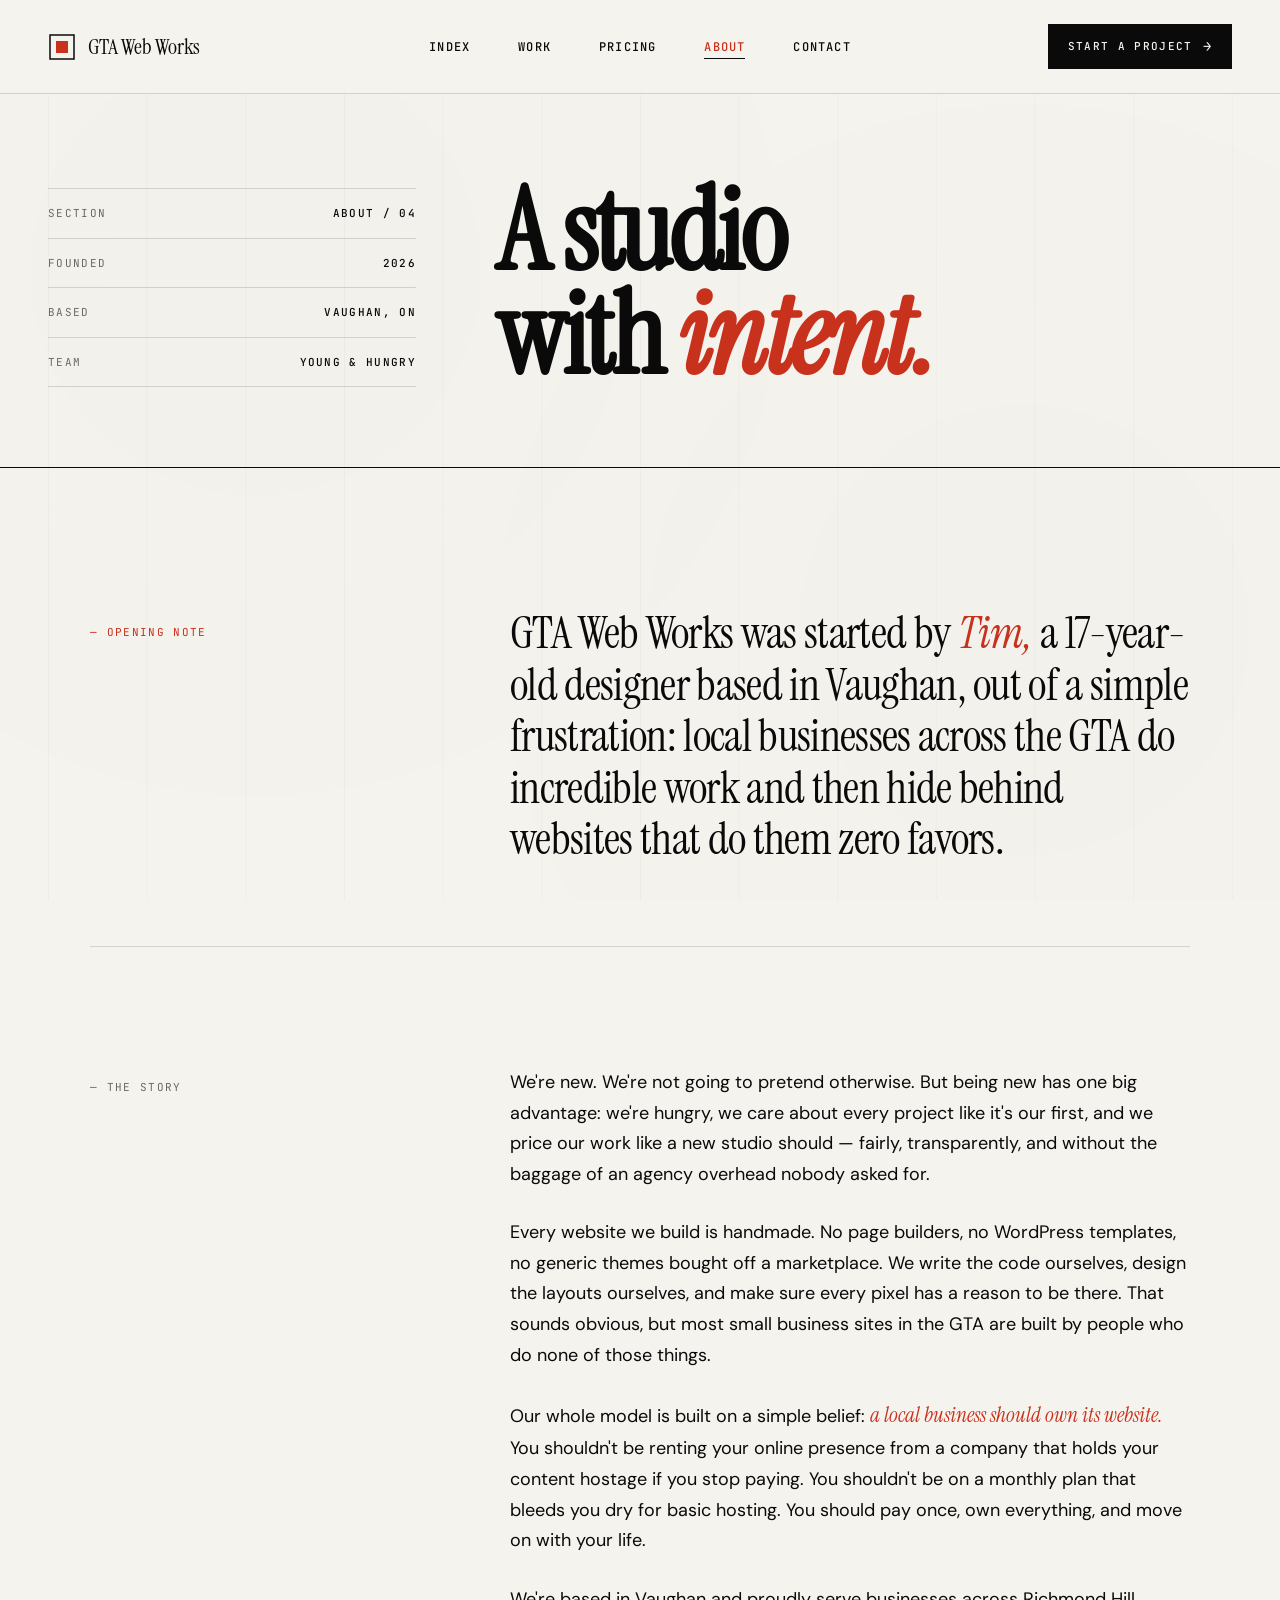
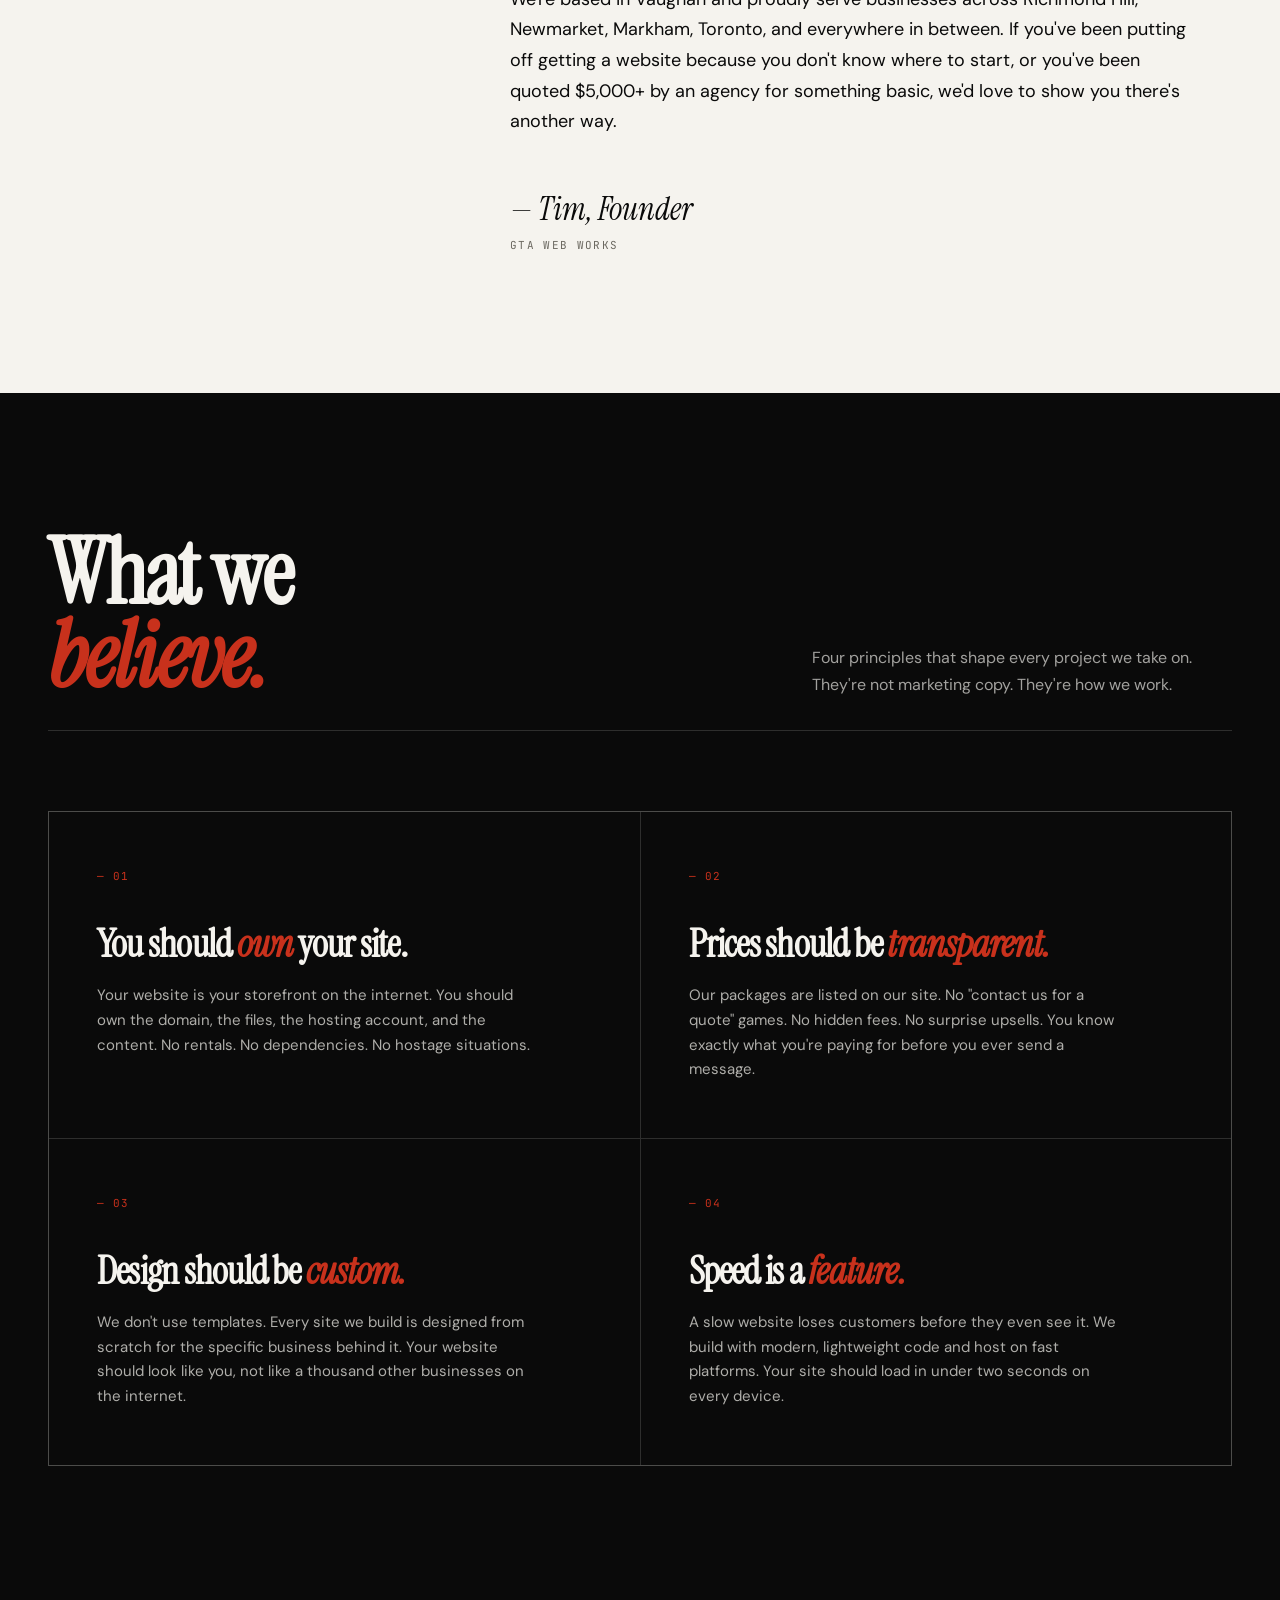
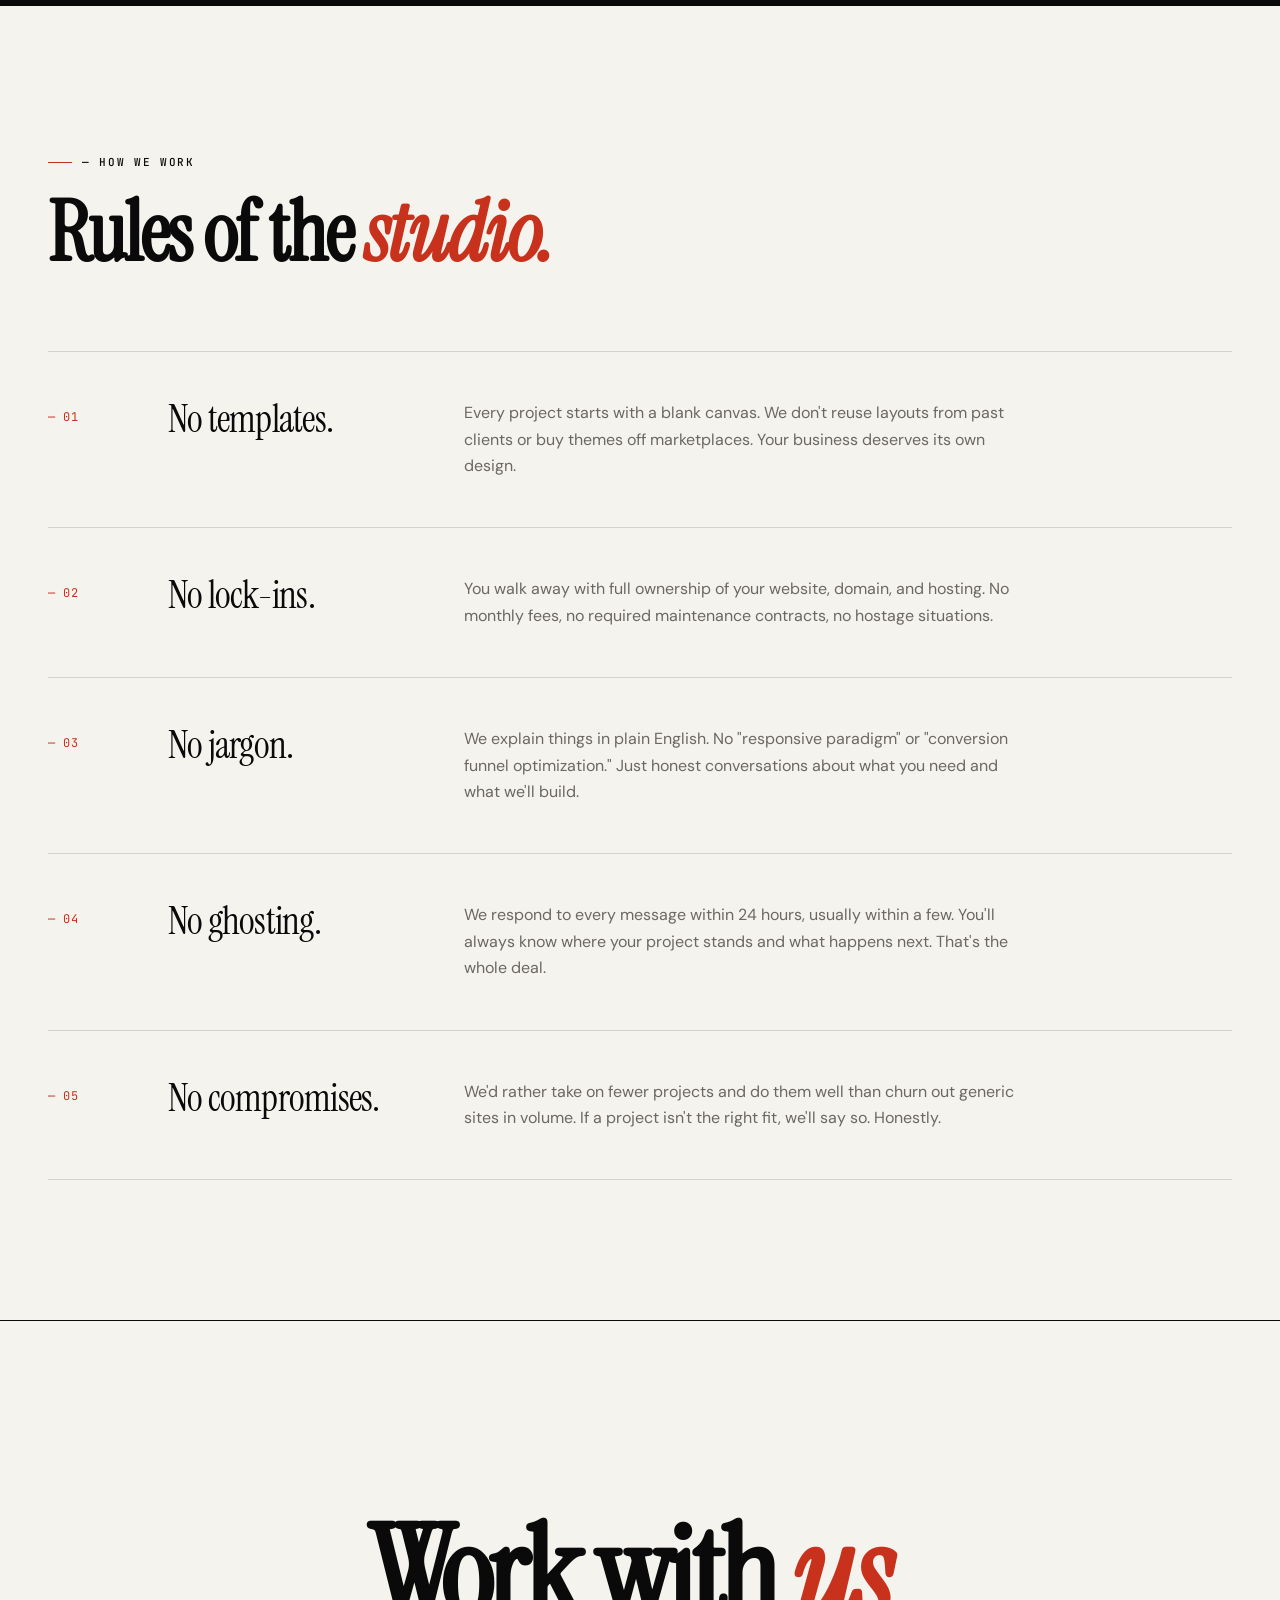
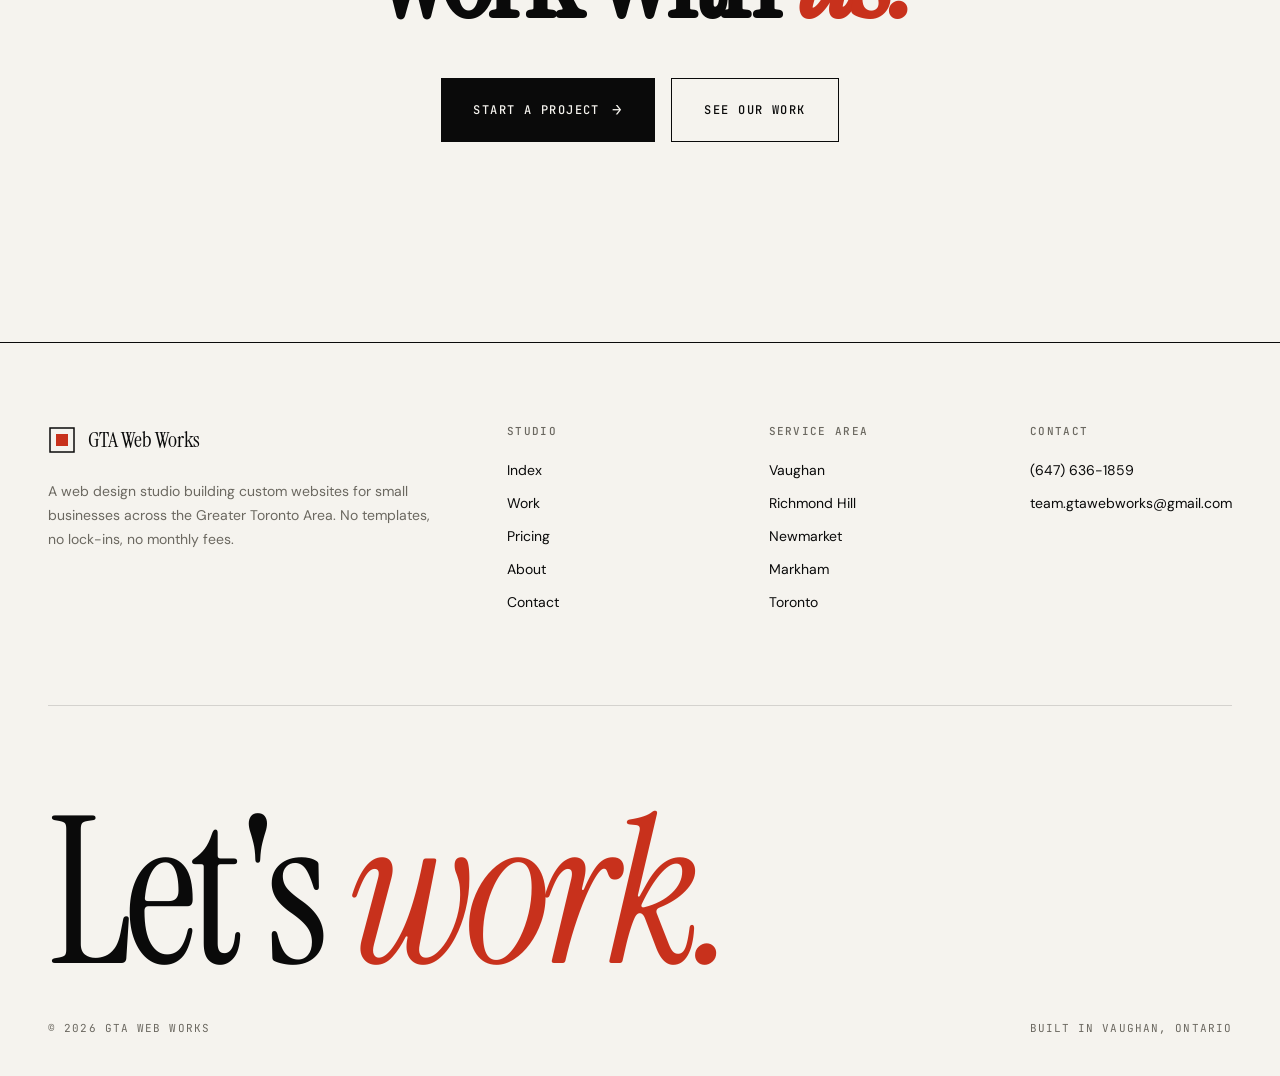
==== about.html @ cee2706c "Add files via upload" ====
<!DOCTYPE html>
<html lang="en">
<head>
<meta charset="UTF-8" />
<meta name="viewport" content="width=device-width, initial-scale=1.0" />
<title>About — GTA Web Works</title>
<meta name="description" content="A young web design studio based in Vaughan, Ontario. Building custom websites for local businesses across the Greater Toronto Area." />
<link rel="preconnect" href="https://fonts.googleapis.com">
<link rel="preconnect" href="https://fonts.gstatic.com" crossorigin>
<link href="https://fonts.googleapis.com/css2?family=Instrument+Serif:ital@0;1&family=DM+Sans:opsz,wght@9..40,300;9..40,400;9..40,500;9..40,600;9..40,700&family=JetBrains+Mono:wght@400;500&display=swap" rel="stylesheet">
<link rel="stylesheet" href="styles.css">
<style>

  .story-section {
    padding: 140px var(--gutter);
    position: relative;
  }

  .story-inner {
    max-width: 1100px;
    margin: 0 auto;
  }

  .story-intro {
    display: grid;
    grid-template-columns: 1fr 2fr;
    gap: 80px;
    margin-bottom: 120px;
    padding-bottom: 80px;
    border-bottom: 1px solid var(--rule);
  }

  .story-intro-label {
    font-family: var(--font-mono);
    font-size: 11px;
    text-transform: uppercase;
    letter-spacing: 0.12em;
    color: var(--accent);
    padding-top: 16px;
  }

  .story-intro-content {
    font-family: var(--font-display);
    font-size: clamp(28px, 3.5vw, 48px);
    line-height: 1.15;
    letter-spacing: -0.015em;
    color: var(--ink);
  }

  .story-intro-content em { color: var(--accent); }

  .story-body {
    display: grid;
    grid-template-columns: 1fr 2fr;
    gap: 80px;
  }

  .story-body-label {
    font-family: var(--font-mono);
    font-size: 11px;
    text-transform: uppercase;
    letter-spacing: 0.12em;
    color: var(--gray);
    padding-top: 12px;
    position: sticky;
    top: 140px;
    align-self: start;
  }

  .story-body-content p {
    font-size: 18px;
    line-height: 1.7;
    margin-bottom: 28px;
    color: var(--ink);
  }

  .story-body-content p em {
    font-family: var(--font-display);
    font-style: italic;
    color: var(--accent);
    font-size: 1.15em;
  }

  .story-body-content .signature {
    font-family: var(--font-display);
    font-style: italic;
    font-size: 32px;
    margin-top: 48px;
    color: var(--ink);
  }

  .story-body-content .signature-sub {
    font-family: var(--font-mono);
    font-size: 11px;
    text-transform: uppercase;
    letter-spacing: 0.12em;
    color: var(--gray);
    margin-top: 4px;
  }

  @media (max-width: 900px) {
    .story-section { padding: 80px var(--gutter-mobile); }
    .story-intro, .story-body { grid-template-columns: 1fr; gap: 32px; }
    .story-body-label { position: static; }
  }

  /* ========== VALUES ========== */
  .values {
    padding: 140px var(--gutter);
    background: var(--ink);
    color: var(--paper);
    position: relative;
    z-index: 2;
  }

  .values-inner {
    max-width: var(--container);
    margin: 0 auto;
  }

  .values-header {
    display: flex;
    justify-content: space-between;
    align-items: end;
    gap: 40px;
    flex-wrap: wrap;
    margin-bottom: 80px;
    padding-bottom: 32px;
    border-bottom: 1px solid rgba(245, 243, 238, 0.15);
  }

  .values-header h2 {
    font-family: var(--font-display);
    font-size: clamp(44px, 7vw, 104px);
    line-height: 0.92;
    letter-spacing: -0.025em;
    color: var(--paper);
  }

  .values-header h2 em { color: var(--accent); }

  .values-grid {
    display: grid;
    grid-template-columns: repeat(2, 1fr);
    gap: 1px;
    background: rgba(245, 243, 238, 0.15);
    border: 1px solid rgba(245, 243, 238, 0.15);
  }

  .value {
    background: var(--ink);
    padding: 56px 48px;
    transition: background 0.4s;
  }

  .value:hover {
    background: var(--ink-2);
  }

  .value-num {
    font-family: var(--font-mono);
    font-size: 11px;
    color: var(--accent);
    letter-spacing: 0.1em;
    margin-bottom: 40px;
    display: block;
  }

  .value h3 {
    font-family: var(--font-display);
    font-size: clamp(28px, 3vw, 44px);
    line-height: 1;
    letter-spacing: -0.02em;
    margin-bottom: 20px;
    color: var(--paper);
  }

  .value h3 em { color: var(--accent); font-style: italic; }

  .value p {
    font-size: 15px;
    line-height: 1.65;
    color: rgba(245, 243, 238, 0.7);
    max-width: 440px;
  }

  @media (max-width: 900px) {
    .values { padding: 80px var(--gutter-mobile); }
    .values-grid { grid-template-columns: 1fr; }
    .value { padding: 40px 32px; }
  }

  /* ========== PRINCIPLES STRIP ========== */
  .principles {
    padding: 140px var(--gutter);
    border-bottom: 1px solid var(--ink);
  }

  .principles-inner {
    max-width: var(--container);
    margin: 0 auto;
  }

  .principles-header {
    margin-bottom: 80px;
  }

  .principles-header h2 {
    font-family: var(--font-display);
    font-size: clamp(44px, 6.5vw, 96px);
    line-height: 0.92;
    letter-spacing: -0.025em;
    margin-top: 24px;
  }

  .principles-header h2 em { color: var(--accent); }

  .principle-row {
    display: grid;
    grid-template-columns: 80px 1fr 3fr;
    gap: 40px;
    padding: 48px 0;
    border-top: 1px solid var(--rule);
    align-items: start;
  }

  .principle-row:last-child {
    border-bottom: 1px solid var(--rule);
  }

  .principle-num {
    font-family: var(--font-mono);
    font-size: 12px;
    color: var(--accent);
    letter-spacing: 0.05em;
    padding-top: 8px;
  }

  .principle-title {
    font-family: var(--font-display);
    font-size: clamp(28px, 3vw, 44px);
    line-height: 1;
    letter-spacing: -0.02em;
  }

  .principle-title em { color: var(--accent); }

  .principle-desc {
    font-size: 16px;
    line-height: 1.65;
    color: var(--gray);
    max-width: 560px;
  }

  @media (max-width: 900px) {
    .principles { padding: 80px var(--gutter-mobile); }
    .principle-row { grid-template-columns: 1fr; gap: 16px; padding: 32px 0; }
  }

  /* ========== CTA ========== */
  .about-cta {
    padding: 200px var(--gutter);
    text-align: center;
    position: relative;
    overflow: hidden;
  }

  .about-cta h2 {
    font-family: var(--font-display);
    font-size: clamp(56px, 10vw, 180px);
    line-height: 0.85;
    letter-spacing: -0.035em;
    margin-bottom: 48px;
  }

  .about-cta h2 em { color: var(--accent); }

  @media (max-width: 768px) {
    .about-cta { padding: 100px var(--gutter-mobile); }
  }

</style>
</head>
<body>

<!-- NAV -->
<nav class="nav">
  <div class="nav-brand">
    <div class="nav-brand-mark">
      <svg viewBox="0 0 28 28" fill="none">
        <rect x="2" y="2" width="24" height="24" stroke="#0a0a0a" stroke-width="1.5"/>
        <rect x="8" y="8" width="12" height="12" fill="#c8311c"/>
      </svg>
    </div>
    <span>GTA Web Works</span>
  </div>
  <ul class="nav-links">
    <li><a href="index.html">Index</a></li>
    <li><a href="work.html">Work</a></li>
    <li><a href="pricing.html">Pricing</a></li>
    <li><a href="about.html" class="active">About</a></li>
    <li><a href="contact.html">Contact</a></li>
  </ul>
  <div class="nav-cta-wrap">
    <a href="contact.html" class="nav-cta">Start a Project</a>
  </div>
</nav>

<!-- PAGE HEADER -->
<header class="page-header">
  <div class="page-header-inner">
    <div class="page-header-meta reveal">
      <div><span>Section</span><strong>About / 04</strong></div>
      <div><span>Founded</span><strong>2026</strong></div>
      <div><span>Based</span><strong>Vaughan, ON</strong></div>
      <div><span>Team</span><strong>Young & Hungry</strong></div>
    </div>
    <h1 class="reveal reveal-delay-1">A studio<br>with <em>intent.</em></h1>
  </div>
</header>

<!-- STORY -->
<section class="story-section">
  <div class="story-inner">
    <div class="story-intro reveal">
      <div class="story-intro-label">— Opening Note</div>
      <div class="story-intro-content">
        GTA Web Works was started by <em>Tim,</em> a 17-year-old designer based in Vaughan, out of a simple frustration: local businesses across the GTA do incredible work and then hide behind websites that do them zero favors.
      </div>
    </div>

    <div class="story-body">
      <div class="story-body-label reveal">— The Story</div>
      <div class="story-body-content">
        <p class="reveal">We're new. We're not going to pretend otherwise. But being new has one big advantage: we're hungry, we care about every project like it's our first, and we price our work like a new studio should — fairly, transparently, and without the baggage of an agency overhead nobody asked for.</p>

        <p class="reveal reveal-delay-1">Every website we build is handmade. No page builders, no WordPress templates, no generic themes bought off a marketplace. We write the code ourselves, design the layouts ourselves, and make sure every pixel has a reason to be there. That sounds obvious, but most small business sites in the GTA are built by people who do none of those things.</p>

        <p class="reveal reveal-delay-2">Our whole model is built on a simple belief: <em>a local business should own its website.</em> You shouldn't be renting your online presence from a company that holds your content hostage if you stop paying. You shouldn't be on a monthly plan that bleeds you dry for basic hosting. You should pay once, own everything, and move on with your life.</p>

        <p class="reveal reveal-delay-3">We're based in Vaughan and proudly serve businesses across Richmond Hill, Newmarket, Markham, Toronto, and everywhere in between. If you've been putting off getting a website because you don't know where to start, or you've been quoted $5,000+ by an agency for something basic, we'd love to show you there's another way.</p>

        <div class="signature reveal reveal-delay-4">— Tim, Founder</div>
        <div class="signature-sub">GTA Web Works</div>
      </div>
    </div>
  </div>
</section>

<!-- VALUES -->
<section class="values">
  <div class="values-inner">
    <div class="values-header reveal">
      <h2>What we<br><em>believe.</em></h2>
      <p style="font-size: 16px; max-width: 420px; color: rgba(245, 243, 238, 0.65); line-height: 1.65;">Four principles that shape every project we take on. They're not marketing copy. They're how we work.</p>
    </div>

    <div class="values-grid">
      <div class="value reveal">
        <span class="value-num">— 01</span>
        <h3>You should <em>own</em> your site.</h3>
        <p>Your website is your storefront on the internet. You should own the domain, the files, the hosting account, and the content. No rentals. No dependencies. No hostage situations.</p>
      </div>

      <div class="value reveal reveal-delay-1">
        <span class="value-num">— 02</span>
        <h3>Prices should be <em>transparent.</em></h3>
        <p>Our packages are listed on our site. No "contact us for a quote" games. No hidden fees. No surprise upsells. You know exactly what you're paying for before you ever send a message.</p>
      </div>

      <div class="value reveal reveal-delay-2">
        <span class="value-num">— 03</span>
        <h3>Design should be <em>custom.</em></h3>
        <p>We don't use templates. Every site we build is designed from scratch for the specific business behind it. Your website should look like you, not like a thousand other businesses on the internet.</p>
      </div>

      <div class="value reveal reveal-delay-3">
        <span class="value-num">— 04</span>
        <h3>Speed is a <em>feature.</em></h3>
        <p>A slow website loses customers before they even see it. We build with modern, lightweight code and host on fast platforms. Your site should load in under two seconds on every device.</p>
      </div>
    </div>
  </div>
</section>

<!-- PRINCIPLES -->
<section class="principles">
  <div class="principles-inner">
    <div class="principles-header reveal">
      <span class="eyebrow">— How we work</span>
      <h2>Rules of the <em>studio.</em></h2>
    </div>

    <div class="principle-row reveal">
      <div class="principle-num">— 01</div>
      <div class="principle-title">No templates.</div>
      <div class="principle-desc">Every project starts with a blank canvas. We don't reuse layouts from past clients or buy themes off marketplaces. Your business deserves its own design.</div>
    </div>

    <div class="principle-row reveal">
      <div class="principle-num">— 02</div>
      <div class="principle-title">No lock-ins.</div>
      <div class="principle-desc">You walk away with full ownership of your website, domain, and hosting. No monthly fees, no required maintenance contracts, no hostage situations.</div>
    </div>

    <div class="principle-row reveal">
      <div class="principle-num">— 03</div>
      <div class="principle-title">No jargon.</div>
      <div class="principle-desc">We explain things in plain English. No "responsive paradigm" or "conversion funnel optimization." Just honest conversations about what you need and what we'll build.</div>
    </div>

    <div class="principle-row reveal">
      <div class="principle-num">— 04</div>
      <div class="principle-title">No ghosting.</div>
      <div class="principle-desc">We respond to every message within 24 hours, usually within a few. You'll always know where your project stands and what happens next. That's the whole deal.</div>
    </div>

    <div class="principle-row reveal">
      <div class="principle-num">— 05</div>
      <div class="principle-title">No compromises.</div>
      <div class="principle-desc">We'd rather take on fewer projects and do them well than churn out generic sites in volume. If a project isn't the right fit, we'll say so. Honestly.</div>
    </div>
  </div>
</section>

<!-- CTA -->
<section class="about-cta">
  <div style="max-width: var(--container); margin: 0 auto; position: relative;">
    <h2 class="reveal">Work with <em>us.</em></h2>
    <div style="display: inline-flex; gap: 16px; flex-wrap: wrap; justify-content: center;" class="reveal reveal-delay-1">
      <a href="contact.html" class="btn btn-primary">Start a Project</a>
      <a href="work.html" class="btn btn-outline">See Our Work</a>
    </div>
  </div>
</section>

<!-- FOOTER -->
<footer class="footer">
  <div class="footer-inner">
    <div class="footer-top">
      <div class="footer-brand">
        <div class="nav-brand">
          <div class="nav-brand-mark">
            <svg viewBox="0 0 28 28" fill="none">
              <rect x="2" y="2" width="24" height="24" stroke="#0a0a0a" stroke-width="1.5"/>
              <rect x="8" y="8" width="12" height="12" fill="#c8311c"/>
            </svg>
          </div>
          <span>GTA Web Works</span>
        </div>
        <p>A web design studio building custom websites for small businesses across the Greater Toronto Area. No templates, no lock-ins, no monthly fees.</p>
      </div>
      <div class="footer-col">
        <h4>Studio</h4>
        <ul>
          <li><a href="index.html">Index</a></li>
          <li><a href="work.html">Work</a></li>
          <li><a href="pricing.html">Pricing</a></li>
          <li><a href="about.html">About</a></li>
          <li><a href="contact.html">Contact</a></li>
        </ul>
      </div>
      <div class="footer-col">
        <h4>Service Area</h4>
        <ul>
          <li>Vaughan</li>
          <li>Richmond Hill</li>
          <li>Newmarket</li>
          <li>Markham</li>
          <li>Toronto</li>
        </ul>
      </div>
      <div class="footer-col">
        <h4>Contact</h4>
        <ul>
          <li><a href="tel:6476361859">(647) 636-1859</a></li>
          <li><a href="mailto:team.gtawebworks@gmail.com">team.gtawebworks@gmail.com</a></li>
        </ul>
      </div>
    </div>
    <div class="footer-big-type">Let's <span>work.</span></div>
    <div class="footer-bottom">
      <span>© 2026 GTA Web Works</span>
      <span>Built in Vaughan, Ontario</span>
    </div>
  </div>
</footer>

<script>
  const observer = new IntersectionObserver((entries) => {
    entries.forEach(entry => {
      if (entry.isIntersecting) entry.target.classList.add('visible');
    });
  }, { threshold: 0.1, rootMargin: '0px 0px -60px 0px' });
  document.querySelectorAll('.reveal').forEach(el => observer.observe(el));
</script>

</body>
</html>
---- styles.css ----
/* ================================================
   GTA WEB WORKS — SHARED STYLESHEET
   Swiss / editorial minimalism
   ================================================ */

:root {
  /* Color */
  --paper: #f5f3ee;
  --paper-2: #ebe7db;
  --paper-3: #ddd8c8;
  --ink: #0a0a0a;
  --ink-2: #1a1a1a;
  --gray: #6b6860;
  --gray-light: #a8a49a;
  --rule: rgba(10, 10, 10, 0.14);
  --rule-soft: rgba(10, 10, 10, 0.08);
  --accent: #c8311c;
  --accent-dark: #9e2414;

  /* Typography */
  --font-display: 'Instrument Serif', 'Times New Roman', serif;
  --font-body: 'DM Sans', -apple-system, sans-serif;
  --font-mono: 'JetBrains Mono', 'Courier New', monospace;

  /* Spacing */
  --container: 1440px;
  --gutter: 48px;
  --gutter-mobile: 24px;
}

* {
  margin: 0;
  padding: 0;
  box-sizing: border-box;
}

html {
  scroll-behavior: smooth;
  -webkit-font-smoothing: antialiased;
  -moz-osx-font-smoothing: grayscale;
}

body {
  font-family: var(--font-body);
  background: var(--paper);
  color: var(--ink);
  line-height: 1.5;
  font-weight: 400;
  font-size: 16px;
  overflow-x: hidden;
  position: relative;
}

/* Paper texture overlay */
body::before {
  content: '';
  position: fixed;
  inset: 0;
  pointer-events: none;
  z-index: 1;
  opacity: 0.4;
  mix-blend-mode: multiply;
  background-image:
    radial-gradient(circle at 20% 30%, rgba(10,10,10,0.015) 0%, transparent 50%),
    radial-gradient(circle at 80% 70%, rgba(10,10,10,0.015) 0%, transparent 50%);
}

/* Subtle grid overlay */
body::after {
  content: '';
  position: fixed;
  inset: 0;
  pointer-events: none;
  z-index: 1;
  background-image:
    linear-gradient(to right, var(--rule-soft) 1px, transparent 1px);
  background-size: calc((100vw - 96px) / 12) 100%;
  background-position: 48px 0;
  opacity: 0.3;
}

@media (max-width: 768px) {
  body::after { display: none; }
}

img {
  display: block;
  max-width: 100%;
  height: auto;
}

a { color: inherit; text-decoration: none; }
button { cursor: pointer; font-family: inherit; }

::selection { background: var(--accent); color: var(--paper); }

/* ============ TYPOGRAPHY ============ */

.serif { font-family: var(--font-display); }
.mono { font-family: var(--font-mono); }

.display-xxl {
  font-family: var(--font-display);
  font-size: clamp(64px, 11vw, 180px);
  line-height: 0.88;
  letter-spacing: -0.035em;
  font-weight: 400;
}

.display-xl {
  font-family: var(--font-display);
  font-size: clamp(52px, 8vw, 128px);
  line-height: 0.92;
  letter-spacing: -0.03em;
  font-weight: 400;
}

.display-lg {
  font-family: var(--font-display);
  font-size: clamp(44px, 6vw, 88px);
  line-height: 0.95;
  letter-spacing: -0.025em;
  font-weight: 400;
}

.display-md {
  font-family: var(--font-display);
  font-size: clamp(32px, 4.5vw, 64px);
  line-height: 1;
  letter-spacing: -0.02em;
  font-weight: 400;
}

.italic { font-style: italic; }

.eyebrow {
  font-family: var(--font-mono);
  font-size: 11px;
  font-weight: 500;
  text-transform: uppercase;
  letter-spacing: 0.15em;
  color: var(--ink);
  display: inline-flex;
  align-items: center;
  gap: 10px;
}

.eyebrow::before {
  content: '';
  width: 24px;
  height: 1px;
  background: var(--accent);
}

.lede {
  font-size: clamp(17px, 1.4vw, 20px);
  line-height: 1.55;
  color: var(--gray);
  font-weight: 400;
  max-width: 560px;
}

/* ============ NAV ============ */

.nav {
  position: fixed;
  top: 0;
  left: 0;
  right: 0;
  z-index: 100;
  padding: 24px var(--gutter);
  display: grid;
  grid-template-columns: 1fr auto 1fr;
  align-items: center;
  background: rgba(245, 243, 238, 0.82);
  backdrop-filter: blur(20px) saturate(1.2);
  -webkit-backdrop-filter: blur(20px) saturate(1.2);
  border-bottom: 1px solid var(--rule);
}

.nav-brand {
  display: flex;
  align-items: center;
  gap: 12px;
  font-family: var(--font-display);
  font-size: 22px;
  letter-spacing: -0.01em;
}

.nav-brand-mark {
  width: 28px;
  height: 28px;
  position: relative;
  flex-shrink: 0;
}

.nav-brand-mark svg {
  width: 100%;
  height: 100%;
}

.nav-links {
  display: flex;
  gap: 48px;
  list-style: none;
  font-family: var(--font-mono);
  font-size: 12px;
  text-transform: uppercase;
  letter-spacing: 0.1em;
  font-weight: 500;
}

.nav-links a {
  position: relative;
  padding: 8px 0;
  transition: color 0.3s;
}

.nav-links a::after {
  content: '';
  position: absolute;
  left: 0;
  right: 0;
  bottom: 4px;
  height: 1px;
  background: var(--ink);
  transform: scaleX(0);
  transform-origin: right;
  transition: transform 0.4s cubic-bezier(0.2, 0.8, 0.2, 1);
}

.nav-links a:hover::after,
.nav-links a.active::after {
  transform: scaleX(1);
  transform-origin: left;
}

.nav-links a.active {
  color: var(--accent);
}

.nav-cta-wrap {
  justify-self: end;
}

.nav-cta {
  display: inline-flex;
  align-items: center;
  gap: 10px;
  padding: 12px 20px;
  background: var(--ink);
  color: var(--paper);
  font-family: var(--font-mono);
  font-size: 11px;
  text-transform: uppercase;
  letter-spacing: 0.12em;
  font-weight: 500;
  transition: all 0.3s;
}

.nav-cta:hover {
  background: var(--accent);
}

.nav-cta::after {
  content: '→';
  font-size: 14px;
}

@media (max-width: 900px) {
  .nav { padding: 20px var(--gutter-mobile); grid-template-columns: 1fr auto; }
  .nav-links { display: none; }
}

/* ============ LAYOUT ============ */

.container {
  max-width: var(--container);
  margin: 0 auto;
  padding: 0 var(--gutter);
  position: relative;
  z-index: 2;
}

@media (max-width: 768px) {
  .container { padding: 0 var(--gutter-mobile); }
}

section {
  position: relative;
  z-index: 2;
}

.rule {
  height: 1px;
  background: var(--ink);
  width: 100%;
}

.rule-soft {
  height: 1px;
  background: var(--rule);
  width: 100%;
}

/* ============ BUTTONS ============ */

.btn {
  display: inline-flex;
  align-items: center;
  gap: 12px;
  padding: 20px 32px;
  font-family: var(--font-mono);
  font-size: 12px;
  text-transform: uppercase;
  letter-spacing: 0.12em;
  font-weight: 500;
  transition: all 0.35s cubic-bezier(0.2, 0.8, 0.2, 1);
  border: none;
  cursor: pointer;
}

.btn-primary {
  background: var(--ink);
  color: var(--paper);
}

.btn-primary:hover {
  background: var(--accent);
  transform: translateY(-2px);
}

.btn-primary::after {
  content: '→';
  font-size: 16px;
  transition: transform 0.3s;
}

.btn-primary:hover::after {
  transform: translateX(4px);
}

.btn-outline {
  background: transparent;
  color: var(--ink);
  border: 1px solid var(--ink);
}

.btn-outline:hover {
  background: var(--ink);
  color: var(--paper);
}

.btn-text {
  display: inline-flex;
  align-items: center;
  gap: 10px;
  font-family: var(--font-mono);
  font-size: 12px;
  text-transform: uppercase;
  letter-spacing: 0.12em;
  font-weight: 500;
  padding: 8px 0;
  border-bottom: 1px solid var(--ink);
  transition: all 0.3s;
}

.btn-text:hover {
  color: var(--accent);
  border-color: var(--accent);
}

.btn-text::after {
  content: '↗';
  font-size: 14px;
  transition: transform 0.3s;
}

.btn-text:hover::after {
  transform: translate(2px, -2px);
}

/* ============ MARQUEE ============ */

.marquee {
  overflow: hidden;
  border-top: 1px solid var(--ink);
  border-bottom: 1px solid var(--ink);
  padding: 32px 0;
  background: var(--paper);
  position: relative;
  z-index: 2;
}

.marquee-track {
  display: flex;
  gap: 64px;
  width: max-content;
  animation: scroll 50s linear infinite;
}

.marquee-item {
  font-family: var(--font-display);
  font-size: clamp(32px, 4vw, 56px);
  font-style: italic;
  white-space: nowrap;
  display: flex;
  align-items: center;
  gap: 64px;
  letter-spacing: -0.01em;
}

.marquee-item::after {
  content: '✦';
  color: var(--accent);
  font-style: normal;
  font-size: 0.6em;
}

@keyframes scroll {
  0% { transform: translateX(0); }
  100% { transform: translateX(-50%); }
}

/* ============ FOOTER ============ */

.footer {
  border-top: 1px solid var(--ink);
  padding: 80px var(--gutter) 40px;
  background: var(--paper);
  position: relative;
  z-index: 2;
}

.footer-inner {
  max-width: var(--container);
  margin: 0 auto;
}

.footer-top {
  display: grid;
  grid-template-columns: 2fr 1fr 1fr 1fr;
  gap: 64px;
  padding-bottom: 80px;
  border-bottom: 1px solid var(--rule);
  margin-bottom: 40px;
}

.footer-brand {
  max-width: 420px;
}

.footer-brand .nav-brand {
  margin-bottom: 24px;
}

.footer-brand p {
  font-size: 14px;
  color: var(--gray);
  line-height: 1.7;
}

.footer-col h4 {
  font-family: var(--font-mono);
  font-size: 11px;
  text-transform: uppercase;
  letter-spacing: 0.12em;
  margin-bottom: 20px;
  color: var(--gray);
  font-weight: 500;
}

.footer-col ul {
  list-style: none;
}

.footer-col li {
  margin-bottom: 12px;
  font-size: 14px;
}

.footer-col a {
  color: var(--ink);
  transition: color 0.3s;
  border-bottom: 1px solid transparent;
}

.footer-col a:hover {
  color: var(--accent);
  border-bottom-color: var(--accent);
}

.footer-bottom {
  display: flex;
  justify-content: space-between;
  align-items: center;
  font-family: var(--font-mono);
  font-size: 11px;
  color: var(--gray);
  text-transform: uppercase;
  letter-spacing: 0.1em;
}

.footer-big-type {
  padding: 60px 0 40px;
  font-family: var(--font-display);
  font-size: clamp(80px, 16vw, 240px);
  line-height: 0.85;
  letter-spacing: -0.04em;
  color: var(--ink);
  white-space: nowrap;
  overflow: hidden;
}

.footer-big-type span {
  font-style: italic;
  color: var(--accent);
}

@media (max-width: 900px) {
  .footer { padding: 60px var(--gutter-mobile) 32px; }
  .footer-top { grid-template-columns: 1fr 1fr; gap: 40px; }
  .footer-bottom { flex-direction: column; gap: 16px; text-align: center; }
}

/* ============ REVEAL ANIMATIONS ============ */

.reveal {
  opacity: 0;
  transform: translateY(24px);
  transition: opacity 1.1s cubic-bezier(0.2, 0.8, 0.2, 1), transform 1.1s cubic-bezier(0.2, 0.8, 0.2, 1);
}

.reveal.visible {
  opacity: 1;
  transform: translateY(0);
}

.reveal-delay-1 { transition-delay: 0.1s; }
.reveal-delay-2 { transition-delay: 0.2s; }
.reveal-delay-3 { transition-delay: 0.3s; }
.reveal-delay-4 { transition-delay: 0.4s; }

/* ============ PAGE HEADER ============ */

.page-header {
  padding: 180px var(--gutter) 80px;
  border-bottom: 1px solid var(--ink);
  position: relative;
  z-index: 2;
}

.page-header-inner {
  max-width: var(--container);
  margin: 0 auto;
  display: grid;
  grid-template-columns: 1fr 2fr;
  gap: 80px;
  align-items: end;
}

.page-header h1 {
  font-family: var(--font-display);
  font-size: clamp(56px, 9vw, 140px);
  line-height: 0.9;
  letter-spacing: -0.03em;
}

.page-header h1 em {
  color: var(--accent);
}

.page-header-meta {
  font-family: var(--font-mono);
  font-size: 11px;
  text-transform: uppercase;
  letter-spacing: 0.12em;
  color: var(--gray);
}

.page-header-meta > div {
  padding: 16px 0;
  border-top: 1px solid var(--rule);
  display: flex;
  justify-content: space-between;
  gap: 20px;
}

.page-header-meta > div:last-child {
  border-bottom: 1px solid var(--rule);
}

.page-header-meta strong {
  color: var(--ink);
  font-weight: 500;
}

@media (max-width: 900px) {
  .page-header { padding: 140px var(--gutter-mobile) 60px; }
  .page-header-inner { grid-template-columns: 1fr; gap: 48px; }
}
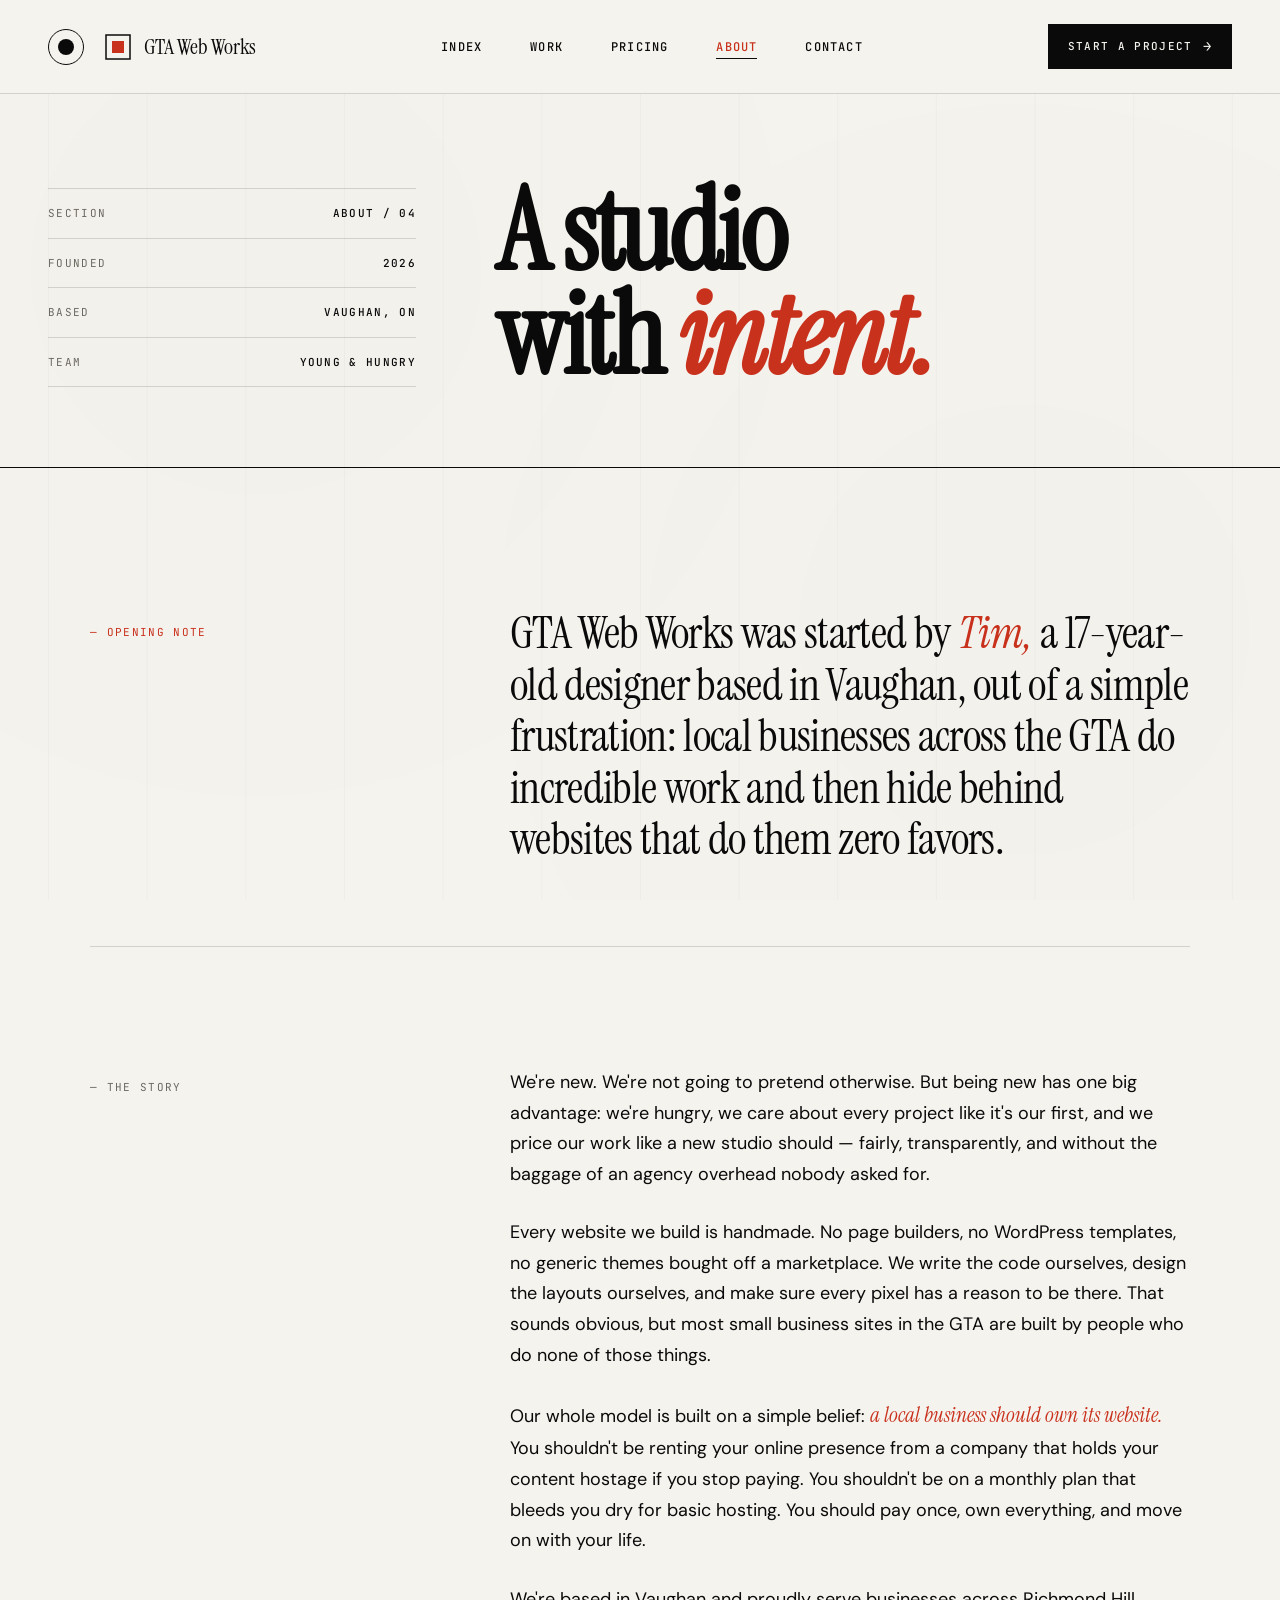
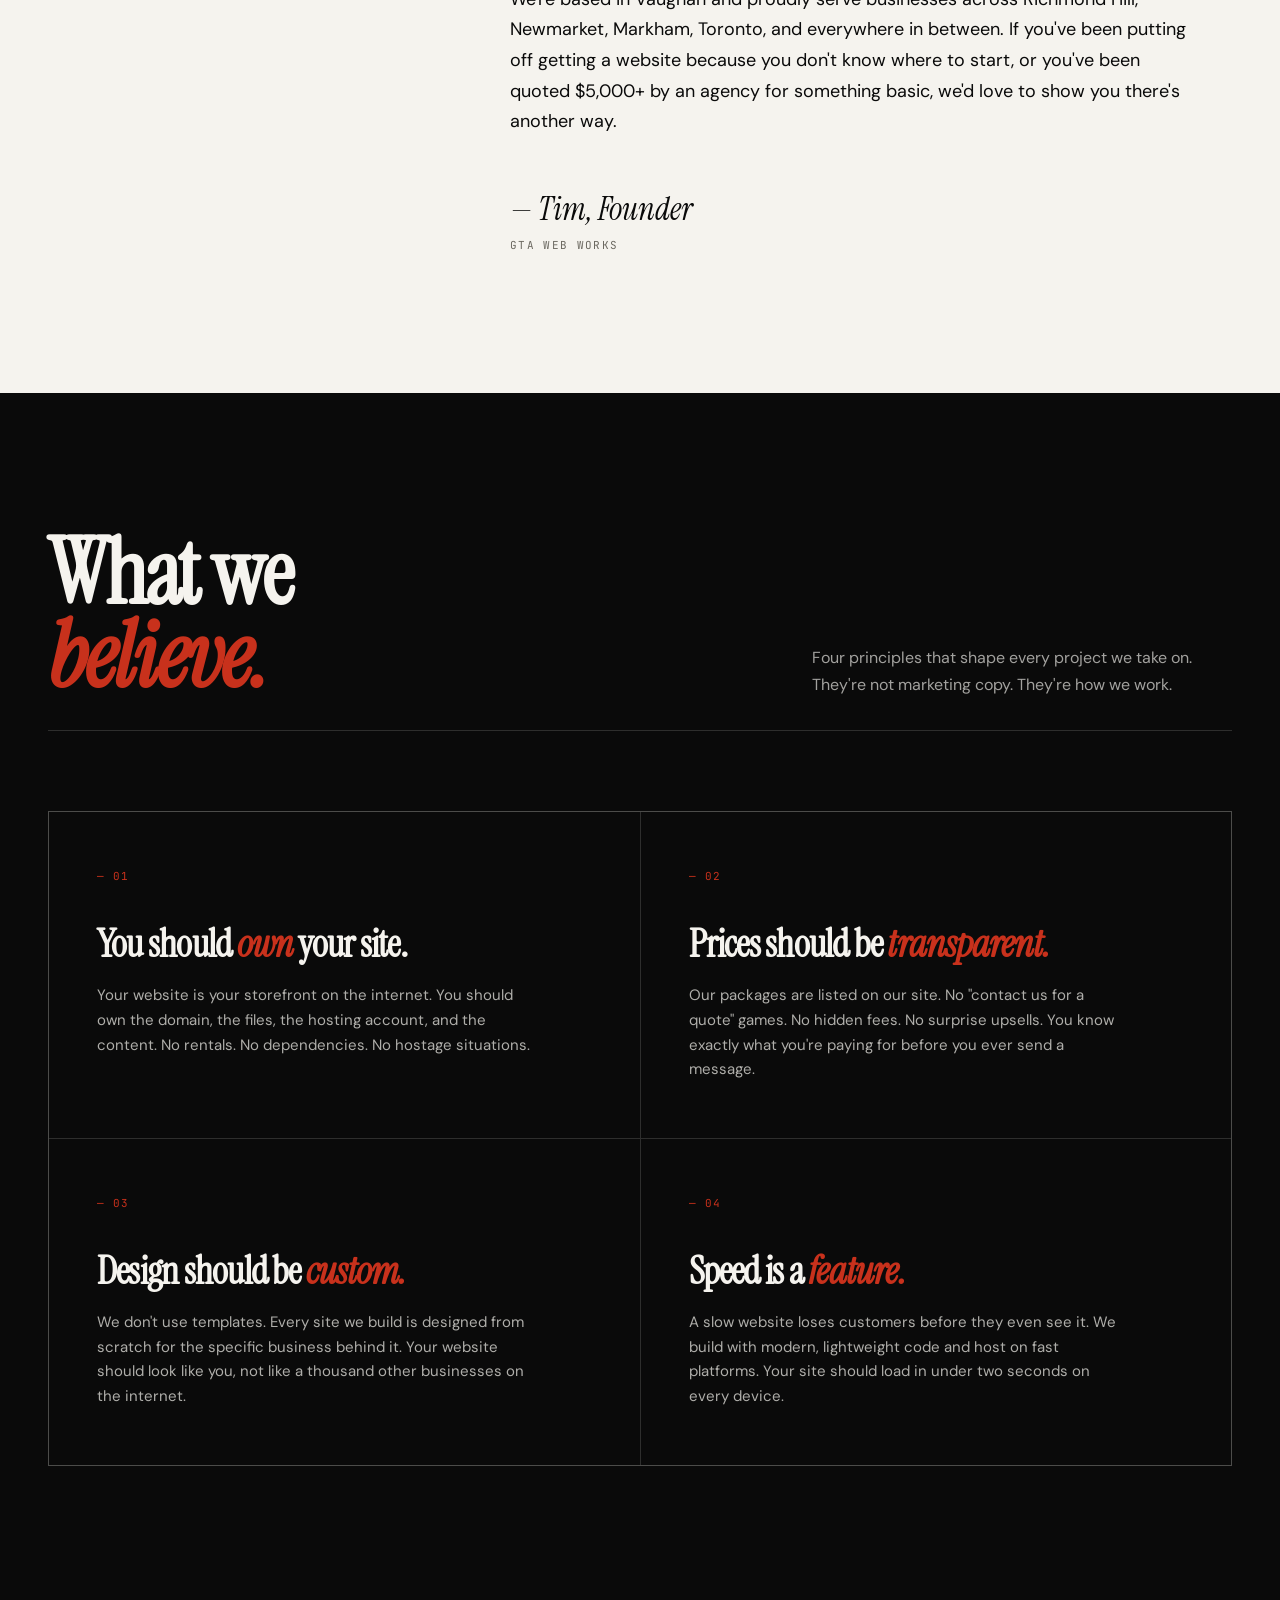
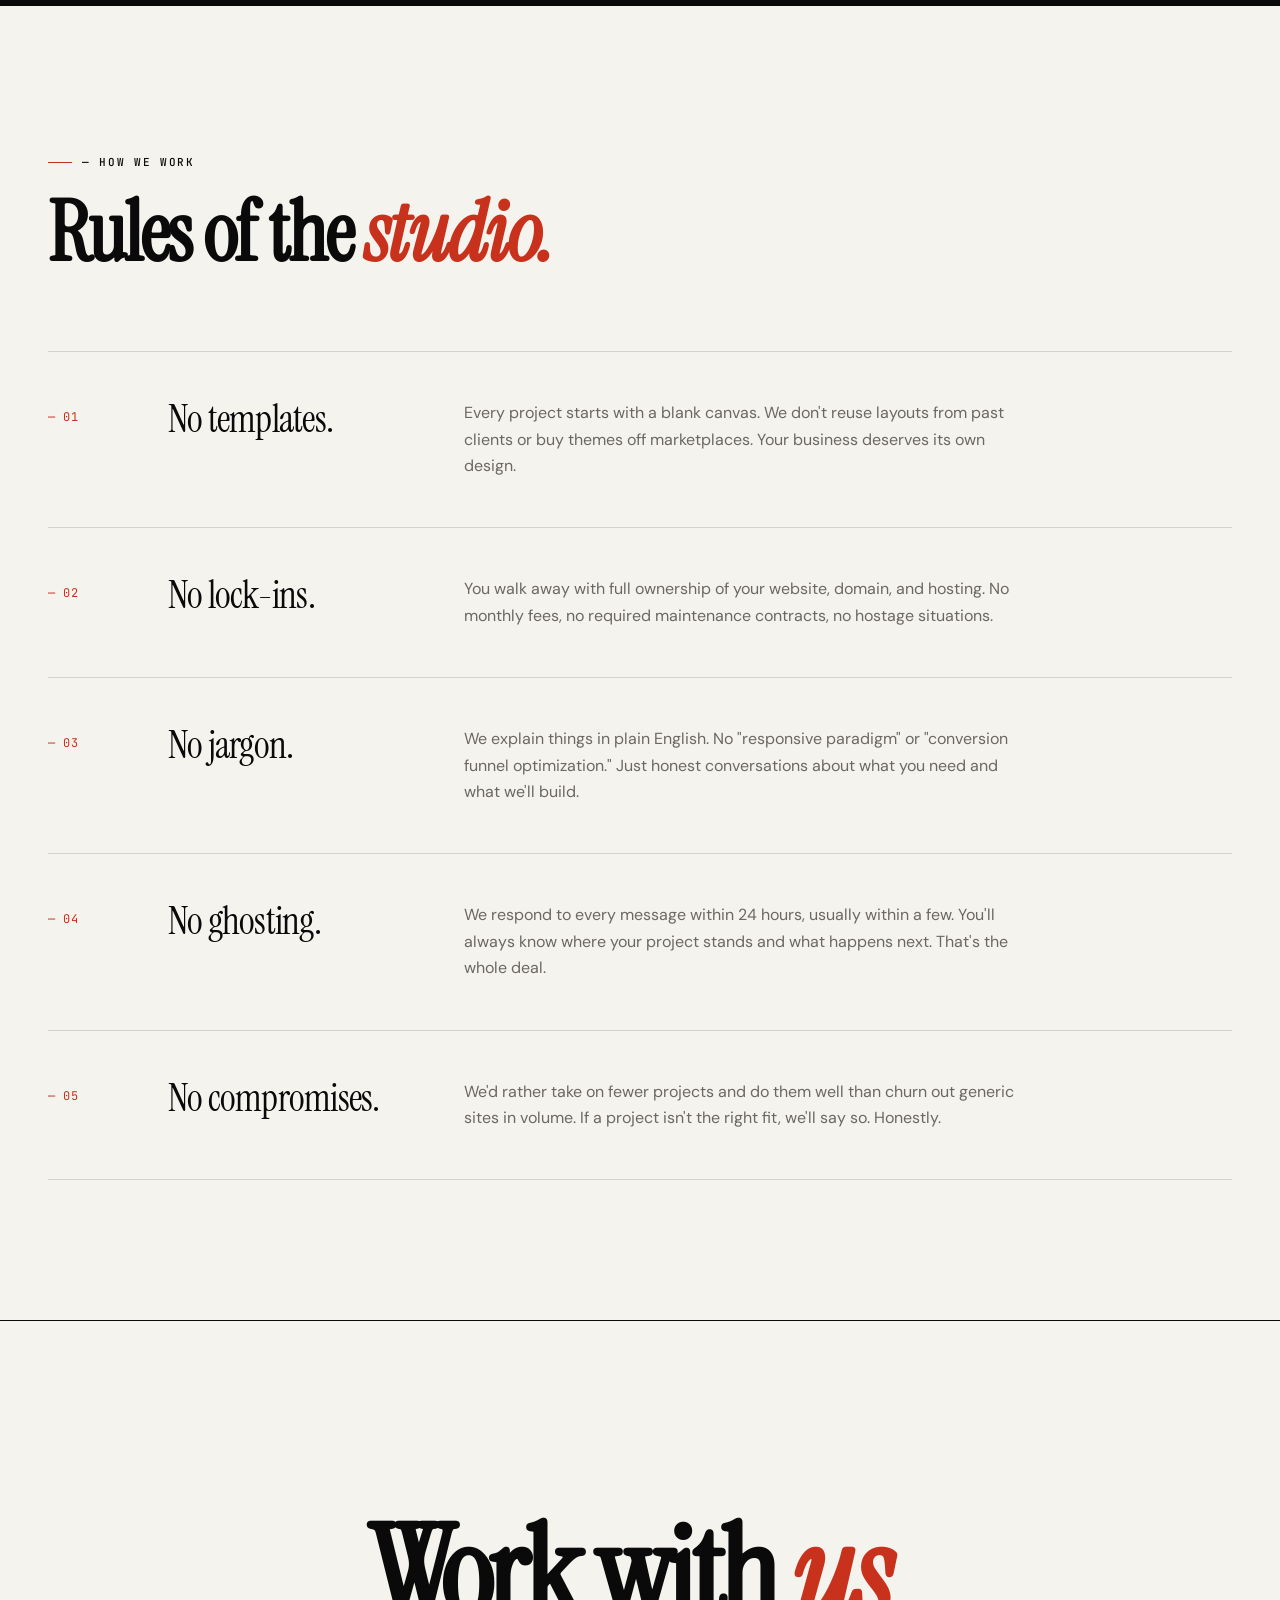
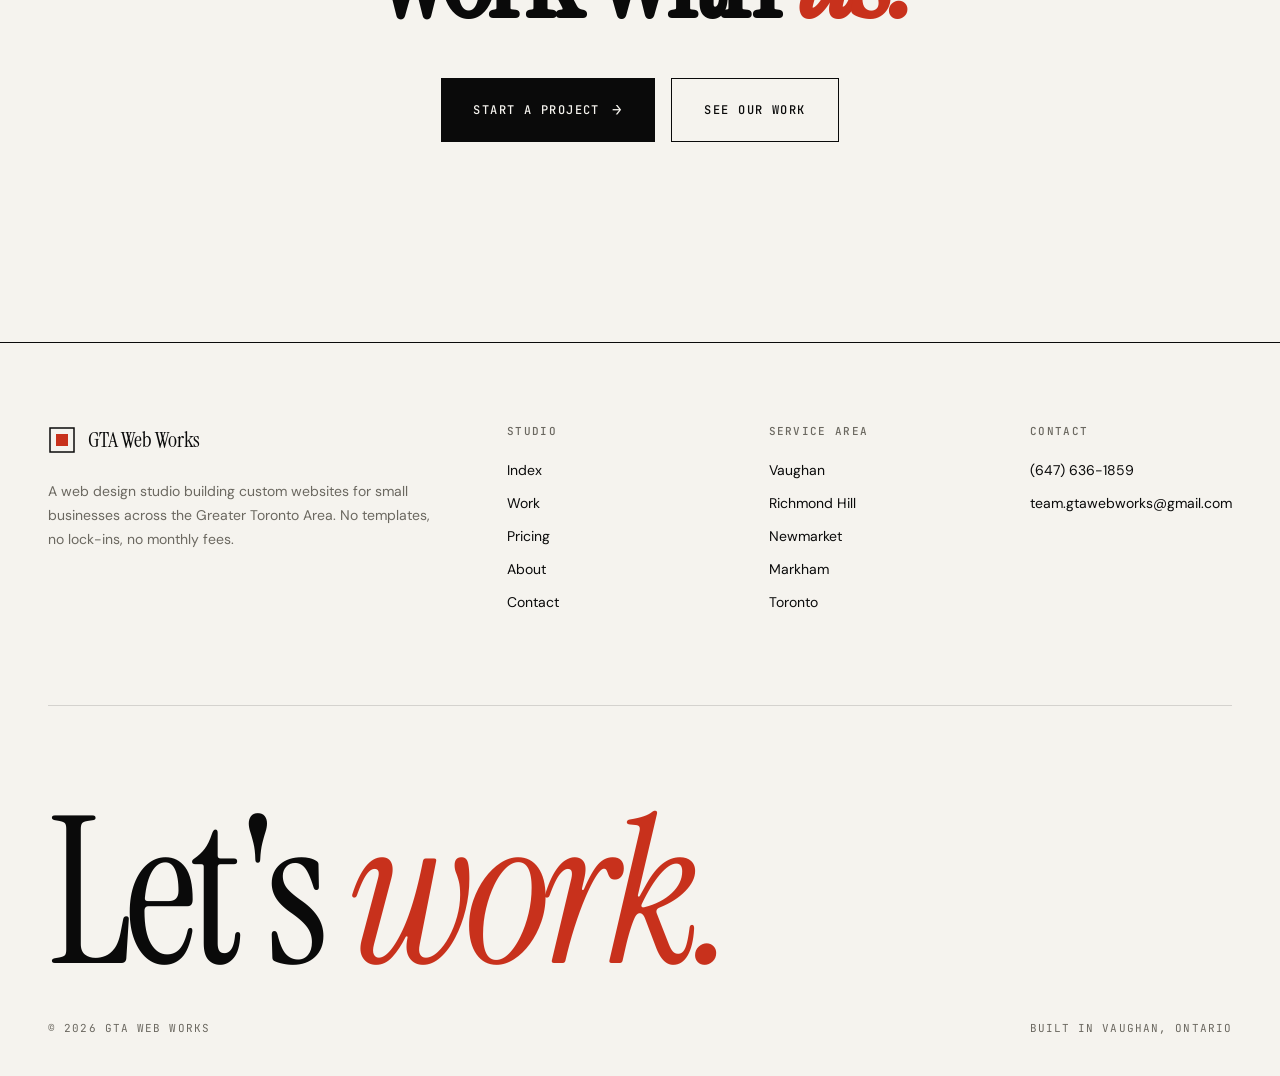
==== commit 7b1cf233: "Add files via upload" ====
--- a/about.html
+++ b/about.html
@@ -285,22 +285,29 @@
 
 <!-- NAV -->
 <nav class="nav">
-  <div class="nav-brand">
-    <div class="nav-brand-mark">
-      <svg viewBox="0 0 28 28" fill="none">
-        <rect x="2" y="2" width="24" height="24" stroke="#0a0a0a" stroke-width="1.5"/>
-        <rect x="8" y="8" width="12" height="12" fill="#c8311c"/>
-      </svg>
-    </div>
-    <span>GTA Web Works</span>
-  </div>
-  <ul class="nav-links">
+  <div class="nav-left">
+    <button class="theme-toggle" id="themeToggle" aria-label="Toggle dark mode">
+      <span class="theme-toggle-inner"></span>
+    </button>
+    <div class="nav-brand">
+      <div class="nav-brand-mark">
+        <svg viewBox="0 0 28 28" fill="none">
+          <rect x="2" y="2" width="24" height="24" stroke="currentColor" stroke-width="1.5"/>
+          <rect x="8" y="8" width="12" height="12" fill="#c8311c"/>
+        </svg>
+      </div>
+      <span>GTA Web Works</span>
+    </div>
+  </div>
+  <div class="nav-center">
+    <ul class="nav-links">
     <li><a href="index.html">Index</a></li>
     <li><a href="work.html">Work</a></li>
     <li><a href="pricing.html">Pricing</a></li>
     <li><a href="about.html" class="active">About</a></li>
     <li><a href="contact.html">Contact</a></li>
   </ul>
+  </div>
   <div class="nav-cta-wrap">
     <a href="contact.html" class="nav-cta">Start a Project</a>
   </div>
@@ -442,7 +449,7 @@
         <div class="nav-brand">
           <div class="nav-brand-mark">
             <svg viewBox="0 0 28 28" fill="none">
-              <rect x="2" y="2" width="24" height="24" stroke="#0a0a0a" stroke-width="1.5"/>
+              <rect x="2" y="2" width="24" height="24" stroke="currentColor" stroke-width="1.5"/>
               <rect x="8" y="8" width="12" height="12" fill="#c8311c"/>
             </svg>
           </div>
--- a/styles.css
+++ b/styles.css
@@ -4,7 +4,7 @@
    ================================================ */
 
 :root {
-  /* Color */
+  /* Color — LIGHT MODE (default) */
   --paper: #f5f3ee;
   --paper-2: #ebe7db;
   --paper-3: #ddd8c8;
@@ -16,6 +16,7 @@
   --rule-soft: rgba(10, 10, 10, 0.08);
   --accent: #c8311c;
   --accent-dark: #9e2414;
+  --nav-bg: rgba(245, 243, 238, 0.82);
 
   /* Typography */
   --font-display: 'Instrument Serif', 'Times New Roman', serif;
@@ -26,6 +27,42 @@
   --container: 1440px;
   --gutter: 48px;
   --gutter-mobile: 24px;
+}
+
+/* DARK MODE — applied when html[data-theme="dark"] */
+html[data-theme="dark"] {
+  --paper: #0e0d0b;
+  --paper-2: #181714;
+  --paper-3: #22201b;
+  --ink: #f5f3ee;
+  --ink-2: #ebe7db;
+  --gray: #8a867c;
+  --gray-light: #55524a;
+  --rule: rgba(245, 243, 238, 0.14);
+  --rule-soft: rgba(245, 243, 238, 0.08);
+  --accent: #e8573e;
+  --accent-dark: #c8311c;
+  --nav-bg: rgba(14, 13, 11, 0.82);
+}
+
+/* Smooth theme transitions */
+html {
+  transition: background-color 0.4s ease;
+}
+
+body,
+.nav,
+.footer,
+.services,
+.testimonials,
+.comparison,
+.big-price-card,
+.price-card,
+.work-card-visual,
+.service-row,
+.contact-form-wrap,
+.page-header {
+  transition: background-color 0.4s ease, color 0.4s ease, border-color 0.4s ease;
 }
 
 * {
@@ -170,12 +207,77 @@
   z-index: 100;
   padding: 24px var(--gutter);
   display: grid;
-  grid-template-columns: 1fr auto 1fr;
-  align-items: center;
-  background: rgba(245, 243, 238, 0.82);
+  grid-template-columns: auto 1fr auto;
+  gap: 20px;
+  align-items: center;
+  background: var(--nav-bg);
   backdrop-filter: blur(20px) saturate(1.2);
   -webkit-backdrop-filter: blur(20px) saturate(1.2);
   border-bottom: 1px solid var(--rule);
+}
+
+.nav-left {
+  display: flex;
+  align-items: center;
+  gap: 20px;
+}
+
+.nav-center {
+  display: flex;
+  justify-content: center;
+}
+
+/* Theme toggle button */
+.theme-toggle {
+  width: 36px;
+  height: 36px;
+  border-radius: 50%;
+  border: 1px solid var(--ink);
+  background: transparent;
+  cursor: pointer;
+  position: relative;
+  padding: 0;
+  display: flex;
+  align-items: center;
+  justify-content: center;
+  transition: all 0.4s cubic-bezier(0.2, 0.8, 0.2, 1);
+  flex-shrink: 0;
+}
+
+.theme-toggle:hover {
+  border-color: var(--accent);
+  transform: scale(1.08);
+}
+
+.theme-toggle-inner {
+  width: 16px;
+  height: 16px;
+  border-radius: 50%;
+  background: var(--ink);
+  position: relative;
+  overflow: hidden;
+  transition: all 0.5s cubic-bezier(0.2, 0.8, 0.2, 1);
+}
+
+/* Dark mode: inner circle has a cutout to look like a moon */
+html[data-theme="dark"] .theme-toggle-inner::before {
+  content: '';
+  position: absolute;
+  top: -2px;
+  right: -2px;
+  width: 12px;
+  height: 12px;
+  border-radius: 50%;
+  background: var(--paper);
+  transition: all 0.5s cubic-bezier(0.2, 0.8, 0.2, 1);
+}
+
+.theme-toggle:hover .theme-toggle-inner {
+  background: var(--accent);
+}
+
+html[data-theme="dark"] .theme-toggle:hover .theme-toggle-inner::before {
+  background: var(--paper-2);
 }
 
 .nav-brand {
@@ -268,8 +370,9 @@
 }
 
 @media (max-width: 900px) {
-  .nav { padding: 20px var(--gutter-mobile); grid-template-columns: 1fr auto; }
+  .nav { padding: 20px var(--gutter-mobile); grid-template-columns: auto 1fr auto; }
   .nav-links { display: none; }
+  .nav-center { display: none; }
 }
 
 /* ============ LAYOUT ============ */
@@ -599,3 +702,113 @@
   .page-header { padding: 140px var(--gutter-mobile) 60px; }
   .page-header-inner { grid-template-columns: 1fr; gap: 48px; }
 }
+
+/* ============ DARK MODE OVERRIDES ============ */
+/* Sections that were "dark contrast" in light mode should stay visually
+   dark in dark mode too — but using an elevated dark tone, not paper. */
+
+html[data-theme="dark"] .process,
+html[data-theme="dark"] .values,
+html[data-theme="dark"] .expect,
+html[data-theme="dark"] .testimonials {
+  background: #1a1814;
+  color: #f5f3ee;
+}
+
+html[data-theme="dark"] .process-step,
+html[data-theme="dark"] .value,
+html[data-theme="dark"] .expect-step {
+  background: #1a1814;
+}
+
+html[data-theme="dark"] .process-step:hover,
+html[data-theme="dark"] .value:hover,
+html[data-theme="dark"] .expect-step:hover {
+  background: #222019;
+}
+
+html[data-theme="dark"] .process-title,
+html[data-theme="dark"] .values-header h2,
+html[data-theme="dark"] .expect-header h2,
+html[data-theme="dark"] .testimonials h2,
+html[data-theme="dark"] .process-step h3,
+html[data-theme="dark"] .value h3,
+html[data-theme="dark"] .expect-step h3 {
+  color: #f5f3ee;
+}
+
+/* Featured pricing card — keep it as the dark standout */
+html[data-theme="dark"] .big-price-card.featured,
+html[data-theme="dark"] .price-card.featured {
+  background: #1a1814;
+  color: #f5f3ee;
+  border-color: #2a2620;
+}
+
+html[data-theme="dark"] .big-price-card.featured:hover,
+html[data-theme="dark"] .price-card.featured:hover {
+  background: #222019;
+}
+
+html[data-theme="dark"] .big-price-card.featured .big-price-name,
+html[data-theme="dark"] .price-card.featured .big-price-name {
+  color: #f5f3ee;
+}
+
+/* Buttons — primary button stays dark */
+html[data-theme="dark"] .btn-primary {
+  background: #f5f3ee;
+  color: #0a0a0a;
+}
+
+html[data-theme="dark"] .btn-primary:hover {
+  background: var(--accent);
+  color: #f5f3ee;
+}
+
+html[data-theme="dark"] .nav-cta {
+  background: #f5f3ee;
+  color: #0a0a0a;
+}
+
+html[data-theme="dark"] .nav-cta:hover {
+  background: var(--accent);
+  color: #f5f3ee;
+}
+
+html[data-theme="dark"] .form-submit {
+  background: #f5f3ee;
+  color: #0a0a0a;
+}
+
+html[data-theme="dark"] .form-submit:hover {
+  background: var(--accent);
+  color: #f5f3ee;
+}
+
+/* Good Guys showcase — always dark, stays dark */
+html[data-theme="dark"] .case-showcase-dark {
+  background: #0a0908;
+  border-color: #2a2620;
+}
+
+/* Work card type (Good Guys preview on homepage) */
+html[data-theme="dark"] .work-card-type {
+  background: #0a0908;
+  border-color: #2a2620;
+}
+
+/* Big type in footer */
+html[data-theme="dark"] .footer-big-type {
+  color: var(--ink);
+}
+
+/* Paper texture overlay — soften it in dark mode */
+html[data-theme="dark"] body::before {
+  opacity: 0.15;
+}
+
+/* Grid overlay — barely visible in dark */
+html[data-theme="dark"] body::after {
+  opacity: 0.1;
+}
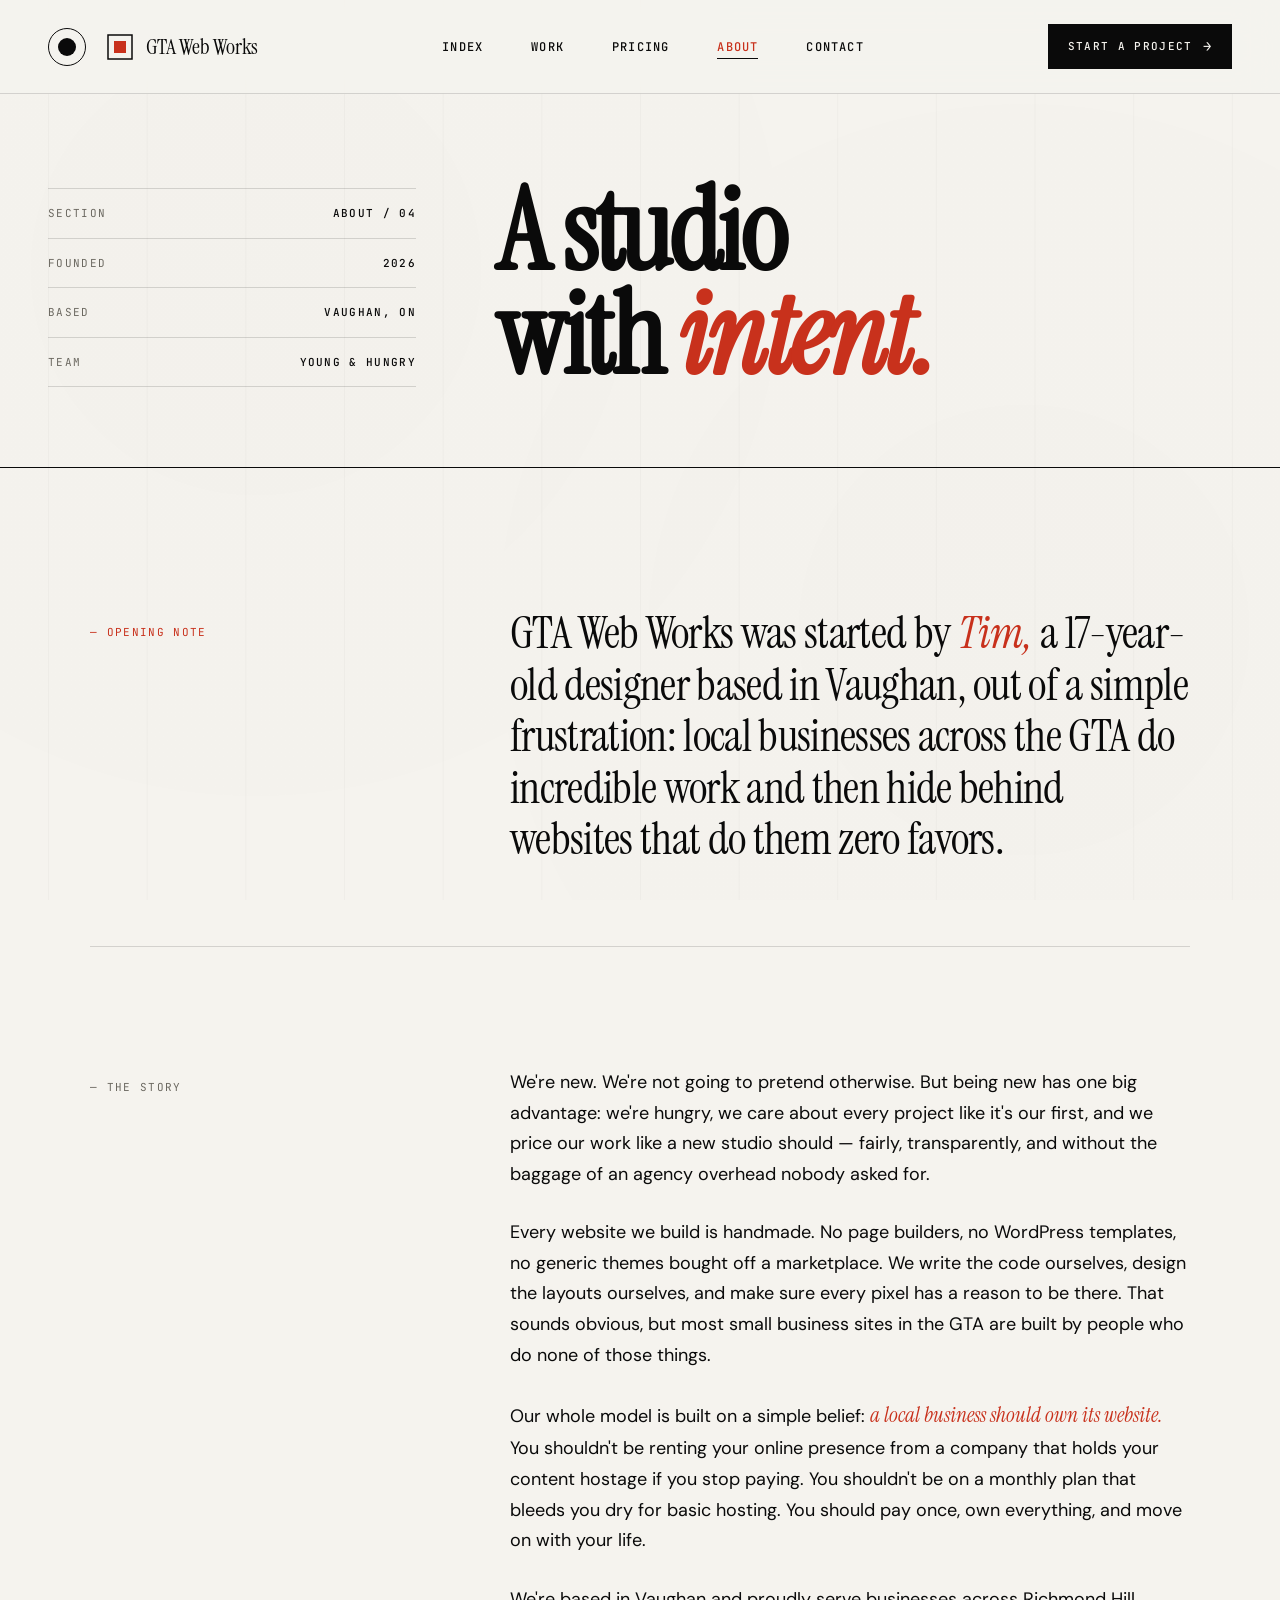
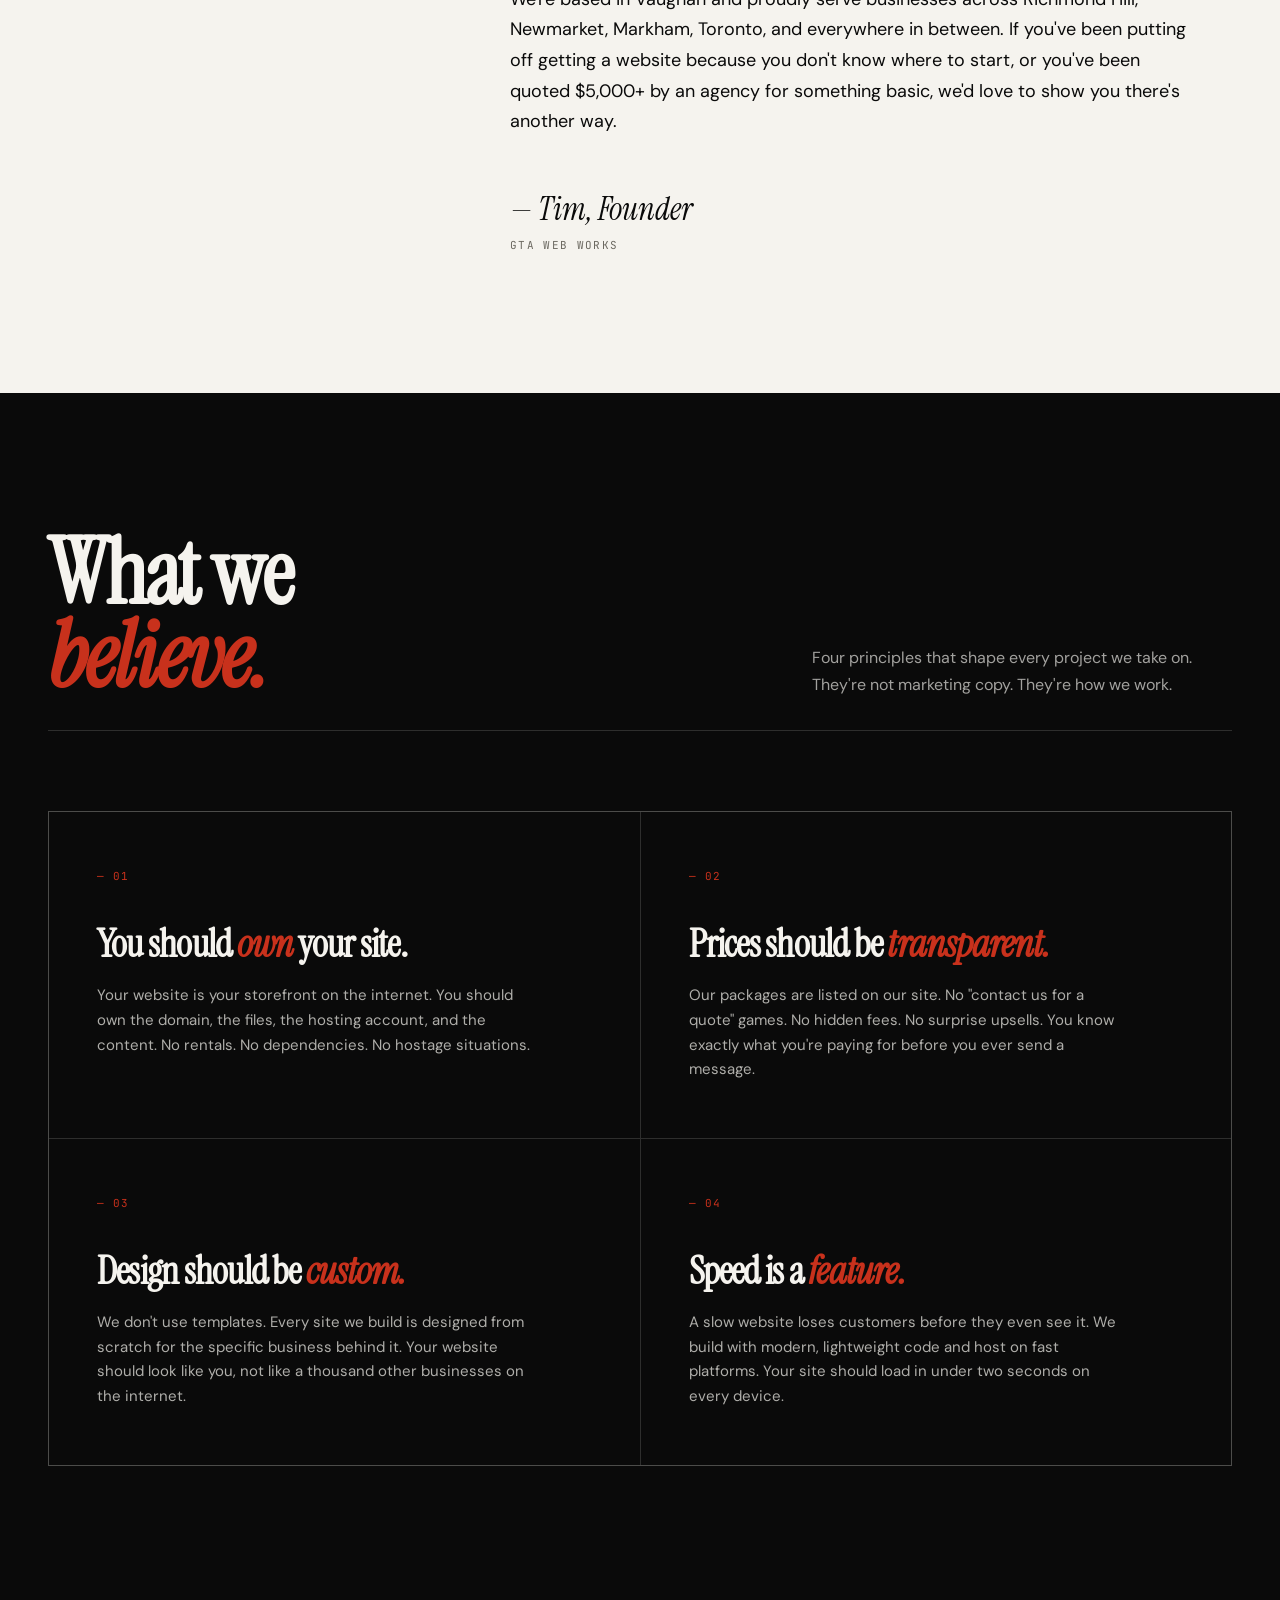
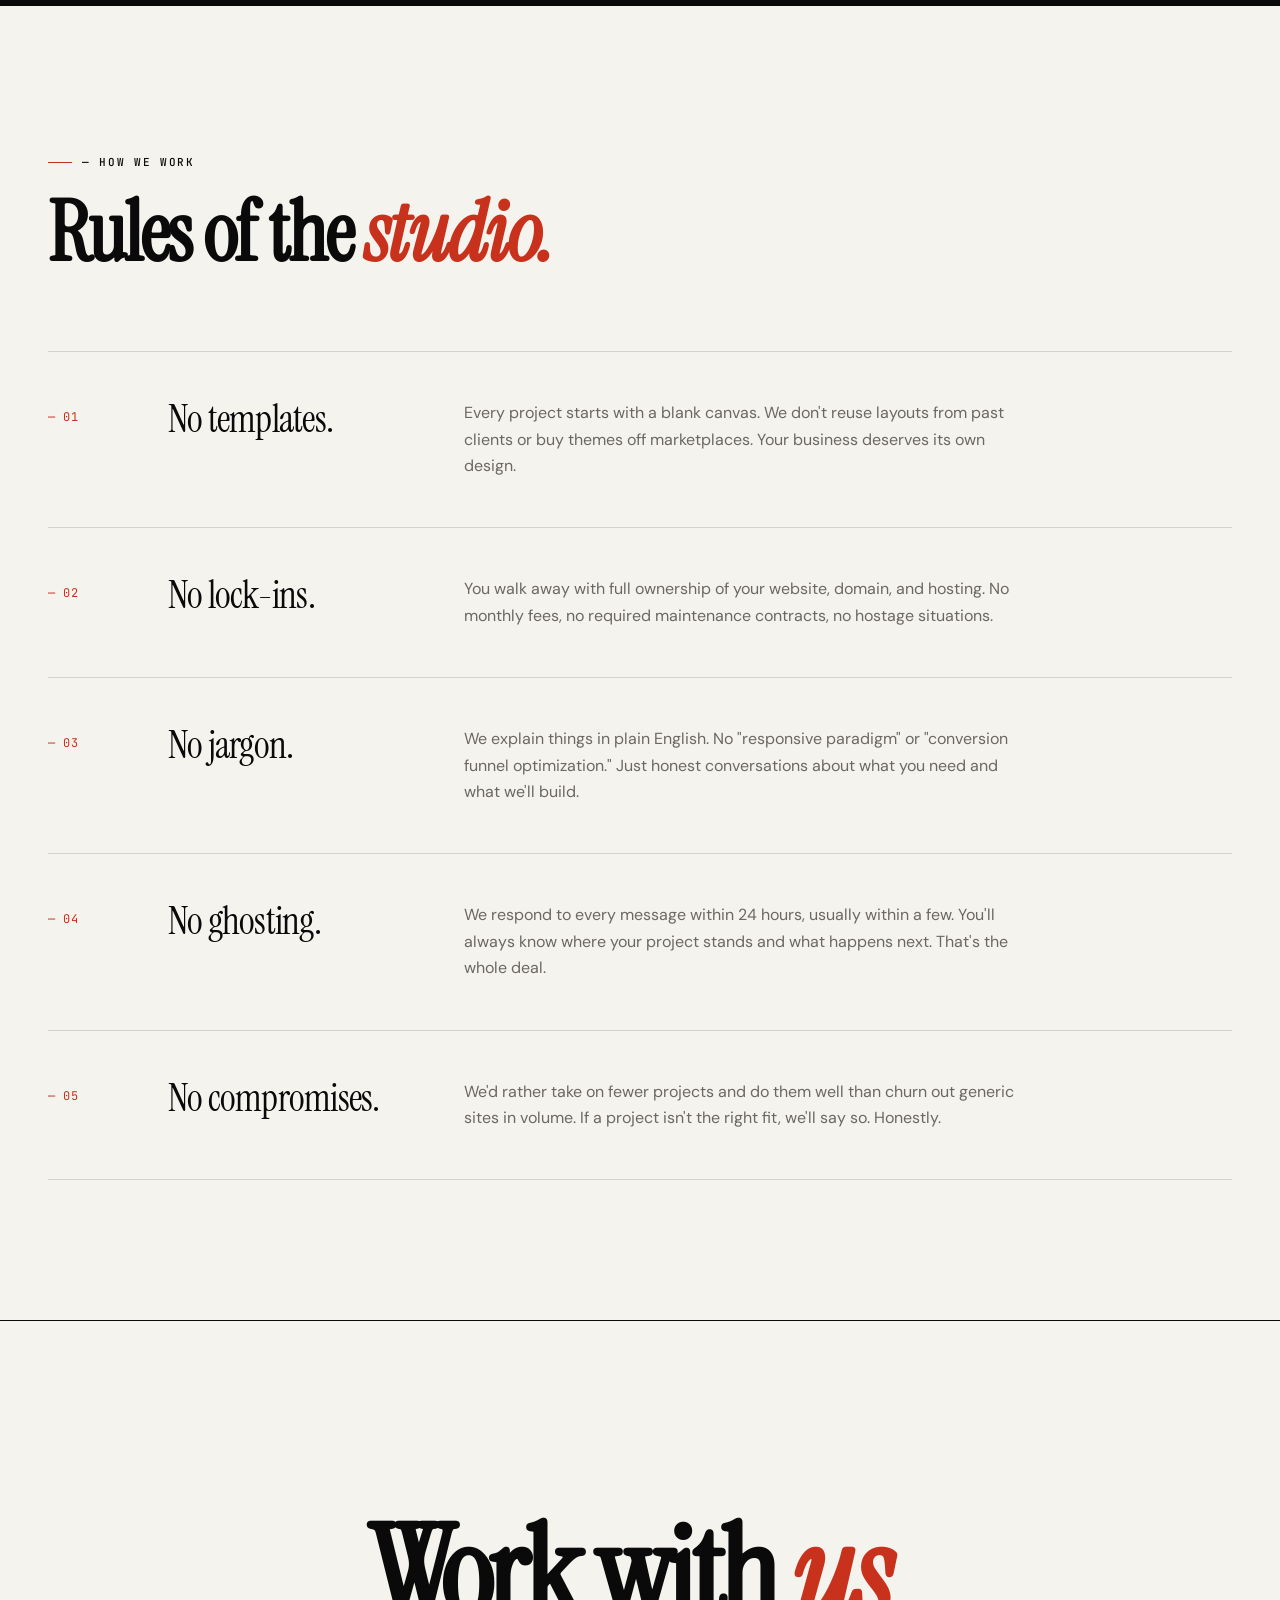
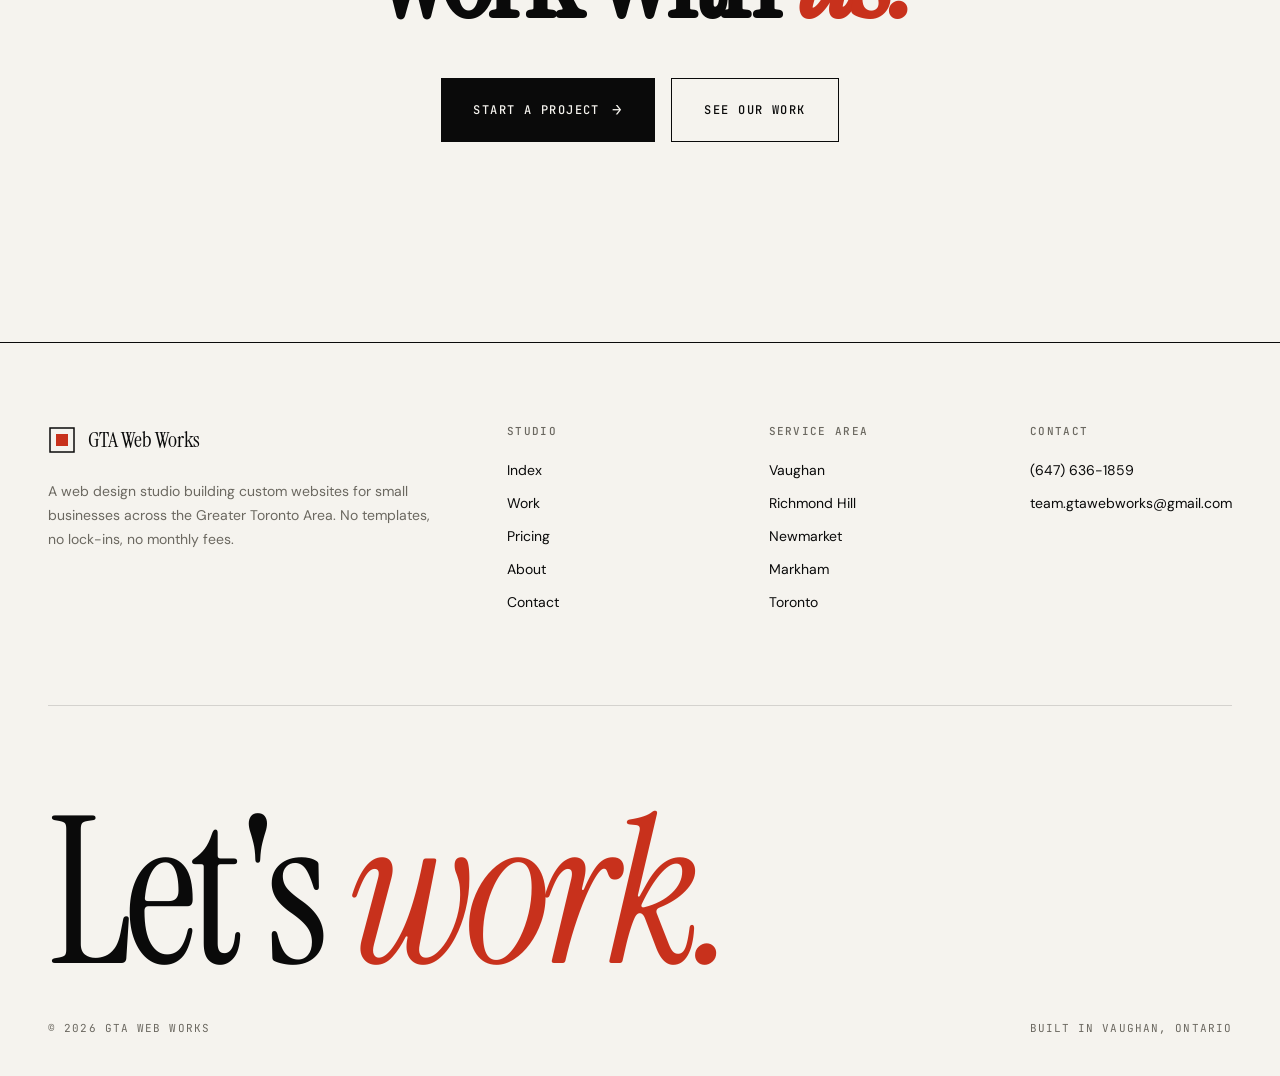
==== commit 9201e421: "Add files via upload" ====
--- a/about.html
+++ b/about.html
@@ -494,6 +494,26 @@
 </footer>
 
 <script>
+  // Theme toggle
+  (function() {
+    const root = document.documentElement;
+    const saved = localStorage.getItem('theme');
+    if (saved === 'dark') root.setAttribute('data-theme', 'dark');
+    const toggle = document.getElementById('themeToggle');
+    if (toggle) {
+      toggle.addEventListener('click', () => {
+        const isDark = root.getAttribute('data-theme') === 'dark';
+        if (isDark) {
+          root.removeAttribute('data-theme');
+          localStorage.setItem('theme', 'light');
+        } else {
+          root.setAttribute('data-theme', 'dark');
+          localStorage.setItem('theme', 'dark');
+        }
+      });
+    }
+  })();
+
   const observer = new IntersectionObserver((entries) => {
     entries.forEach(entry => {
       if (entry.isIntersecting) entry.target.classList.add('visible');
--- a/styles.css
+++ b/styles.css
@@ -229,8 +229,8 @@
 
 /* Theme toggle button */
 .theme-toggle {
-  width: 36px;
-  height: 36px;
+  width: 38px;
+  height: 38px;
   border-radius: 50%;
   border: 1px solid var(--ink);
   background: transparent;
@@ -242,6 +242,7 @@
   justify-content: center;
   transition: all 0.4s cubic-bezier(0.2, 0.8, 0.2, 1);
   flex-shrink: 0;
+  overflow: hidden;
 }
 
 .theme-toggle:hover {
@@ -249,35 +250,38 @@
   transform: scale(1.08);
 }
 
+/* The moon: a circle with another circle offset to create crescent shadow */
 .theme-toggle-inner {
-  width: 16px;
-  height: 16px;
+  width: 18px;
+  height: 18px;
   border-radius: 50%;
   background: var(--ink);
   position: relative;
-  overflow: hidden;
-  transition: all 0.5s cubic-bezier(0.2, 0.8, 0.2, 1);
-}
-
-/* Dark mode: inner circle has a cutout to look like a moon */
-html[data-theme="dark"] .theme-toggle-inner::before {
+  transition: background 0.5s cubic-bezier(0.2, 0.8, 0.2, 1);
+}
+
+/* Shadow circle that creates the crescent effect */
+.theme-toggle-inner::before {
   content: '';
   position: absolute;
-  top: -2px;
-  right: -2px;
-  width: 12px;
-  height: 12px;
+  top: 0;
+  left: 0;
+  width: 18px;
+  height: 18px;
   border-radius: 50%;
   background: var(--paper);
-  transition: all 0.5s cubic-bezier(0.2, 0.8, 0.2, 1);
+  transform: translate(-100%, 0) scale(0);
+  transition: transform 0.6s cubic-bezier(0.4, 0.0, 0.2, 1);
+}
+
+/* DARK MODE: slide the shadow circle over to carve out a crescent */
+html[data-theme="dark"] .theme-toggle-inner::before {
+  transform: translate(-35%, -20%) scale(1);
+  background: var(--paper);
 }
 
 .theme-toggle:hover .theme-toggle-inner {
   background: var(--accent);
-}
-
-html[data-theme="dark"] .theme-toggle:hover .theme-toggle-inner::before {
-  background: var(--paper-2);
 }
 
 .nav-brand {
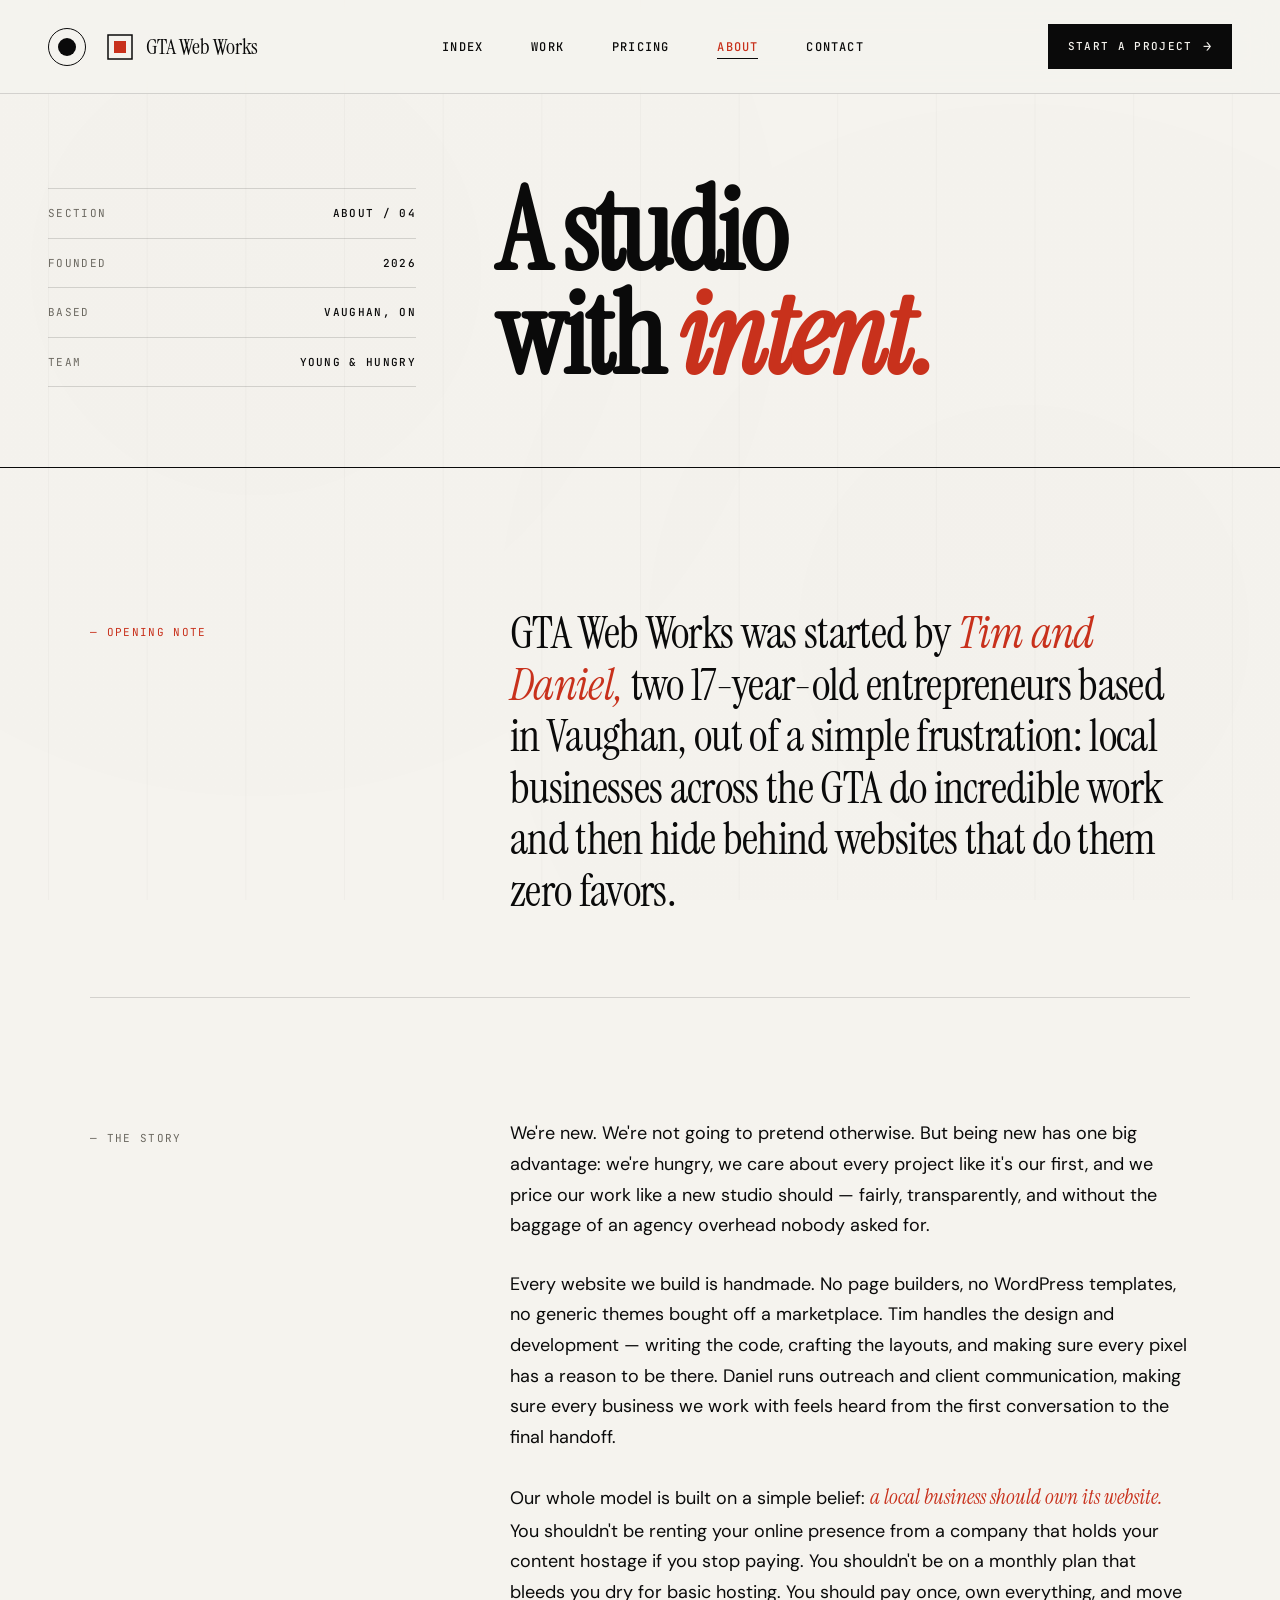
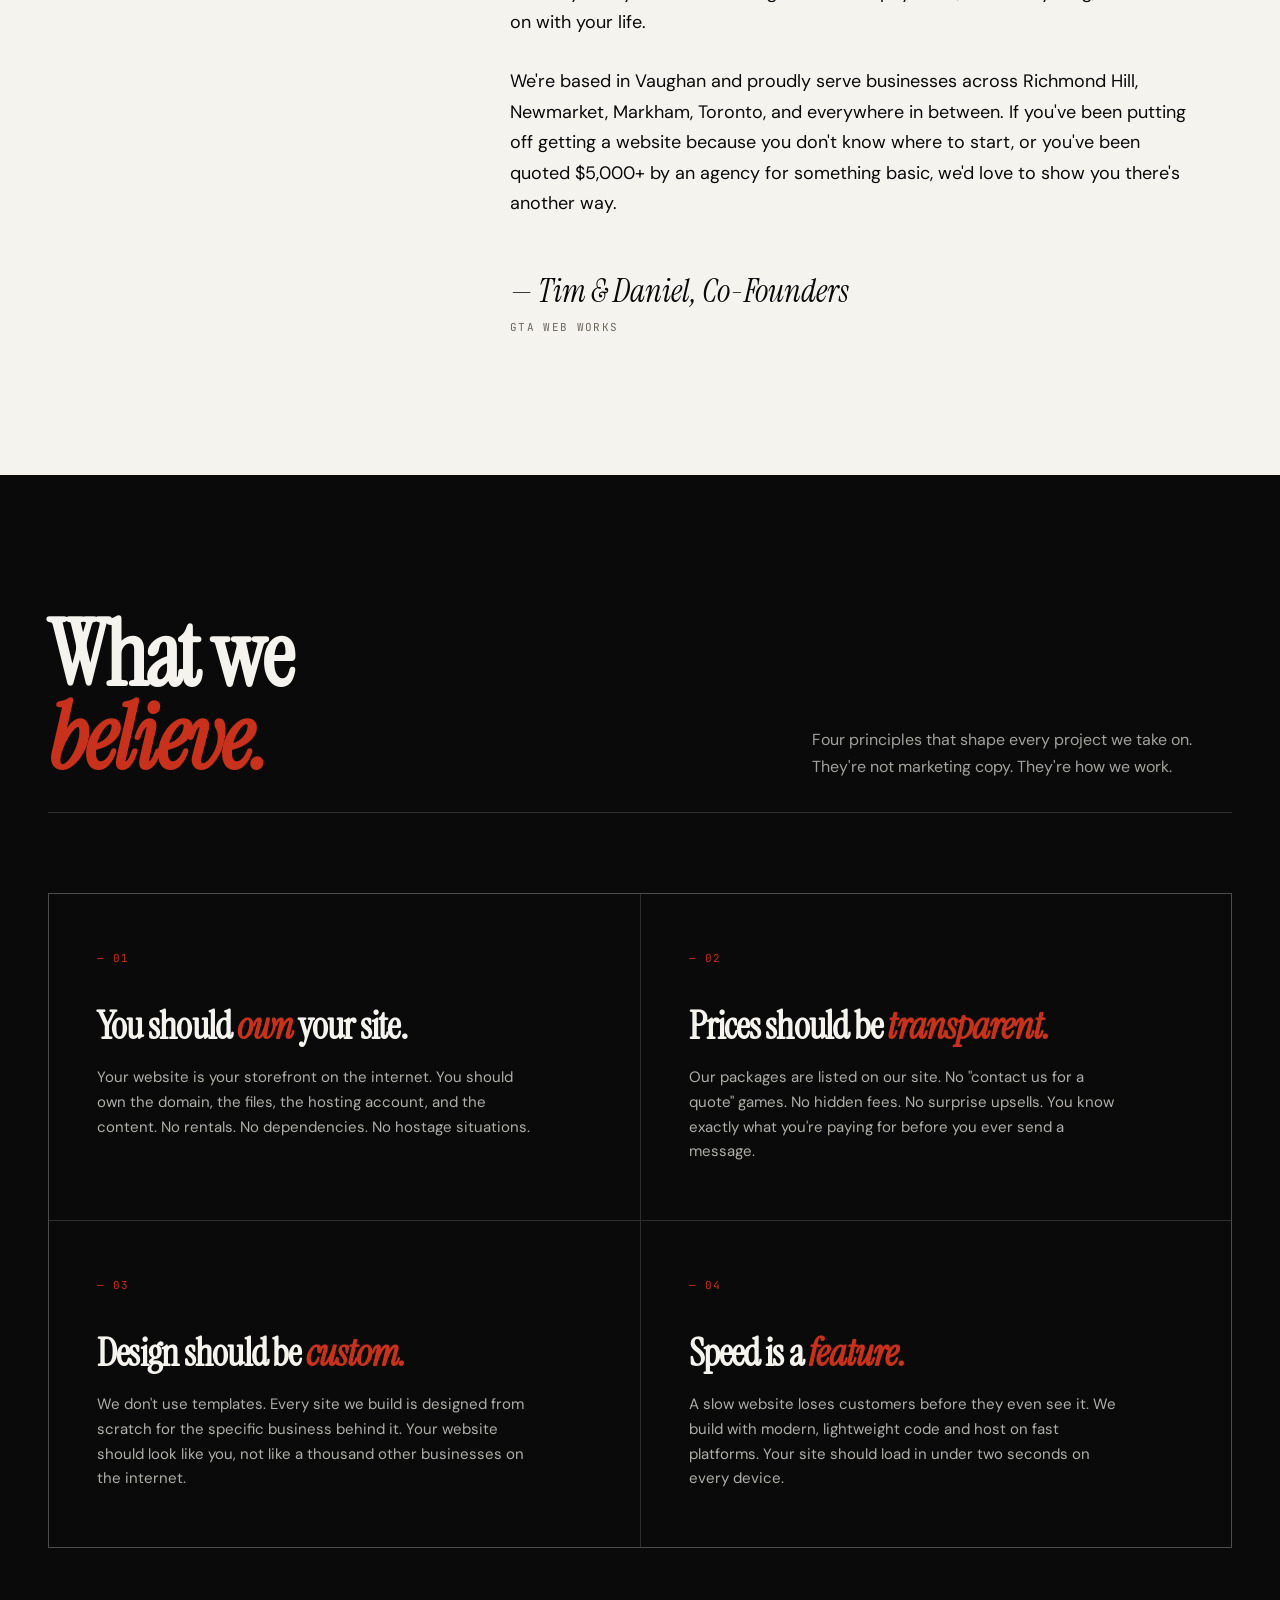
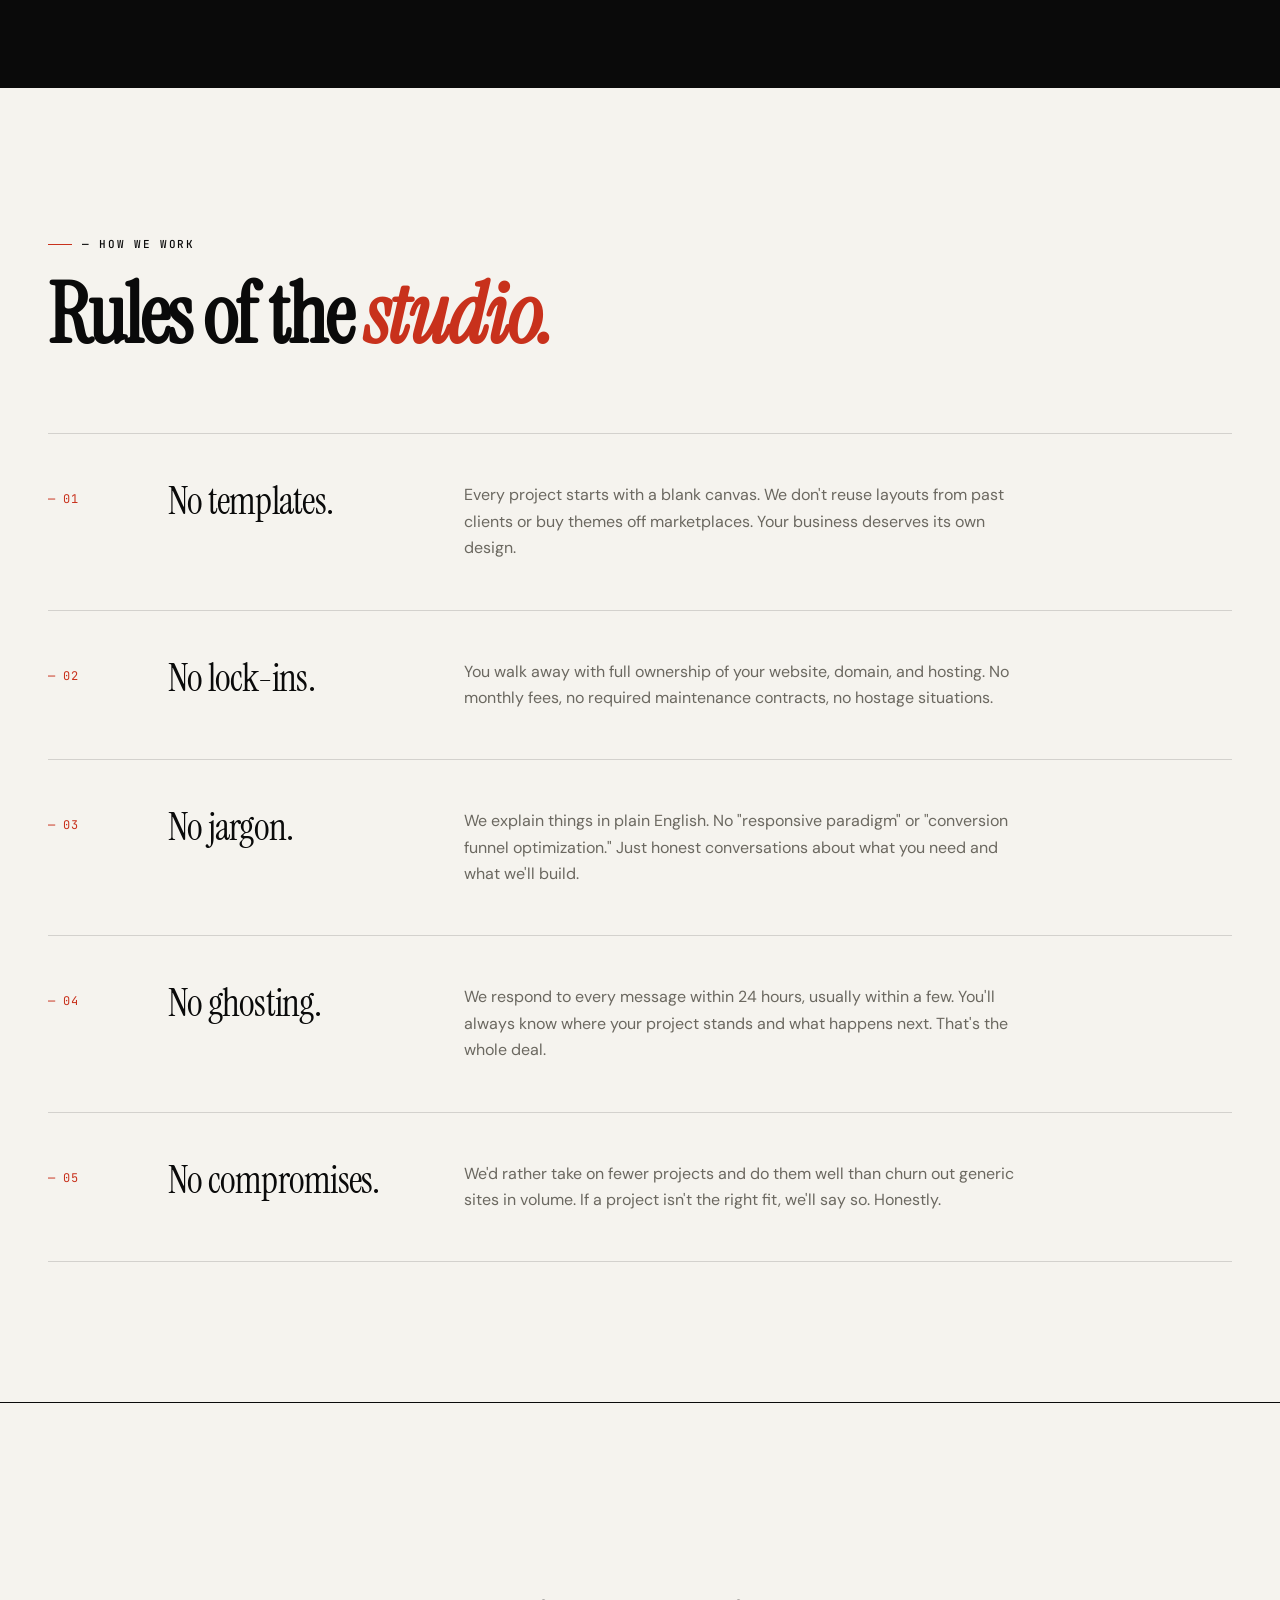
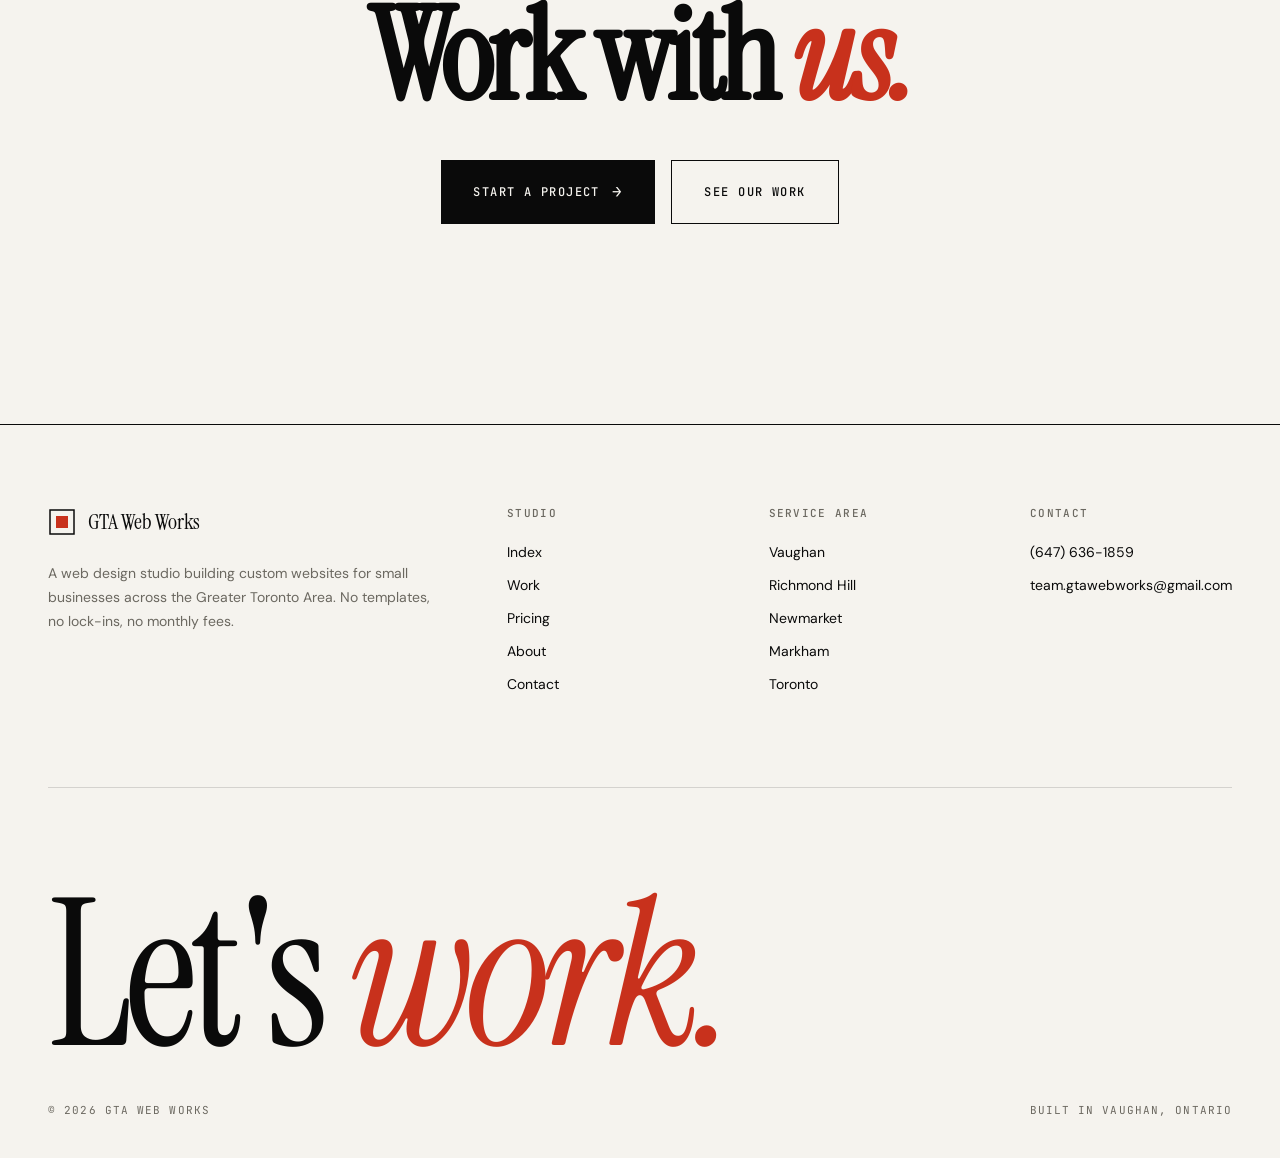
==== commit 6b0d93a8: "Add files via upload" ====
--- a/about.html
+++ b/about.html
@@ -332,7 +332,7 @@
     <div class="story-intro reveal">
       <div class="story-intro-label">— Opening Note</div>
       <div class="story-intro-content">
-        GTA Web Works was started by <em>Tim,</em> a 17-year-old designer based in Vaughan, out of a simple frustration: local businesses across the GTA do incredible work and then hide behind websites that do them zero favors.
+        GTA Web Works was started by <em>Tim and Daniel,</em> two 17-year-old entrepreneurs based in Vaughan, out of a simple frustration: local businesses across the GTA do incredible work and then hide behind websites that do them zero favors.
       </div>
     </div>
 
@@ -341,13 +341,13 @@
       <div class="story-body-content">
         <p class="reveal">We're new. We're not going to pretend otherwise. But being new has one big advantage: we're hungry, we care about every project like it's our first, and we price our work like a new studio should — fairly, transparently, and without the baggage of an agency overhead nobody asked for.</p>
 
-        <p class="reveal reveal-delay-1">Every website we build is handmade. No page builders, no WordPress templates, no generic themes bought off a marketplace. We write the code ourselves, design the layouts ourselves, and make sure every pixel has a reason to be there. That sounds obvious, but most small business sites in the GTA are built by people who do none of those things.</p>
+        <p class="reveal reveal-delay-1">Every website we build is handmade. No page builders, no WordPress templates, no generic themes bought off a marketplace. Tim handles the design and development — writing the code, crafting the layouts, and making sure every pixel has a reason to be there. Daniel runs outreach and client communication, making sure every business we work with feels heard from the first conversation to the final handoff.</p>
 
         <p class="reveal reveal-delay-2">Our whole model is built on a simple belief: <em>a local business should own its website.</em> You shouldn't be renting your online presence from a company that holds your content hostage if you stop paying. You shouldn't be on a monthly plan that bleeds you dry for basic hosting. You should pay once, own everything, and move on with your life.</p>
 
         <p class="reveal reveal-delay-3">We're based in Vaughan and proudly serve businesses across Richmond Hill, Newmarket, Markham, Toronto, and everywhere in between. If you've been putting off getting a website because you don't know where to start, or you've been quoted $5,000+ by an agency for something basic, we'd love to show you there's another way.</p>
 
-        <div class="signature reveal reveal-delay-4">— Tim, Founder</div>
+        <div class="signature reveal reveal-delay-4">— Tim & Daniel, Co-Founders</div>
         <div class="signature-sub">GTA Web Works</div>
       </div>
     </div>
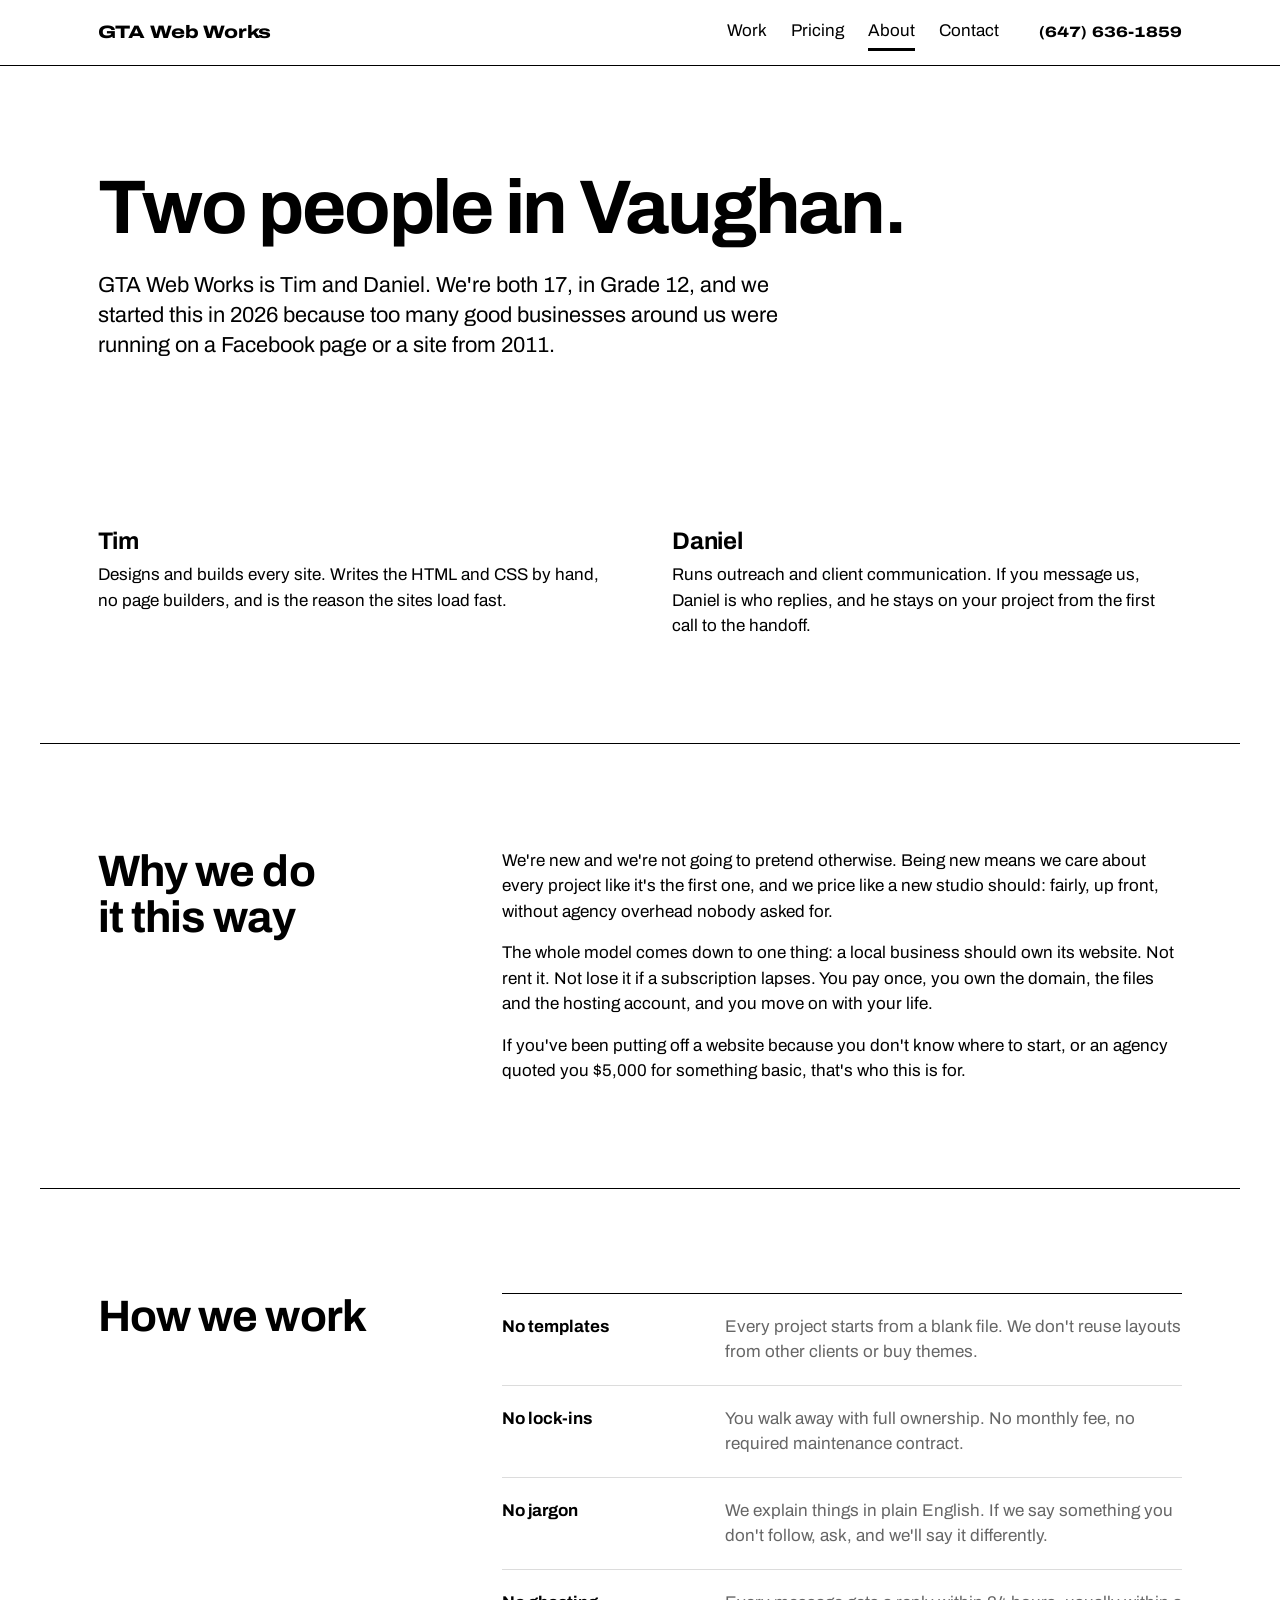
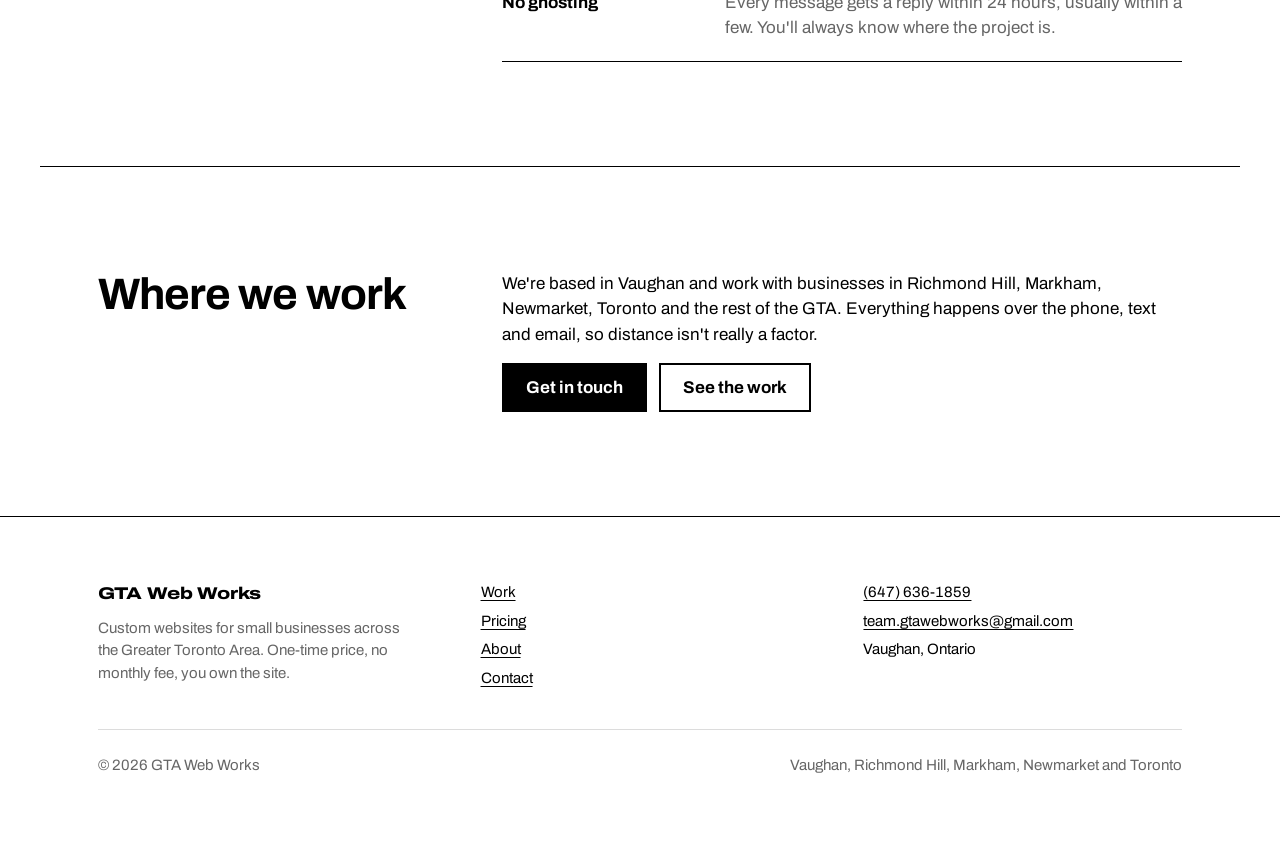
==== commit 1ace6f39: "Add files via upload" ====
--- a/about.html
+++ b/about.html
@@ -1,526 +1,112 @@
 <!DOCTYPE html>
-<html lang="en">
+<html lang="en-CA">
 <head>
-<meta charset="UTF-8" />
-<meta name="viewport" content="width=device-width, initial-scale=1.0" />
-<title>About — GTA Web Works</title>
-<meta name="description" content="A young web design studio based in Vaughan, Ontario. Building custom websites for local businesses across the Greater Toronto Area." />
-<link rel="preconnect" href="https://fonts.googleapis.com">
-<link rel="preconnect" href="https://fonts.gstatic.com" crossorigin>
-<link href="https://fonts.googleapis.com/css2?family=Instrument+Serif:ital@0;1&family=DM+Sans:opsz,wght@9..40,300;9..40,400;9..40,500;9..40,600;9..40,700&family=JetBrains+Mono:wght@400;500&display=swap" rel="stylesheet">
-<link rel="stylesheet" href="styles.css">
-<style>
-
-  .story-section {
-    padding: 140px var(--gutter);
-    position: relative;
-  }
-
-  .story-inner {
-    max-width: 1100px;
-    margin: 0 auto;
-  }
-
-  .story-intro {
-    display: grid;
-    grid-template-columns: 1fr 2fr;
-    gap: 80px;
-    margin-bottom: 120px;
-    padding-bottom: 80px;
-    border-bottom: 1px solid var(--rule);
-  }
-
-  .story-intro-label {
-    font-family: var(--font-mono);
-    font-size: 11px;
-    text-transform: uppercase;
-    letter-spacing: 0.12em;
-    color: var(--accent);
-    padding-top: 16px;
-  }
-
-  .story-intro-content {
-    font-family: var(--font-display);
-    font-size: clamp(28px, 3.5vw, 48px);
-    line-height: 1.15;
-    letter-spacing: -0.015em;
-    color: var(--ink);
-  }
-
-  .story-intro-content em { color: var(--accent); }
-
-  .story-body {
-    display: grid;
-    grid-template-columns: 1fr 2fr;
-    gap: 80px;
-  }
-
-  .story-body-label {
-    font-family: var(--font-mono);
-    font-size: 11px;
-    text-transform: uppercase;
-    letter-spacing: 0.12em;
-    color: var(--gray);
-    padding-top: 12px;
-    position: sticky;
-    top: 140px;
-    align-self: start;
-  }
-
-  .story-body-content p {
-    font-size: 18px;
-    line-height: 1.7;
-    margin-bottom: 28px;
-    color: var(--ink);
-  }
-
-  .story-body-content p em {
-    font-family: var(--font-display);
-    font-style: italic;
-    color: var(--accent);
-    font-size: 1.15em;
-  }
-
-  .story-body-content .signature {
-    font-family: var(--font-display);
-    font-style: italic;
-    font-size: 32px;
-    margin-top: 48px;
-    color: var(--ink);
-  }
-
-  .story-body-content .signature-sub {
-    font-family: var(--font-mono);
-    font-size: 11px;
-    text-transform: uppercase;
-    letter-spacing: 0.12em;
-    color: var(--gray);
-    margin-top: 4px;
-  }
-
-  @media (max-width: 900px) {
-    .story-section { padding: 80px var(--gutter-mobile); }
-    .story-intro, .story-body { grid-template-columns: 1fr; gap: 32px; }
-    .story-body-label { position: static; }
-  }
-
-  /* ========== VALUES ========== */
-  .values {
-    padding: 140px var(--gutter);
-    background: var(--ink);
-    color: var(--paper);
-    position: relative;
-    z-index: 2;
-  }
-
-  .values-inner {
-    max-width: var(--container);
-    margin: 0 auto;
-  }
-
-  .values-header {
-    display: flex;
-    justify-content: space-between;
-    align-items: end;
-    gap: 40px;
-    flex-wrap: wrap;
-    margin-bottom: 80px;
-    padding-bottom: 32px;
-    border-bottom: 1px solid rgba(245, 243, 238, 0.15);
-  }
-
-  .values-header h2 {
-    font-family: var(--font-display);
-    font-size: clamp(44px, 7vw, 104px);
-    line-height: 0.92;
-    letter-spacing: -0.025em;
-    color: var(--paper);
-  }
-
-  .values-header h2 em { color: var(--accent); }
-
-  .values-grid {
-    display: grid;
-    grid-template-columns: repeat(2, 1fr);
-    gap: 1px;
-    background: rgba(245, 243, 238, 0.15);
-    border: 1px solid rgba(245, 243, 238, 0.15);
-  }
-
-  .value {
-    background: var(--ink);
-    padding: 56px 48px;
-    transition: background 0.4s;
-  }
-
-  .value:hover {
-    background: var(--ink-2);
-  }
-
-  .value-num {
-    font-family: var(--font-mono);
-    font-size: 11px;
-    color: var(--accent);
-    letter-spacing: 0.1em;
-    margin-bottom: 40px;
-    display: block;
-  }
-
-  .value h3 {
-    font-family: var(--font-display);
-    font-size: clamp(28px, 3vw, 44px);
-    line-height: 1;
-    letter-spacing: -0.02em;
-    margin-bottom: 20px;
-    color: var(--paper);
-  }
-
-  .value h3 em { color: var(--accent); font-style: italic; }
-
-  .value p {
-    font-size: 15px;
-    line-height: 1.65;
-    color: rgba(245, 243, 238, 0.7);
-    max-width: 440px;
-  }
-
-  @media (max-width: 900px) {
-    .values { padding: 80px var(--gutter-mobile); }
-    .values-grid { grid-template-columns: 1fr; }
-    .value { padding: 40px 32px; }
-  }
-
-  /* ========== PRINCIPLES STRIP ========== */
-  .principles {
-    padding: 140px var(--gutter);
-    border-bottom: 1px solid var(--ink);
-  }
-
-  .principles-inner {
-    max-width: var(--container);
-    margin: 0 auto;
-  }
-
-  .principles-header {
-    margin-bottom: 80px;
-  }
-
-  .principles-header h2 {
-    font-family: var(--font-display);
-    font-size: clamp(44px, 6.5vw, 96px);
-    line-height: 0.92;
-    letter-spacing: -0.025em;
-    margin-top: 24px;
-  }
-
-  .principles-header h2 em { color: var(--accent); }
-
-  .principle-row {
-    display: grid;
-    grid-template-columns: 80px 1fr 3fr;
-    gap: 40px;
-    padding: 48px 0;
-    border-top: 1px solid var(--rule);
-    align-items: start;
-  }
-
-  .principle-row:last-child {
-    border-bottom: 1px solid var(--rule);
-  }
-
-  .principle-num {
-    font-family: var(--font-mono);
-    font-size: 12px;
-    color: var(--accent);
-    letter-spacing: 0.05em;
-    padding-top: 8px;
-  }
-
-  .principle-title {
-    font-family: var(--font-display);
-    font-size: clamp(28px, 3vw, 44px);
-    line-height: 1;
-    letter-spacing: -0.02em;
-  }
-
-  .principle-title em { color: var(--accent); }
-
-  .principle-desc {
-    font-size: 16px;
-    line-height: 1.65;
-    color: var(--gray);
-    max-width: 560px;
-  }
-
-  @media (max-width: 900px) {
-    .principles { padding: 80px var(--gutter-mobile); }
-    .principle-row { grid-template-columns: 1fr; gap: 16px; padding: 32px 0; }
-  }
-
-  /* ========== CTA ========== */
-  .about-cta {
-    padding: 200px var(--gutter);
-    text-align: center;
-    position: relative;
-    overflow: hidden;
-  }
-
-  .about-cta h2 {
-    font-family: var(--font-display);
-    font-size: clamp(56px, 10vw, 180px);
-    line-height: 0.85;
-    letter-spacing: -0.035em;
-    margin-bottom: 48px;
-  }
-
-  .about-cta h2 em { color: var(--accent); }
-
-  @media (max-width: 768px) {
-    .about-cta { padding: 100px var(--gutter-mobile); }
-  }
-
-</style>
+  <meta charset="UTF-8">
+  <meta name="viewport" content="width=device-width, initial-scale=1.0">
+  <title>About | GTA Web Works</title>
+  <meta name="description" content="GTA Web Works is Tim and Daniel, a two-person web design studio in Vaughan, Ontario.">
+  <link rel="icon" href="favicon.svg" type="image/svg+xml">
+  <link rel="preconnect" href="https://fonts.googleapis.com">
+  <link rel="preconnect" href="https://fonts.gstatic.com" crossorigin>
+  <link href="https://fonts.googleapis.com/css2?family=Archivo:wdth,wght@62..125,100..900&display=swap" rel="stylesheet">
+  <link rel="stylesheet" href="styles.css">
 </head>
 <body>
 
-<!-- NAV -->
-<nav class="nav">
-  <div class="nav-left">
-    <button class="theme-toggle" id="themeToggle" aria-label="Toggle dark mode">
-      <span class="theme-toggle-inner"></span>
-    </button>
-    <div class="nav-brand">
-      <div class="nav-brand-mark">
-        <svg viewBox="0 0 28 28" fill="none">
-          <rect x="2" y="2" width="24" height="24" stroke="currentColor" stroke-width="1.5"/>
-          <rect x="8" y="8" width="12" height="12" fill="#c8311c"/>
-        </svg>
-      </div>
-      <span>GTA Web Works</span>
-    </div>
-  </div>
-  <div class="nav-center">
-    <ul class="nav-links">
-    <li><a href="index.html">Index</a></li>
-    <li><a href="work.html">Work</a></li>
-    <li><a href="pricing.html">Pricing</a></li>
-    <li><a href="about.html" class="active">About</a></li>
-    <li><a href="contact.html">Contact</a></li>
-  </ul>
-  </div>
-  <div class="nav-cta-wrap">
-    <a href="contact.html" class="nav-cta">Start a Project</a>
-  </div>
-</nav>
-
-<!-- PAGE HEADER -->
-<header class="page-header">
-  <div class="page-header-inner">
-    <div class="page-header-meta reveal">
-      <div><span>Section</span><strong>About / 04</strong></div>
-      <div><span>Founded</span><strong>2026</strong></div>
-      <div><span>Based</span><strong>Vaughan, ON</strong></div>
-      <div><span>Team</span><strong>Young & Hungry</strong></div>
-    </div>
-    <h1 class="reveal reveal-delay-1">A studio<br>with <em>intent.</em></h1>
+<header class="site-header">
+  <div class="wrap">
+    <a class="wordmark" href="index.html">GTA Web Works</a>
+    <nav class="site-nav" aria-label="Main">
+      <a href="work.html">Work</a>
+      <a href="pricing.html">Pricing</a>
+      <a href="about.html" aria-current="page">About</a>
+      <a href="contact.html">Contact</a>
+    </nav>
+    <a class="header-phone" href="tel:+16476361859">(647) 636-1859</a>
   </div>
 </header>
 
-<!-- STORY -->
-<section class="story-section">
-  <div class="story-inner">
-    <div class="story-intro reveal">
-      <div class="story-intro-label">— Opening Note</div>
-      <div class="story-intro-content">
-        GTA Web Works was started by <em>Tim and Daniel,</em> two 17-year-old entrepreneurs based in Vaughan, out of a simple frustration: local businesses across the GTA do incredible work and then hide behind websites that do them zero favors.
+<main>
+
+  <section class="page-intro wrap">
+    <h1>Two people in Vaughan.</h1>
+    <p class="lead">GTA Web Works is Tim and Daniel. We're both 17, in Grade 12, and we started this in 2026 because too many good businesses around us were running on a Facebook page or a site from 2011.</p>
+  </section>
+
+  <section class="section wrap">
+    <div class="people">
+      <div>
+        <h3>Tim</h3>
+        <p>Designs and builds every site. Writes the HTML and CSS by hand, no page builders, and is the reason the sites load fast.</p>
+      </div>
+      <div>
+        <h3>Daniel</h3>
+        <p>Runs outreach and client communication. If you message us, Daniel is who replies, and he stays on your project from the first call to the handoff.</p>
       </div>
     </div>
+  </section>
 
-    <div class="story-body">
-      <div class="story-body-label reveal">— The Story</div>
-      <div class="story-body-content">
-        <p class="reveal">We're new. We're not going to pretend otherwise. But being new has one big advantage: we're hungry, we care about every project like it's our first, and we price our work like a new studio should — fairly, transparently, and without the baggage of an agency overhead nobody asked for.</p>
-
-        <p class="reveal reveal-delay-1">Every website we build is handmade. No page builders, no WordPress templates, no generic themes bought off a marketplace. Tim handles the design and development — writing the code, crafting the layouts, and making sure every pixel has a reason to be there. Daniel runs outreach and client communication, making sure every business we work with feels heard from the first conversation to the final handoff.</p>
-
-        <p class="reveal reveal-delay-2">Our whole model is built on a simple belief: <em>a local business should own its website.</em> You shouldn't be renting your online presence from a company that holds your content hostage if you stop paying. You shouldn't be on a monthly plan that bleeds you dry for basic hosting. You should pay once, own everything, and move on with your life.</p>
-
-        <p class="reveal reveal-delay-3">We're based in Vaughan and proudly serve businesses across Richmond Hill, Newmarket, Markham, Toronto, and everywhere in between. If you've been putting off getting a website because you don't know where to start, or you've been quoted $5,000+ by an agency for something basic, we'd love to show you there's another way.</p>
-
-        <div class="signature reveal reveal-delay-4">— Tim & Daniel, Co-Founders</div>
-        <div class="signature-sub">GTA Web Works</div>
+  <section class="section wrap">
+    <div class="sheet">
+      <h2>Why we do it this way</h2>
+      <div class="text">
+        <p>We're new and we're not going to pretend otherwise. Being new means we care about every project like it's the first one, and we price like a new studio should: fairly, up front, without agency overhead nobody asked for.</p>
+        <p>The whole model comes down to one thing: a local business should own its website. Not rent it. Not lose it if a subscription lapses. You pay once, you own the domain, the files and the hosting account, and you move on with your life.</p>
+        <p>If you've been putting off a website because you don't know where to start, or an agency quoted you $5,000 for something basic, that's who this is for.</p>
       </div>
     </div>
-  </div>
-</section>
+  </section>
 
-<!-- VALUES -->
-<section class="values">
-  <div class="values-inner">
-    <div class="values-header reveal">
-      <h2>What we<br><em>believe.</em></h2>
-      <p style="font-size: 16px; max-width: 420px; color: rgba(245, 243, 238, 0.65); line-height: 1.65;">Four principles that shape every project we take on. They're not marketing copy. They're how we work.</p>
+  <section class="section wrap">
+    <div class="sheet">
+      <h2>How we work</h2>
+      <ul class="rows">
+        <li><strong>No templates</strong><span>Every project starts from a blank file. We don't reuse layouts from other clients or buy themes.</span></li>
+        <li><strong>No lock-ins</strong><span>You walk away with full ownership. No monthly fee, no required maintenance contract.</span></li>
+        <li><strong>No jargon</strong><span>We explain things in plain English. If we say something you don't follow, ask, and we'll say it differently.</span></li>
+        <li><strong>No ghosting</strong><span>Every message gets a reply within 24 hours, usually within a few. You'll always know where the project is.</span></li>
+      </ul>
     </div>
+  </section>
 
-    <div class="values-grid">
-      <div class="value reveal">
-        <span class="value-num">— 01</span>
-        <h3>You should <em>own</em> your site.</h3>
-        <p>Your website is your storefront on the internet. You should own the domain, the files, the hosting account, and the content. No rentals. No dependencies. No hostage situations.</p>
-      </div>
-
-      <div class="value reveal reveal-delay-1">
-        <span class="value-num">— 02</span>
-        <h3>Prices should be <em>transparent.</em></h3>
-        <p>Our packages are listed on our site. No "contact us for a quote" games. No hidden fees. No surprise upsells. You know exactly what you're paying for before you ever send a message.</p>
-      </div>
-
-      <div class="value reveal reveal-delay-2">
-        <span class="value-num">— 03</span>
-        <h3>Design should be <em>custom.</em></h3>
-        <p>We don't use templates. Every site we build is designed from scratch for the specific business behind it. Your website should look like you, not like a thousand other businesses on the internet.</p>
-      </div>
-
-      <div class="value reveal reveal-delay-3">
-        <span class="value-num">— 04</span>
-        <h3>Speed is a <em>feature.</em></h3>
-        <p>A slow website loses customers before they even see it. We build with modern, lightweight code and host on fast platforms. Your site should load in under two seconds on every device.</p>
+  <section class="section wrap">
+    <div class="sheet">
+      <h2>Where we work</h2>
+      <div class="text">
+        <p>We're based in Vaughan and work with businesses in Richmond Hill, Markham, Newmarket, Toronto and the rest of the GTA. Everything happens over the phone, text and email, so distance isn't really a factor.</p>
+        <div class="actions">
+          <a class="btn" href="contact.html">Get in touch</a>
+          <a class="btn secondary" href="work.html">See the work</a>
+        </div>
       </div>
     </div>
-  </div>
-</section>
+  </section>
 
-<!-- PRINCIPLES -->
-<section class="principles">
-  <div class="principles-inner">
-    <div class="principles-header reveal">
-      <span class="eyebrow">— How we work</span>
-      <h2>Rules of the <em>studio.</em></h2>
+</main>
+
+<footer class="site-footer">
+  <div class="wrap">
+    <div>
+      <a class="wordmark" href="index.html">GTA Web Works</a>
+      <p>Custom websites for small businesses across the Greater Toronto Area. One-time price, no monthly fee, you own the site.</p>
     </div>
-
-    <div class="principle-row reveal">
-      <div class="principle-num">— 01</div>
-      <div class="principle-title">No templates.</div>
-      <div class="principle-desc">Every project starts with a blank canvas. We don't reuse layouts from past clients or buy themes off marketplaces. Your business deserves its own design.</div>
-    </div>
-
-    <div class="principle-row reveal">
-      <div class="principle-num">— 02</div>
-      <div class="principle-title">No lock-ins.</div>
-      <div class="principle-desc">You walk away with full ownership of your website, domain, and hosting. No monthly fees, no required maintenance contracts, no hostage situations.</div>
-    </div>
-
-    <div class="principle-row reveal">
-      <div class="principle-num">— 03</div>
-      <div class="principle-title">No jargon.</div>
-      <div class="principle-desc">We explain things in plain English. No "responsive paradigm" or "conversion funnel optimization." Just honest conversations about what you need and what we'll build.</div>
-    </div>
-
-    <div class="principle-row reveal">
-      <div class="principle-num">— 04</div>
-      <div class="principle-title">No ghosting.</div>
-      <div class="principle-desc">We respond to every message within 24 hours, usually within a few. You'll always know where your project stands and what happens next. That's the whole deal.</div>
-    </div>
-
-    <div class="principle-row reveal">
-      <div class="principle-num">— 05</div>
-      <div class="principle-title">No compromises.</div>
-      <div class="principle-desc">We'd rather take on fewer projects and do them well than churn out generic sites in volume. If a project isn't the right fit, we'll say so. Honestly.</div>
-    </div>
-  </div>
-</section>
-
-<!-- CTA -->
-<section class="about-cta">
-  <div style="max-width: var(--container); margin: 0 auto; position: relative;">
-    <h2 class="reveal">Work with <em>us.</em></h2>
-    <div style="display: inline-flex; gap: 16px; flex-wrap: wrap; justify-content: center;" class="reveal reveal-delay-1">
-      <a href="contact.html" class="btn btn-primary">Start a Project</a>
-      <a href="work.html" class="btn btn-outline">See Our Work</a>
-    </div>
-  </div>
-</section>
-
-<!-- FOOTER -->
-<footer class="footer">
-  <div class="footer-inner">
-    <div class="footer-top">
-      <div class="footer-brand">
-        <div class="nav-brand">
-          <div class="nav-brand-mark">
-            <svg viewBox="0 0 28 28" fill="none">
-              <rect x="2" y="2" width="24" height="24" stroke="currentColor" stroke-width="1.5"/>
-              <rect x="8" y="8" width="12" height="12" fill="#c8311c"/>
-            </svg>
-          </div>
-          <span>GTA Web Works</span>
-        </div>
-        <p>A web design studio building custom websites for small businesses across the Greater Toronto Area. No templates, no lock-ins, no monthly fees.</p>
-      </div>
-      <div class="footer-col">
-        <h4>Studio</h4>
-        <ul>
-          <li><a href="index.html">Index</a></li>
-          <li><a href="work.html">Work</a></li>
-          <li><a href="pricing.html">Pricing</a></li>
-          <li><a href="about.html">About</a></li>
-          <li><a href="contact.html">Contact</a></li>
-        </ul>
-      </div>
-      <div class="footer-col">
-        <h4>Service Area</h4>
-        <ul>
-          <li>Vaughan</li>
-          <li>Richmond Hill</li>
-          <li>Newmarket</li>
-          <li>Markham</li>
-          <li>Toronto</li>
-        </ul>
-      </div>
-      <div class="footer-col">
-        <h4>Contact</h4>
-        <ul>
-          <li><a href="tel:6476361859">(647) 636-1859</a></li>
-          <li><a href="mailto:team.gtawebworks@gmail.com">team.gtawebworks@gmail.com</a></li>
-        </ul>
-      </div>
-    </div>
-    <div class="footer-big-type">Let's <span>work.</span></div>
-    <div class="footer-bottom">
-      <span>© 2026 GTA Web Works</span>
-      <span>Built in Vaughan, Ontario</span>
+    <ul>
+      <li><a href="work.html">Work</a></li>
+      <li><a href="pricing.html">Pricing</a></li>
+      <li><a href="about.html">About</a></li>
+      <li><a href="contact.html">Contact</a></li>
+    </ul>
+    <ul>
+      <li><a href="tel:+16476361859">(647) 636-1859</a></li>
+      <li><a href="mailto:team.gtawebworks@gmail.com">team.gtawebworks@gmail.com</a></li>
+      <li>Vaughan, Ontario</li>
+    </ul>
+    <div class="bottom">
+      <span>&copy; 2026 GTA Web Works</span>
+      <span>Vaughan, Richmond Hill, Markham, Newmarket and Toronto</span>
     </div>
   </div>
 </footer>
 
-<script>
-  // Theme toggle
-  (function() {
-    const root = document.documentElement;
-    const saved = localStorage.getItem('theme');
-    if (saved === 'dark') root.setAttribute('data-theme', 'dark');
-    const toggle = document.getElementById('themeToggle');
-    if (toggle) {
-      toggle.addEventListener('click', () => {
-        const isDark = root.getAttribute('data-theme') === 'dark';
-        if (isDark) {
-          root.removeAttribute('data-theme');
-          localStorage.setItem('theme', 'light');
-        } else {
-          root.setAttribute('data-theme', 'dark');
-          localStorage.setItem('theme', 'dark');
-        }
-      });
-    }
-  })();
-
-  const observer = new IntersectionObserver((entries) => {
-    entries.forEach(entry => {
-      if (entry.isIntersecting) entry.target.classList.add('visible');
-    });
-  }, { threshold: 0.1, rootMargin: '0px 0px -60px 0px' });
-  document.querySelectorAll('.reveal').forEach(el => observer.observe(el));
-</script>
-
 </body>
 </html>
--- a/styles.css
+++ b/styles.css
@@ -1,818 +1,590 @@
-/* ================================================
-   GTA WEB WORKS — SHARED STYLESHEET
-   Swiss / editorial minimalism
-   ================================================ */
+/* GTA Web Works
+   One family (Archivo, variable width + weight), black on white,
+   one yellow. Rows and rules, not cards. */
 
 :root {
-  /* Color — LIGHT MODE (default) */
-  --paper: #f5f3ee;
-  --paper-2: #ebe7db;
-  --paper-3: #ddd8c8;
-  --ink: #0a0a0a;
-  --ink-2: #1a1a1a;
-  --gray: #6b6860;
-  --gray-light: #a8a49a;
-  --rule: rgba(10, 10, 10, 0.14);
-  --rule-soft: rgba(10, 10, 10, 0.08);
-  --accent: #c8311c;
-  --accent-dark: #9e2414;
-  --nav-bg: rgba(245, 243, 238, 0.82);
-
-  /* Typography */
-  --font-display: 'Instrument Serif', 'Times New Roman', serif;
-  --font-body: 'DM Sans', -apple-system, sans-serif;
-  --font-mono: 'JetBrains Mono', 'Courier New', monospace;
-
-  /* Spacing */
-  --container: 1440px;
-  --gutter: 48px;
-  --gutter-mobile: 24px;
-}
-
-/* DARK MODE — applied when html[data-theme="dark"] */
-html[data-theme="dark"] {
-  --paper: #0e0d0b;
-  --paper-2: #181714;
-  --paper-3: #22201b;
-  --ink: #f5f3ee;
-  --ink-2: #ebe7db;
-  --gray: #8a867c;
-  --gray-light: #55524a;
-  --rule: rgba(245, 243, 238, 0.14);
-  --rule-soft: rgba(245, 243, 238, 0.08);
-  --accent: #e8573e;
-  --accent-dark: #c8311c;
-  --nav-bg: rgba(14, 13, 11, 0.82);
-}
-
-/* Smooth theme transitions */
+  --white: #fff;
+  --black: #000;
+  --gray: #666;
+  --gray-2: #a3a3a3;
+  --rule: #dcdcdc;
+  --rule-soft: #ececec;
+  --yellow: #ffe600;
+
+  --font: 'Archivo', Arial, Helvetica, sans-serif;
+
+  --max: 1200px;
+  --pad: clamp(20px, 4.5vw, 64px);
+
+  --s-1: 8px;
+  --s-2: 16px;
+  --s-3: 24px;
+  --s-4: 40px;
+  --s-5: 64px;
+  --s-6: 104px;
+  --s-7: 152px;
+}
+
+* { box-sizing: border-box; margin: 0; padding: 0; }
+
 html {
-  transition: background-color 0.4s ease;
-}
-
-body,
-.nav,
-.footer,
-.services,
-.testimonials,
-.comparison,
-.big-price-card,
-.price-card,
-.work-card-visual,
-.service-row,
-.contact-form-wrap,
-.page-header {
-  transition: background-color 0.4s ease, color 0.4s ease, border-color 0.4s ease;
-}
-
-* {
-  margin: 0;
-  padding: 0;
-  box-sizing: border-box;
-}
-
-html {
-  scroll-behavior: smooth;
+  -webkit-text-size-adjust: 100%;
   -webkit-font-smoothing: antialiased;
-  -moz-osx-font-smoothing: grayscale;
+  scroll-padding-top: 88px;
 }
 
 body {
-  font-family: var(--font-body);
-  background: var(--paper);
-  color: var(--ink);
+  font-family: var(--font);
+  font-size: 17px;
   line-height: 1.5;
-  font-weight: 400;
-  font-size: 16px;
-  overflow-x: hidden;
-  position: relative;
-}
-
-/* Paper texture overlay */
-body::before {
-  content: '';
-  position: fixed;
-  inset: 0;
-  pointer-events: none;
-  z-index: 1;
-  opacity: 0.4;
-  mix-blend-mode: multiply;
-  background-image:
-    radial-gradient(circle at 20% 30%, rgba(10,10,10,0.015) 0%, transparent 50%),
-    radial-gradient(circle at 80% 70%, rgba(10,10,10,0.015) 0%, transparent 50%);
-}
-
-/* Subtle grid overlay */
-body::after {
-  content: '';
-  position: fixed;
-  inset: 0;
-  pointer-events: none;
-  z-index: 1;
-  background-image:
-    linear-gradient(to right, var(--rule-soft) 1px, transparent 1px);
-  background-size: calc((100vw - 96px) / 12) 100%;
-  background-position: 48px 0;
-  opacity: 0.3;
-}
-
-@media (max-width: 768px) {
-  body::after { display: none; }
-}
-
-img {
-  display: block;
-  max-width: 100%;
-  height: auto;
-}
+  color: var(--black);
+  background: var(--white);
+  font-variant-numeric: tabular-nums;
+}
+
+img { display: block; max-width: 100%; height: auto; }
 
 a { color: inherit; text-decoration: none; }
-button { cursor: pointer; font-family: inherit; }
-
-::selection { background: var(--accent); color: var(--paper); }
-
-/* ============ TYPOGRAPHY ============ */
-
-.serif { font-family: var(--font-display); }
-.mono { font-family: var(--font-mono); }
-
-.display-xxl {
-  font-family: var(--font-display);
-  font-size: clamp(64px, 11vw, 180px);
-  line-height: 0.88;
-  letter-spacing: -0.035em;
-  font-weight: 400;
-}
-
-.display-xl {
-  font-family: var(--font-display);
-  font-size: clamp(52px, 8vw, 128px);
-  line-height: 0.92;
-  letter-spacing: -0.03em;
-  font-weight: 400;
-}
-
-.display-lg {
-  font-family: var(--font-display);
-  font-size: clamp(44px, 6vw, 88px);
-  line-height: 0.95;
-  letter-spacing: -0.025em;
-  font-weight: 400;
-}
-
-.display-md {
-  font-family: var(--font-display);
-  font-size: clamp(32px, 4.5vw, 64px);
-  line-height: 1;
+p a, li a, dd a, td a, .text a {
+  text-decoration: underline;
+  text-decoration-thickness: 1px;
+  text-underline-offset: 3px;
+}
+p a:hover, li a:hover, dd a:hover, td a:hover, .text a:hover {
+  text-decoration-color: var(--yellow);
+  text-decoration-thickness: 3px;
+}
+
+:focus-visible {
+  outline: 3px solid var(--yellow);
+  outline-offset: 3px;
+}
+
+::selection { background: var(--yellow); color: var(--black); }
+
+.wrap {
+  max-width: var(--max);
+  margin: 0 auto;
+  padding-left: var(--pad);
+  padding-right: var(--pad);
+}
+
+/* Type scale: 14 / 17 / 21 / 28 / 40 / 56+ */
+
+h1, h2, h3 {
+  font-weight: 700;
   letter-spacing: -0.02em;
-  font-weight: 400;
-}
-
-.italic { font-style: italic; }
-
-.eyebrow {
-  font-family: var(--font-mono);
-  font-size: 11px;
-  font-weight: 500;
-  text-transform: uppercase;
-  letter-spacing: 0.15em;
-  color: var(--ink);
-  display: inline-flex;
-  align-items: center;
-  gap: 10px;
-}
-
-.eyebrow::before {
-  content: '';
-  width: 24px;
-  height: 1px;
-  background: var(--accent);
-}
-
-.lede {
-  font-size: clamp(17px, 1.4vw, 20px);
-  line-height: 1.55;
-  color: var(--gray);
-  font-weight: 400;
-  max-width: 560px;
-}
-
-/* ============ NAV ============ */
-
-.nav {
-  position: fixed;
+  line-height: 1.05;
+  text-wrap: balance;
+}
+
+h1 { font-size: clamp(38px, 6.2vw, 76px); letter-spacing: -0.03em; line-height: 1; }
+h2 { font-size: clamp(28px, 3.6vw, 44px); }
+h3 { font-size: clamp(20px, 2vw, 24px); letter-spacing: -0.01em; }
+
+.lead {
+  font-size: clamp(19px, 1.7vw, 22px);
+  line-height: 1.4;
+  max-width: 34em;
+}
+
+.small { font-size: 14px; }
+.muted { color: var(--gray); }
+
+.condensed {
+  font-stretch: 78%;
+  font-weight: 600;
+  letter-spacing: 0.005em;
+}
+
+.wide {
+  font-stretch: 125%;
+  font-weight: 800;
+  letter-spacing: -0.01em;
+}
+
+/* Header */
+
+.site-header {
+  position: sticky;
   top: 0;
-  left: 0;
-  right: 0;
-  z-index: 100;
-  padding: 24px var(--gutter);
-  display: grid;
-  grid-template-columns: auto 1fr auto;
-  gap: 20px;
-  align-items: center;
-  background: var(--nav-bg);
-  backdrop-filter: blur(20px) saturate(1.2);
-  -webkit-backdrop-filter: blur(20px) saturate(1.2);
-  border-bottom: 1px solid var(--rule);
-}
-
-.nav-left {
+  z-index: 10;
+  background: var(--white);
+  border-bottom: 1px solid var(--black);
+}
+
+.site-header .wrap {
   display: flex;
   align-items: center;
-  gap: 20px;
-}
-
-.nav-center {
+  gap: var(--s-3) var(--s-4);
+  flex-wrap: wrap;
+  min-height: 64px;
+  padding-top: 14px;
+  padding-bottom: 14px;
+}
+
+.wordmark {
+  font-stretch: 125%;
+  font-weight: 800;
+  font-size: 18px;
+  letter-spacing: -0.01em;
+  white-space: nowrap;
+}
+
+.site-nav {
   display: flex;
-  justify-content: center;
-}
-
-/* Theme toggle button */
-.theme-toggle {
-  width: 38px;
-  height: 38px;
-  border-radius: 50%;
-  border: 1px solid var(--ink);
-  background: transparent;
+  gap: var(--s-3);
+  margin-left: auto;
+}
+
+.site-nav a {
+  padding: 4px 0;
+  border-bottom: 3px solid transparent;
+}
+
+.site-nav a:hover { border-bottom-color: var(--yellow); }
+.site-nav a[aria-current="page"] { border-bottom-color: var(--black); }
+
+.header-phone {
+  font-stretch: 125%;
+  font-weight: 800;
+  font-size: 15px;
+  white-space: nowrap;
+}
+
+@media (max-width: 720px) {
+  .hero, .page-intro { padding-top: var(--s-5); }
+  .site-header .wrap { row-gap: 10px; }
+  .site-nav { margin-left: 0; width: 100%; gap: 20px; order: 3; font-size: 16px; }
+  .header-phone { margin-left: auto; }
+}
+
+/* Sections */
+
+.section {
+  padding-top: var(--s-6);
+  padding-bottom: var(--s-6);
+}
+
+.section.tight {
+  padding-top: var(--s-5);
+  padding-bottom: var(--s-5);
+}
+
+.section + .section { border-top: 1px solid var(--black); }
+
+/* Two-column sheet: heading left, content right */
+
+.sheet {
+  display: grid;
+  grid-template-columns: minmax(0, 4fr) minmax(0, 8fr);
+  gap: var(--s-4) var(--s-5);
+  align-items: start;
+}
+
+.sheet > h2 { position: sticky; top: 96px; }
+
+@media (max-width: 880px) {
+  .sheet { grid-template-columns: 1fr; gap: var(--s-3); }
+  .sheet > h2 { position: static; }
+}
+
+/* Rows with rules (spec sheet / price list) */
+
+.rows { list-style: none; border-top: 1px solid var(--black); }
+
+.rows > li {
+  display: grid;
+  grid-template-columns: minmax(0, 2fr) minmax(0, 5fr);
+  gap: var(--s-2) var(--s-4);
+  padding: 20px 0;
+  border-bottom: 1px solid var(--rule);
+}
+
+.rows > li:last-child { border-bottom: 1px solid var(--black); }
+.rows > li > strong { font-weight: 700; }
+.rows > li > span { color: var(--gray); }
+
+@media (max-width: 600px) {
+  .rows > li { grid-template-columns: 1fr; gap: 4px; }
+}
+
+/* Buttons */
+
+.btn {
+  display: inline-block;
+  padding: 14px 22px;
+  background: var(--black);
+  color: var(--white);
+  font-weight: 700;
+  line-height: 1;
+  border: 2px solid var(--black);
   cursor: pointer;
+  font-family: inherit;
+  font-size: 17px;
+}
+
+.btn:hover { background: var(--yellow); color: var(--black); border-color: var(--black); }
+
+.text a.btn, .text a.btn:hover, a.btn { text-decoration: none; }
+.btn.secondary { background: transparent; color: var(--black); }
+.btn.secondary:hover { background: var(--yellow); }
+
+.actions {
+  display: flex;
+  flex-wrap: wrap;
+  gap: 12px;
+  align-items: center;
+}
+
+/* Hero */
+
+.hero { padding-top: var(--s-6); padding-bottom: var(--s-5); }
+
+.hero h1 { max-width: 14em; }
+
+.hero .price-line {
+  margin-top: var(--s-3);
+  text-wrap: pretty;
+  font-size: clamp(22px, 2.6vw, 32px);
+  font-weight: 500;
+  letter-spacing: -0.02em;
+  line-height: 1.2;
+}
+
+.hero .price-line b {
+  font-stretch: 125%;
+  font-weight: 800;
+}
+
+.hero .actions { margin-top: var(--s-4); }
+
+.hero + .section { padding-top: var(--s-4); }
+
+.hero .fine {
+  margin-top: var(--s-3);
+  color: var(--gray);
+  max-width: 40em;
+}
+
+/* Screenshots */
+
+.shot {
+  display: block;
   position: relative;
-  padding: 0;
-  display: flex;
-  align-items: center;
-  justify-content: center;
-  transition: all 0.4s cubic-bezier(0.2, 0.8, 0.2, 1);
-  flex-shrink: 0;
+  border: 1px solid var(--black);
+  border-radius: 6px;
   overflow: hidden;
-}
-
-.theme-toggle:hover {
-  border-color: var(--accent);
-  transform: scale(1.08);
-}
-
-/* The moon: a circle with another circle offset to create crescent shadow */
-.theme-toggle-inner {
-  width: 18px;
-  height: 18px;
-  border-radius: 50%;
-  background: var(--ink);
-  position: relative;
-  transition: background 0.5s cubic-bezier(0.2, 0.8, 0.2, 1);
-}
-
-/* Shadow circle that creates the crescent effect */
-.theme-toggle-inner::before {
-  content: '';
+  background: var(--rule-soft);
+  aspect-ratio: 14 / 9;
+}
+
+.shot.tall { aspect-ratio: 4 / 5; }
+.shot.square { aspect-ratio: 1 / 1; }
+
+/* If both the local screenshot and the fallback fail, show the name instead of a broken icon */
+.shot.empty::after {
+  content: attr(data-name);
   position: absolute;
-  top: 0;
-  left: 0;
-  width: 18px;
-  height: 18px;
-  border-radius: 50%;
-  background: var(--paper);
-  transform: translate(-100%, 0) scale(0);
-  transition: transform 0.6s cubic-bezier(0.4, 0.0, 0.2, 1);
-}
-
-/* DARK MODE: slide the shadow circle over to carve out a crescent */
-html[data-theme="dark"] .theme-toggle-inner::before {
-  transform: translate(-35%, -20%) scale(1);
-  background: var(--paper);
-}
-
-.theme-toggle:hover .theme-toggle-inner {
-  background: var(--accent);
-}
-
-.nav-brand {
-  display: flex;
-  align-items: center;
-  gap: 12px;
-  font-family: var(--font-display);
-  font-size: 22px;
-  letter-spacing: -0.01em;
-}
-
-.nav-brand-mark {
-  width: 28px;
-  height: 28px;
-  position: relative;
-  flex-shrink: 0;
-}
-
-.nav-brand-mark svg {
+  inset: 0;
+  display: grid;
+  place-items: center;
+  padding: var(--s-3);
+  text-align: center;
+  color: var(--gray);
+  font-weight: 600;
+}
+
+.shot img {
   width: 100%;
   height: 100%;
-}
-
-.nav-links {
-  display: flex;
-  gap: 48px;
-  list-style: none;
-  font-family: var(--font-mono);
-  font-size: 12px;
-  text-transform: uppercase;
-  letter-spacing: 0.1em;
-  font-weight: 500;
-}
-
-.nav-links a {
-  position: relative;
-  padding: 8px 0;
-  transition: color 0.3s;
-}
-
-.nav-links a::after {
-  content: '';
-  position: absolute;
-  left: 0;
-  right: 0;
-  bottom: 4px;
-  height: 1px;
-  background: var(--ink);
-  transform: scaleX(0);
-  transform-origin: right;
-  transition: transform 0.4s cubic-bezier(0.2, 0.8, 0.2, 1);
-}
-
-.nav-links a:hover::after,
-.nav-links a.active::after {
-  transform: scaleX(1);
-  transform-origin: left;
-}
-
-.nav-links a.active {
-  color: var(--accent);
-}
-
-.nav-cta-wrap {
-  justify-self: end;
-}
-
-.nav-cta {
-  display: inline-flex;
-  align-items: center;
-  gap: 10px;
-  padding: 12px 20px;
-  background: var(--ink);
-  color: var(--paper);
-  font-family: var(--font-mono);
-  font-size: 11px;
-  text-transform: uppercase;
-  letter-spacing: 0.12em;
-  font-weight: 500;
-  transition: all 0.3s;
-}
-
-.nav-cta:hover {
-  background: var(--accent);
-}
-
-.nav-cta::after {
-  content: '→';
-  font-size: 14px;
-}
-
-@media (max-width: 900px) {
-  .nav { padding: 20px var(--gutter-mobile); grid-template-columns: auto 1fr auto; }
-  .nav-links { display: none; }
-  .nav-center { display: none; }
-}
-
-/* ============ LAYOUT ============ */
-
-.container {
-  max-width: var(--container);
-  margin: 0 auto;
-  padding: 0 var(--gutter);
-  position: relative;
-  z-index: 2;
-}
-
-@media (max-width: 768px) {
-  .container { padding: 0 var(--gutter-mobile); }
-}
-
-section {
-  position: relative;
-  z-index: 2;
-}
-
-.rule {
-  height: 1px;
-  background: var(--ink);
-  width: 100%;
-}
-
-.rule-soft {
-  height: 1px;
-  background: var(--rule);
-  width: 100%;
-}
-
-/* ============ BUTTONS ============ */
-
-.btn {
-  display: inline-flex;
-  align-items: center;
-  gap: 12px;
-  padding: 20px 32px;
-  font-family: var(--font-mono);
-  font-size: 12px;
-  text-transform: uppercase;
-  letter-spacing: 0.12em;
-  font-weight: 500;
-  transition: all 0.35s cubic-bezier(0.2, 0.8, 0.2, 1);
-  border: none;
-  cursor: pointer;
-}
-
-.btn-primary {
-  background: var(--ink);
-  color: var(--paper);
-}
-
-.btn-primary:hover {
-  background: var(--accent);
-  transform: translateY(-2px);
-}
-
-.btn-primary::after {
-  content: '→';
-  font-size: 16px;
-  transition: transform 0.3s;
-}
-
-.btn-primary:hover::after {
-  transform: translateX(4px);
-}
-
-.btn-outline {
-  background: transparent;
-  color: var(--ink);
-  border: 1px solid var(--ink);
-}
-
-.btn-outline:hover {
-  background: var(--ink);
-  color: var(--paper);
-}
-
-.btn-text {
-  display: inline-flex;
-  align-items: center;
-  gap: 10px;
-  font-family: var(--font-mono);
-  font-size: 12px;
-  text-transform: uppercase;
-  letter-spacing: 0.12em;
-  font-weight: 500;
-  padding: 8px 0;
-  border-bottom: 1px solid var(--ink);
-  transition: all 0.3s;
-}
-
-.btn-text:hover {
-  color: var(--accent);
-  border-color: var(--accent);
-}
-
-.btn-text::after {
-  content: '↗';
-  font-size: 14px;
-  transition: transform 0.3s;
-}
-
-.btn-text:hover::after {
-  transform: translate(2px, -2px);
-}
-
-/* ============ MARQUEE ============ */
-
-.marquee {
-  overflow: hidden;
-  border-top: 1px solid var(--ink);
-  border-bottom: 1px solid var(--ink);
-  padding: 32px 0;
-  background: var(--paper);
-  position: relative;
-  z-index: 2;
-}
-
-.marquee-track {
-  display: flex;
-  gap: 64px;
-  width: max-content;
-  animation: scroll 50s linear infinite;
-}
-
-.marquee-item {
-  font-family: var(--font-display);
-  font-size: clamp(32px, 4vw, 56px);
-  font-style: italic;
-  white-space: nowrap;
-  display: flex;
-  align-items: center;
-  gap: 64px;
-  letter-spacing: -0.01em;
-}
-
-.marquee-item::after {
-  content: '✦';
-  color: var(--accent);
-  font-style: normal;
-  font-size: 0.6em;
-}
-
-@keyframes scroll {
-  0% { transform: translateX(0); }
-  100% { transform: translateX(-50%); }
-}
-
-/* ============ FOOTER ============ */
-
-.footer {
-  border-top: 1px solid var(--ink);
-  padding: 80px var(--gutter) 40px;
-  background: var(--paper);
-  position: relative;
-  z-index: 2;
-}
-
-.footer-inner {
-  max-width: var(--container);
-  margin: 0 auto;
-}
-
-.footer-top {
-  display: grid;
-  grid-template-columns: 2fr 1fr 1fr 1fr;
-  gap: 64px;
-  padding-bottom: 80px;
-  border-bottom: 1px solid var(--rule);
-  margin-bottom: 40px;
-}
-
-.footer-brand {
-  max-width: 420px;
-}
-
-.footer-brand .nav-brand {
-  margin-bottom: 24px;
-}
-
-.footer-brand p {
-  font-size: 14px;
-  color: var(--gray);
-  line-height: 1.7;
-}
-
-.footer-col h4 {
-  font-family: var(--font-mono);
-  font-size: 11px;
-  text-transform: uppercase;
-  letter-spacing: 0.12em;
-  margin-bottom: 20px;
-  color: var(--gray);
-  font-weight: 500;
-}
-
-.footer-col ul {
-  list-style: none;
-}
-
-.footer-col li {
-  margin-bottom: 12px;
-  font-size: 14px;
-}
-
-.footer-col a {
-  color: var(--ink);
-  transition: color 0.3s;
-  border-bottom: 1px solid transparent;
-}
-
-.footer-col a:hover {
-  color: var(--accent);
-  border-bottom-color: var(--accent);
-}
-
-.footer-bottom {
+  object-fit: cover;
+  object-position: top;
+}
+
+.caption {
   display: flex;
   justify-content: space-between;
-  align-items: center;
-  font-family: var(--font-mono);
-  font-size: 11px;
-  color: var(--gray);
-  text-transform: uppercase;
-  letter-spacing: 0.1em;
-}
-
-.footer-big-type {
-  padding: 60px 0 40px;
-  font-family: var(--font-display);
-  font-size: clamp(80px, 16vw, 240px);
-  line-height: 0.85;
-  letter-spacing: -0.04em;
-  color: var(--ink);
+  gap: var(--s-2);
+  flex-wrap: wrap;
+  margin-top: 12px;
+  font-size: 15px;
+}
+
+.caption span { color: var(--gray); }
+
+/* Work list on the home page */
+
+.work-item {
+  display: grid;
+  grid-template-columns: minmax(0, 8fr) minmax(0, 4fr);
+  gap: var(--s-3) var(--s-5);
+  align-items: end;
+}
+
+.work-item + .work-item { margin-top: var(--s-5); }
+.work-item .text p { max-width: 30em; }
+.work-item .text .actions { margin-top: var(--s-3); }
+
+@media (max-width: 880px) {
+  .work-item { grid-template-columns: 1fr; }
+}
+
+/* Pricing band */
+
+.band {
+  background: var(--yellow);
+  border-top: 1px solid var(--black);
+}
+
+.price-list { list-style: none; border-top: 2px solid var(--black); }
+
+.price-list > li {
+  display: grid;
+  grid-template-columns: minmax(0, 3fr) minmax(0, 6fr) auto;
+  gap: 8px var(--s-4);
+  align-items: baseline;
+  padding: 22px 0;
+  border-bottom: 1px solid var(--black);
+}
+
+.price-list h3 { font-size: clamp(20px, 2.2vw, 26px); }
+.price-list p { max-width: 34em; }
+
+.price-list .price {
+  font-stretch: 125%;
+  font-weight: 800;
+  font-size: clamp(30px, 3.6vw, 44px);
+  letter-spacing: -0.02em;
+  line-height: 1;
   white-space: nowrap;
-  overflow: hidden;
-}
-
-.footer-big-type span {
-  font-style: italic;
-  color: var(--accent);
-}
-
-@media (max-width: 900px) {
-  .footer { padding: 60px var(--gutter-mobile) 32px; }
-  .footer-top { grid-template-columns: 1fr 1fr; gap: 40px; }
-  .footer-bottom { flex-direction: column; gap: 16px; text-align: center; }
-}
-
-/* ============ REVEAL ANIMATIONS ============ */
-
-.reveal {
-  opacity: 0;
-  transform: translateY(24px);
-  transition: opacity 1.1s cubic-bezier(0.2, 0.8, 0.2, 1), transform 1.1s cubic-bezier(0.2, 0.8, 0.2, 1);
-}
-
-.reveal.visible {
-  opacity: 1;
-  transform: translateY(0);
-}
-
-.reveal-delay-1 { transition-delay: 0.1s; }
-.reveal-delay-2 { transition-delay: 0.2s; }
-.reveal-delay-3 { transition-delay: 0.3s; }
-.reveal-delay-4 { transition-delay: 0.4s; }
-
-/* ============ PAGE HEADER ============ */
-
-.page-header {
-  padding: 180px var(--gutter) 80px;
-  border-bottom: 1px solid var(--ink);
-  position: relative;
-  z-index: 2;
-}
-
-.page-header-inner {
-  max-width: var(--container);
-  margin: 0 auto;
-  display: grid;
-  grid-template-columns: 1fr 2fr;
-  gap: 80px;
-  align-items: end;
-}
-
-.page-header h1 {
-  font-family: var(--font-display);
-  font-size: clamp(56px, 9vw, 140px);
-  line-height: 0.9;
-  letter-spacing: -0.03em;
-}
-
-.page-header h1 em {
-  color: var(--accent);
-}
-
-.page-header-meta {
-  font-family: var(--font-mono);
-  font-size: 11px;
-  text-transform: uppercase;
-  letter-spacing: 0.12em;
-  color: var(--gray);
-}
-
-.page-header-meta > div {
-  padding: 16px 0;
+}
+
+.price-list .price small {
+  font-stretch: 100%;
+  font-weight: 500;
+  font-size: 15px;
+  letter-spacing: 0;
+  margin-left: 6px;
+}
+
+@media (max-width: 760px) {
+  .price-list > li { grid-template-columns: 1fr auto; grid-auto-flow: dense; }
+  .price-list > li p { grid-column: 1 / -1; }
+  .price-list .price { grid-column: 2; grid-row: 1; }
+}
+
+/* Steps: an actual sequence, so it's numbered */
+
+.steps { list-style: none; counter-reset: step; max-width: 44em; }
+
+.steps > li {
+  counter-increment: step;
+  display: grid;
+  grid-template-columns: 2.2em minmax(0, 1fr);
+  gap: 0 8px;
+  padding: 18px 0;
   border-top: 1px solid var(--rule);
+}
+
+.steps > li:first-child { border-top: 1px solid var(--black); }
+.steps > li:last-child { border-bottom: 1px solid var(--black); }
+
+.steps > li::before {
+  content: counter(step) ".";
+  font-weight: 700;
+  font-stretch: 125%;
+}
+
+.steps > li strong { display: block; grid-column: 2; }
+.steps > li span { color: var(--gray); grid-column: 2; }
+
+/* Comparison table (pricing page) */
+
+.compare { width: 100%; border-collapse: collapse; }
+
+.compare th, .compare td {
+  text-align: left;
+  vertical-align: top;
+  padding: 14px 16px 14px 0;
+  border-bottom: 1px solid var(--rule);
+}
+
+.compare thead th {
+  border-bottom: 2px solid var(--black);
+  font-weight: 700;
+  padding-top: 0;
+}
+
+.compare thead th .price {
+  display: block;
+  font-stretch: 125%;
+  font-weight: 800;
+  font-size: clamp(26px, 3vw, 36px);
+  letter-spacing: -0.02em;
+  line-height: 1.05;
+  margin-top: 4px;
+}
+
+.compare tbody th { font-weight: 600; width: 22%; }
+.compare td { color: var(--gray); }
+.compare td.yes { color: var(--black); }
+.compare tbody tr:last-child th, .compare tbody tr:last-child td { border-bottom: 2px solid var(--black); }
+
+@media (max-width: 720px) {
+  .compare thead { display: none; }
+  .compare, .compare tbody, .compare tr, .compare th, .compare td { display: block; }
+  .compare tbody th { width: auto; border-bottom: 0; padding-bottom: 4px; padding-top: 18px; }
+  .compare td { padding: 3px 0; border-bottom: 0; }
+  .compare td::before { content: attr(data-tier) ": "; color: var(--black); font-weight: 600; }
+  .compare tr { border-bottom: 1px solid var(--rule); padding-bottom: 14px; }
+  .compare tbody tr:last-child th, .compare tbody tr:last-child td { border-bottom: 0; }
+  .compare tbody tr:last-child { border-bottom: 2px solid var(--black); }
+}
+
+/* FAQ */
+
+.faq { border-top: 1px solid var(--black); max-width: 44em; }
+.faq details { border-bottom: 1px solid var(--rule); }
+.faq details:last-child { border-bottom: 1px solid var(--black); }
+
+.faq summary {
+  cursor: pointer;
+  padding: 18px 0;
+  font-weight: 600;
+  list-style: none;
   display: flex;
   justify-content: space-between;
-  gap: 20px;
-}
-
-.page-header-meta > div:last-child {
+  gap: var(--s-2);
+}
+
+.faq summary::-webkit-details-marker { display: none; }
+.faq summary::after { content: "+"; font-weight: 400; font-size: 22px; line-height: 1; }
+.faq details[open] summary::after { content: "\2013"; }
+.faq details p { padding: 0 0 20px; color: var(--gray); max-width: 40em; }
+
+/* Text blocks */
+
+.text > * + * { margin-top: var(--s-2); }
+.text p { max-width: 40em; }
+.text ul { padding-left: 1.2em; max-width: 40em; }
+.text ul li + li { margin-top: 6px; }
+
+/* Form */
+
+.form { max-width: 34em; }
+
+.form label {
+  display: block;
+  font-weight: 600;
+  margin-bottom: 6px;
+}
+
+.form .field { margin-bottom: 22px; }
+
+.form input, .form select, .form textarea {
+  width: 100%;
+  font: inherit;
+  padding: 12px 14px;
+  border: 1px solid var(--black);
+  border-radius: 0;
+  background: var(--white);
+  color: var(--black);
+}
+
+.form textarea { min-height: 150px; resize: vertical; }
+.form input:focus, .form select:focus, .form textarea:focus { outline: 3px solid var(--yellow); outline-offset: 0; }
+.form .hint { color: var(--gray); font-size: 14px; margin-top: 6px; }
+
+/* Contact block */
+
+.contact-big {
+  list-style: none;
+  border-top: 1px solid var(--black);
+}
+
+.contact-big li {
+  padding: 22px 0;
   border-bottom: 1px solid var(--rule);
-}
-
-.page-header-meta strong {
-  color: var(--ink);
-  font-weight: 500;
-}
-
-@media (max-width: 900px) {
-  .page-header { padding: 140px var(--gutter-mobile) 60px; }
-  .page-header-inner { grid-template-columns: 1fr; gap: 48px; }
-}
-
-/* ============ DARK MODE OVERRIDES ============ */
-/* Sections that were "dark contrast" in light mode should stay visually
-   dark in dark mode too — but using an elevated dark tone, not paper. */
-
-html[data-theme="dark"] .process,
-html[data-theme="dark"] .values,
-html[data-theme="dark"] .expect,
-html[data-theme="dark"] .testimonials {
-  background: #1a1814;
-  color: #f5f3ee;
-}
-
-html[data-theme="dark"] .process-step,
-html[data-theme="dark"] .value,
-html[data-theme="dark"] .expect-step {
-  background: #1a1814;
-}
-
-html[data-theme="dark"] .process-step:hover,
-html[data-theme="dark"] .value:hover,
-html[data-theme="dark"] .expect-step:hover {
-  background: #222019;
-}
-
-html[data-theme="dark"] .process-title,
-html[data-theme="dark"] .values-header h2,
-html[data-theme="dark"] .expect-header h2,
-html[data-theme="dark"] .testimonials h2,
-html[data-theme="dark"] .process-step h3,
-html[data-theme="dark"] .value h3,
-html[data-theme="dark"] .expect-step h3 {
-  color: #f5f3ee;
-}
-
-/* Featured pricing card — keep it as the dark standout */
-html[data-theme="dark"] .big-price-card.featured,
-html[data-theme="dark"] .price-card.featured {
-  background: #1a1814;
-  color: #f5f3ee;
-  border-color: #2a2620;
-}
-
-html[data-theme="dark"] .big-price-card.featured:hover,
-html[data-theme="dark"] .price-card.featured:hover {
-  background: #222019;
-}
-
-html[data-theme="dark"] .big-price-card.featured .big-price-name,
-html[data-theme="dark"] .price-card.featured .big-price-name {
-  color: #f5f3ee;
-}
-
-/* Buttons — primary button stays dark */
-html[data-theme="dark"] .btn-primary {
-  background: #f5f3ee;
-  color: #0a0a0a;
-}
-
-html[data-theme="dark"] .btn-primary:hover {
-  background: var(--accent);
-  color: #f5f3ee;
-}
-
-html[data-theme="dark"] .nav-cta {
-  background: #f5f3ee;
-  color: #0a0a0a;
-}
-
-html[data-theme="dark"] .nav-cta:hover {
-  background: var(--accent);
-  color: #f5f3ee;
-}
-
-html[data-theme="dark"] .form-submit {
-  background: #f5f3ee;
-  color: #0a0a0a;
-}
-
-html[data-theme="dark"] .form-submit:hover {
-  background: var(--accent);
-  color: #f5f3ee;
-}
-
-/* Good Guys showcase — always dark, stays dark */
-html[data-theme="dark"] .case-showcase-dark {
-  background: #0a0908;
-  border-color: #2a2620;
-}
-
-/* Work card type (Good Guys preview on homepage) */
-html[data-theme="dark"] .work-card-type {
-  background: #0a0908;
-  border-color: #2a2620;
-}
-
-/* Big type in footer */
-html[data-theme="dark"] .footer-big-type {
-  color: var(--ink);
-}
-
-/* Paper texture overlay — soften it in dark mode */
-html[data-theme="dark"] body::before {
-  opacity: 0.15;
-}
-
-/* Grid overlay — barely visible in dark */
-html[data-theme="dark"] body::after {
-  opacity: 0.1;
-}
+  display: grid;
+  grid-template-columns: minmax(0, 2fr) minmax(0, 5fr);
+  gap: 6px var(--s-4);
+  align-items: baseline;
+}
+
+.contact-big li:last-child { border-bottom: 1px solid var(--black); }
+.contact-big li a, .contact-big li .big {
+  font-stretch: 125%;
+  font-weight: 800;
+  font-size: clamp(22px, 3vw, 34px);
+  letter-spacing: -0.02em;
+  text-decoration: none;
+  overflow-wrap: anywhere;
+}
+.contact-big li a:hover { text-decoration: underline; text-decoration-thickness: 4px; text-decoration-color: var(--yellow); text-underline-offset: 6px; }
+
+@media (max-width: 600px) {
+  .contact-big li { grid-template-columns: 1fr; }
+}
+
+/* People */
+
+.people { display: grid; grid-template-columns: 1fr 1fr; gap: var(--s-4) var(--s-5); }
+.people h3 { margin-bottom: 8px; }
+.people p { max-width: 30em; }
+@media (max-width: 720px) { .people { grid-template-columns: 1fr; } }
+
+/* Page intro */
+
+.page-intro { padding-top: var(--s-6); padding-bottom: var(--s-5); }
+.page-intro h1 { max-width: 12em; }
+.page-intro .lead { margin-top: var(--s-3); }
+
+/* Footer */
+
+.site-footer {
+  border-top: 1px solid var(--black);
+  padding-top: var(--s-5);
+  padding-bottom: var(--s-5);
+  font-size: 15px;
+}
+
+.site-footer .wrap {
+  display: grid;
+  grid-template-columns: minmax(0, 4fr) minmax(0, 4fr) minmax(0, 4fr);
+  gap: var(--s-4) var(--s-5);
+}
+
+.site-footer .wordmark { font-size: 17px; display: block; margin-bottom: 10px; }
+.site-footer p { max-width: 24em; color: var(--gray); }
+.site-footer ul { list-style: none; }
+.site-footer li + li { margin-top: 6px; }
+.site-footer .bottom {
+  grid-column: 1 / -1;
+  padding-top: var(--s-3);
+  border-top: 1px solid var(--rule);
+  color: var(--gray);
+  display: flex;
+  justify-content: space-between;
+  flex-wrap: wrap;
+  gap: 8px var(--s-3);
+}
+
+@media (max-width: 720px) {
+  .site-footer .wrap { grid-template-columns: 1fr; }
+}
+
+/* Utilities */
+
+.mt-2 { margin-top: var(--s-2); }
+.mt-3 { margin-top: var(--s-3); }
+.mt-4 { margin-top: var(--s-4); }
+.mt-5 { margin-top: var(--s-5); }
+.sr-only {
+  position: absolute; width: 1px; height: 1px; padding: 0; margin: -1px;
+  overflow: hidden; clip: rect(0,0,0,0); white-space: nowrap; border: 0;
+}
+
+@media (prefers-reduced-motion: no-preference) {
+  .btn, .site-nav a { transition: background-color .15s, color .15s, border-color .15s; }
+}
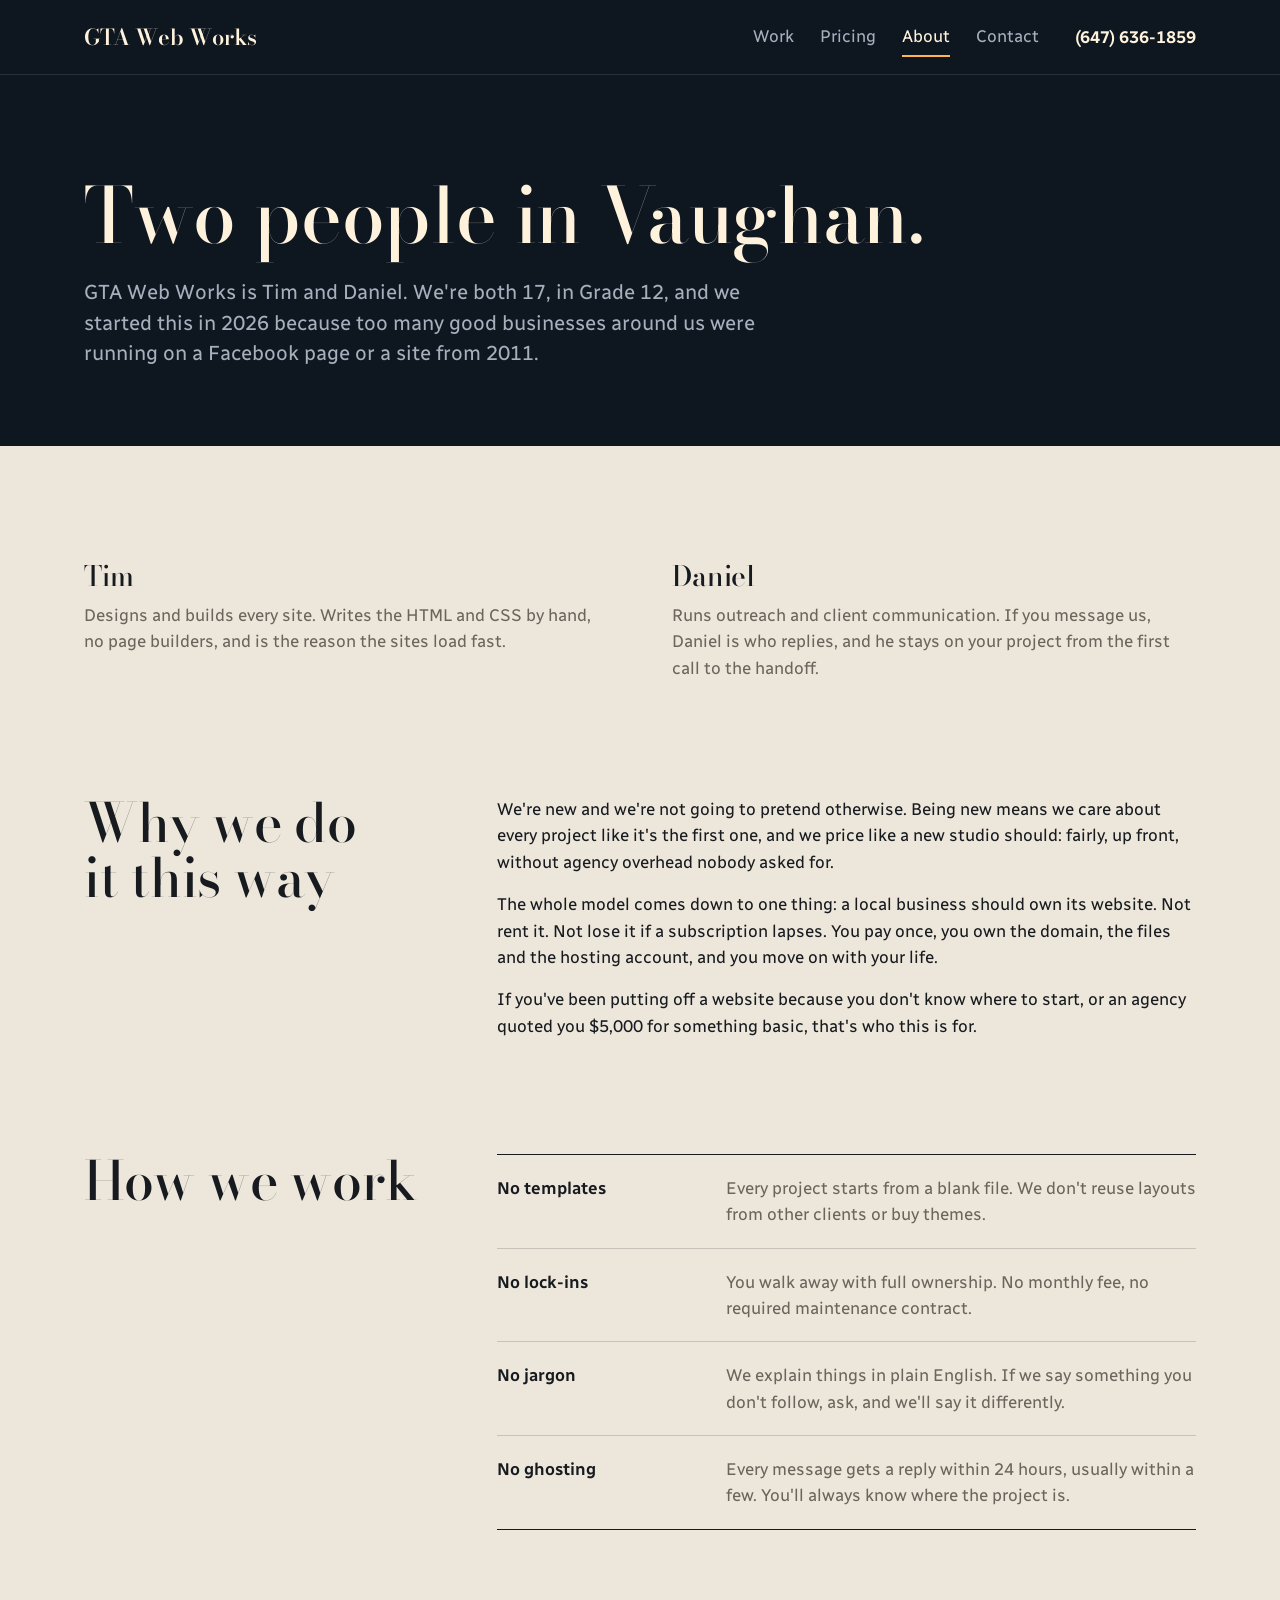
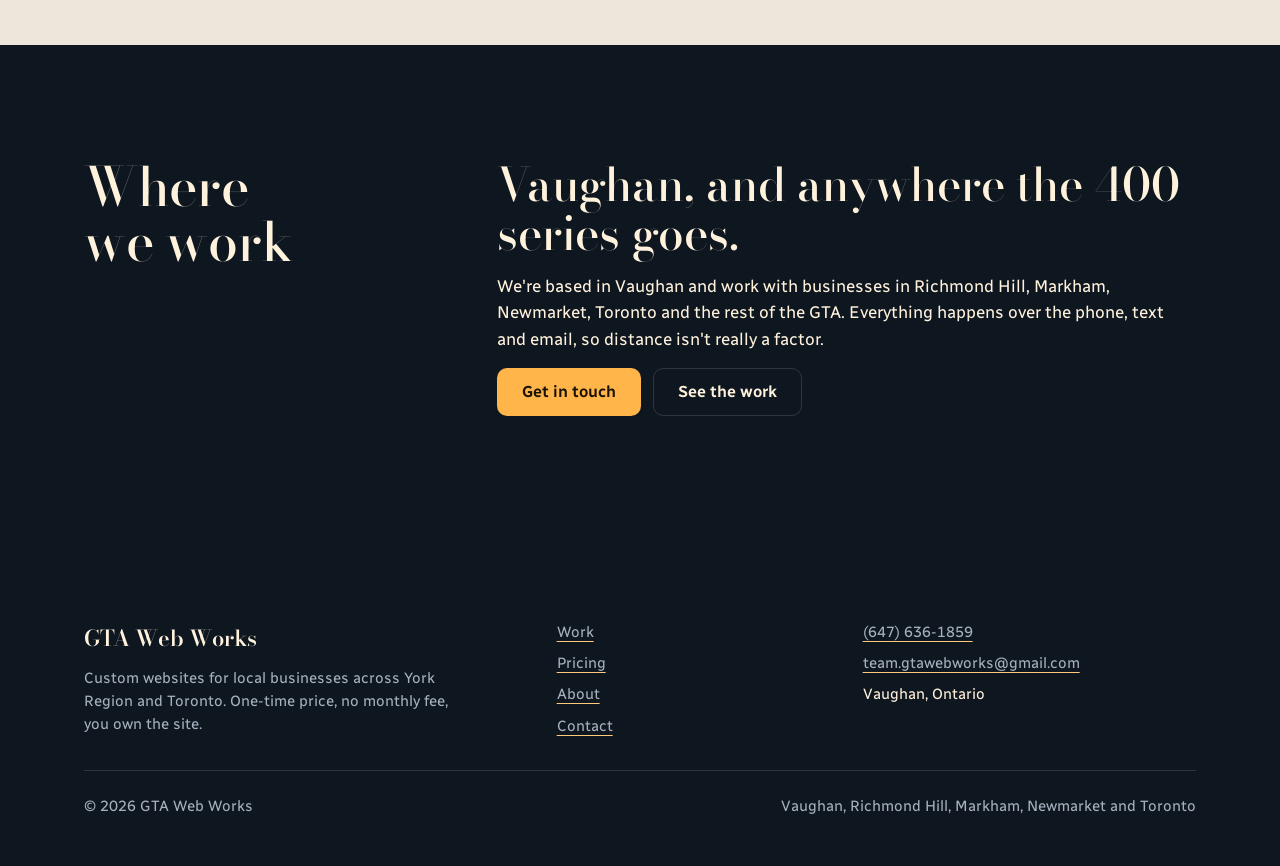
==== commit 8f5ba454: "Add files via upload" ====
--- a/about.html
+++ b/about.html
@@ -5,13 +5,14 @@
   <meta name="viewport" content="width=device-width, initial-scale=1.0">
   <title>About | GTA Web Works</title>
   <meta name="description" content="GTA Web Works is Tim and Daniel, a two-person web design studio in Vaughan, Ontario.">
+  <meta name="theme-color" content="#0e1620">
   <link rel="icon" href="favicon.svg" type="image/svg+xml">
   <link rel="preconnect" href="https://fonts.googleapis.com">
   <link rel="preconnect" href="https://fonts.gstatic.com" crossorigin>
-  <link href="https://fonts.googleapis.com/css2?family=Archivo:wdth,wght@62..125,100..900&display=swap" rel="stylesheet">
+  <link href="https://fonts.googleapis.com/css2?family=Bodoni+Moda:opsz,wght@6..96,400..900&family=Radio+Canada:wdth,wght@75..100,300..700&display=swap" rel="stylesheet">
   <link rel="stylesheet" href="styles.css">
 </head>
-<body>
+<body class="night">
 
 <header class="site-header">
   <div class="wrap">
@@ -28,55 +29,66 @@
 
 <main>
 
-  <section class="page-intro wrap">
-    <h1>Two people in Vaughan.</h1>
-    <p class="lead">GTA Web Works is Tim and Daniel. We're both 17, in Grade 12, and we started this in 2026 because too many good businesses around us were running on a Facebook page or a site from 2011.</p>
+  <section class="page-intro night">
+    <div class="wrap">
+      <h1>Two people in Vaughan.</h1>
+      <p class="lead">GTA Web Works is Tim and Daniel. We're both 17, in Grade 12, and we started this in 2026 because too many good businesses around us were running on a Facebook page or a site from 2011.</p>
+    </div>
   </section>
 
-  <section class="section wrap">
-    <div class="people">
-      <div>
-        <h3>Tim</h3>
-        <p>Designs and builds every site. Writes the HTML and CSS by hand, no page builders, and is the reason the sites load fast.</p>
-      </div>
-      <div>
-        <h3>Daniel</h3>
-        <p>Runs outreach and client communication. If you message us, Daniel is who replies, and he stays on your project from the first call to the handoff.</p>
+  <section class="section day">
+    <div class="wrap">
+      <div class="people">
+        <div>
+          <h3>Tim</h3>
+          <p>Designs and builds every site. Writes the HTML and CSS by hand, no page builders, and is the reason the sites load fast.</p>
+        </div>
+        <div>
+          <h3>Daniel</h3>
+          <p>Runs outreach and client communication. If you message us, Daniel is who replies, and he stays on your project from the first call to the handoff.</p>
+        </div>
       </div>
     </div>
   </section>
 
-  <section class="section wrap">
-    <div class="sheet">
-      <h2>Why we do it this way</h2>
-      <div class="text">
-        <p>We're new and we're not going to pretend otherwise. Being new means we care about every project like it's the first one, and we price like a new studio should: fairly, up front, without agency overhead nobody asked for.</p>
-        <p>The whole model comes down to one thing: a local business should own its website. Not rent it. Not lose it if a subscription lapses. You pay once, you own the domain, the files and the hosting account, and you move on with your life.</p>
-        <p>If you've been putting off a website because you don't know where to start, or an agency quoted you $5,000 for something basic, that's who this is for.</p>
+  <section class="section day flush-top">
+    <div class="wrap">
+      <div class="sheet">
+        <h2>Why we do it this way</h2>
+        <div class="text">
+          <p>We're new and we're not going to pretend otherwise. Being new means we care about every project like it's the first one, and we price like a new studio should: fairly, up front, without agency overhead nobody asked for.</p>
+          <p>The whole model comes down to one thing: a local business should own its website. Not rent it. Not lose it if a subscription lapses. You pay once, you own the domain, the files and the hosting account, and you move on with your life.</p>
+          <p>If you've been putting off a website because you don't know where to start, or an agency quoted you $5,000 for something basic, that's who this is for.</p>
+        </div>
       </div>
     </div>
   </section>
 
-  <section class="section wrap">
-    <div class="sheet">
-      <h2>How we work</h2>
-      <ul class="rows">
-        <li><strong>No templates</strong><span>Every project starts from a blank file. We don't reuse layouts from other clients or buy themes.</span></li>
-        <li><strong>No lock-ins</strong><span>You walk away with full ownership. No monthly fee, no required maintenance contract.</span></li>
-        <li><strong>No jargon</strong><span>We explain things in plain English. If we say something you don't follow, ask, and we'll say it differently.</span></li>
-        <li><strong>No ghosting</strong><span>Every message gets a reply within 24 hours, usually within a few. You'll always know where the project is.</span></li>
-      </ul>
+  <section class="section day flush-top">
+    <div class="wrap">
+      <div class="sheet">
+        <h2>How we work</h2>
+        <ul class="rows">
+          <li><strong>No templates</strong><span>Every project starts from a blank file. We don't reuse layouts from other clients or buy themes.</span></li>
+          <li><strong>No lock-ins</strong><span>You walk away with full ownership. No monthly fee, no required maintenance contract.</span></li>
+          <li><strong>No jargon</strong><span>We explain things in plain English. If we say something you don't follow, ask, and we'll say it differently.</span></li>
+          <li><strong>No ghosting</strong><span>Every message gets a reply within 24 hours, usually within a few. You'll always know where the project is.</span></li>
+        </ul>
+      </div>
     </div>
   </section>
 
-  <section class="section wrap">
-    <div class="sheet">
-      <h2>Where we work</h2>
-      <div class="text">
-        <p>We're based in Vaughan and work with businesses in Richmond Hill, Markham, Newmarket, Toronto and the rest of the GTA. Everything happens over the phone, text and email, so distance isn't really a factor.</p>
-        <div class="actions">
-          <a class="btn" href="contact.html">Get in touch</a>
-          <a class="btn secondary" href="work.html">See the work</a>
+  <section class="section night">
+    <div class="wrap">
+      <div class="sheet">
+        <h2>Where we work</h2>
+        <div class="text">
+          <p class="display-line">Vaughan, and anywhere the 400 series goes.</p>
+          <p>We're based in Vaughan and work with businesses in Richmond Hill, Markham, Newmarket, Toronto and the rest of the GTA. Everything happens over the phone, text and email, so distance isn't really a factor.</p>
+          <div class="actions">
+            <a class="btn" href="contact.html">Get in touch</a>
+            <a class="btn secondary" href="work.html">See the work</a>
+          </div>
         </div>
       </div>
     </div>
@@ -84,11 +96,11 @@
 
 </main>
 
-<footer class="site-footer">
+<footer class="site-footer night">
   <div class="wrap">
     <div>
       <a class="wordmark" href="index.html">GTA Web Works</a>
-      <p>Custom websites for small businesses across the Greater Toronto Area. One-time price, no monthly fee, you own the site.</p>
+      <p>Custom websites for local businesses across York Region and Toronto. One-time price, no monthly fee, you own the site.</p>
     </div>
     <ul>
       <li><a href="work.html">Work</a></li>
--- a/styles.css
+++ b/styles.css
@@ -1,66 +1,104 @@
 /* GTA Web Works
-   One family (Archivo, variable width + weight), black on white,
-   one yellow. Rows and rules, not cards. */
+   The plaza at night. Lit sign boxes for the work, limestone daylight for the paperwork.
+   Every token has a reason; see DESIGN.md. */
 
 :root {
-  --white: #fff;
-  --black: #000;
-  --gray: #666;
-  --gray-2: #a3a3a3;
-  --rule: #dcdcdc;
-  --rule-soft: #ececec;
-  --yellow: #ffe600;
-
-  --font: 'Archivo', Arial, Helvetica, sans-serif;
-
-  --max: 1200px;
-  --pad: clamp(20px, 4.5vw, 64px);
-
-  --s-1: 8px;
-  --s-2: 16px;
-  --s-3: 24px;
-  --s-4: 40px;
-  --s-5: 64px;
-  --s-6: 104px;
-  --s-7: 152px;
-}
-
-* { box-sizing: border-box; margin: 0; padding: 0; }
+  --night: #0e1620;        /* sky over Highway 7 at 11pm */
+  --night-2: #16212e;      /* inside a lit sign box */
+  --night-3: #1e2b3a;      /* the box's edge */
+  --glow: #fff2dc;         /* backlit sign white */
+  --glow-muted: #a6b0bd;   /* unlit lettering */
+  --amber: #ffb54a;        /* sodium light, sign-box amber */
+  --amber-2: #ffcb7a;      /* the same light, closer */
+  --amber-ink: #1b1204;    /* text on amber */
+  --day: #ede7db;          /* limestone in daylight */
+  --day-2: #e3dccd;        /* limestone, shadow side */
+  --day-3: #d6ceba;        /* the joint between two stones */
+  --ink: #171a1f;          /* wet asphalt */
+  --ink-muted: #6b665d;    /* asphalt in the shade */
+
+  --serif: 'Bodoni Moda', 'Didot', 'Bodoni 72', 'Times New Roman', serif;
+  --sans: 'Radio Canada', 'Helvetica Neue', Arial, sans-serif;
+
+  --max: 1240px;
+  --pad: clamp(20px, 5vw, 72px);
+  --radius: 18px;
+  --ease: cubic-bezier(0.2, 0.8, 0.2, 1);
+}
+
+/* Two fields. Components read only these. */
+.night {
+  --bg: var(--night);
+  --fg: var(--glow);
+  --muted: var(--glow-muted);
+  --rule: rgba(255, 242, 220, 0.14);
+  --rule-soft: rgba(255, 242, 220, 0.08);
+  --surface: var(--night-2);
+  --surface-edge: var(--night-3);
+  --btn-bg: var(--amber);
+  --btn-fg: var(--amber-ink);
+  --link: var(--amber-2);
+  background: var(--bg);
+  color: var(--fg);
+}
+
+.day {
+  --bg: var(--day);
+  --fg: var(--ink);
+  --muted: var(--ink-muted);
+  --rule: rgba(23, 26, 31, 0.18);
+  --rule-soft: rgba(23, 26, 31, 0.1);
+  --surface: var(--day-2);
+  --surface-edge: var(--day-3);
+  --btn-bg: var(--ink);
+  --btn-fg: var(--day);
+  --link: var(--ink);
+  background: var(--bg);
+  color: var(--fg);
+}
+
+/* Reset */
+
+*, *::before, *::after { box-sizing: border-box; margin: 0; padding: 0; }
 
 html {
   -webkit-text-size-adjust: 100%;
   -webkit-font-smoothing: antialiased;
-  scroll-padding-top: 88px;
+  scroll-padding-top: 90px;
+  background: var(--night);
 }
 
 body {
-  font-family: var(--font);
+  font-family: var(--sans);
   font-size: 17px;
-  line-height: 1.5;
-  color: var(--black);
-  background: var(--white);
-  font-variant-numeric: tabular-nums;
+  line-height: 1.55;
+  background: var(--night);
+  color: var(--glow);
+  font-variant-numeric: lining-nums;
 }
 
 img { display: block; max-width: 100%; height: auto; }
 
 a { color: inherit; text-decoration: none; }
-p a, li a, dd a, td a, .text a {
+
+.text a, p a, li a, dd a, td a {
   text-decoration: underline;
+  text-decoration-color: var(--link);
   text-decoration-thickness: 1px;
-  text-underline-offset: 3px;
-}
-p a:hover, li a:hover, dd a:hover, td a:hover, .text a:hover {
-  text-decoration-color: var(--yellow);
+  text-underline-offset: 4px;
+  transition: text-decoration-thickness .2s var(--ease), text-decoration-color .2s var(--ease);
+}
+.text a:hover, p a:hover, li a:hover, dd a:hover, td a:hover {
   text-decoration-thickness: 3px;
 }
 
 :focus-visible {
-  outline: 3px solid var(--yellow);
-  outline-offset: 3px;
-}
-
-::selection { background: var(--yellow); color: var(--black); }
+  outline: 2px solid var(--amber);
+  outline-offset: 4px;
+  border-radius: 4px;
+}
+
+::selection { background: var(--amber); color: var(--amber-ink); }
 
 .wrap {
   max-width: var(--max);
@@ -69,522 +107,700 @@
   padding-right: var(--pad);
 }
 
-/* Type scale: 14 / 17 / 21 / 28 / 40 / 56+ */
-
-h1, h2, h3 {
-  font-weight: 700;
-  letter-spacing: -0.02em;
+.sr-only {
+  position: absolute; width: 1px; height: 1px; padding: 0; margin: -1px;
+  overflow: hidden; clip: rect(0, 0, 0, 0); white-space: nowrap; border: 0;
+}
+
+/* Type
+   Display: Bodoni Moda, the lettering of a business that has been there thirty years.
+   Text: Radio Canada, plain and Canadian. */
+
+h1, h2, h3, .display {
+  font-family: var(--serif);
+  font-weight: 500;
+  line-height: 1.02;
+  letter-spacing: -0.005em;
+  text-wrap: balance;
+}
+
+h1 {
+  font-size: clamp(40px, 6vw, 84px);
+  font-variation-settings: 'opsz' 96;
+  line-height: 0.98;
+}
+
+h2 {
+  font-size: clamp(34px, 4.2vw, 58px);
+  font-variation-settings: 'opsz' 72;
+}
+
+h3 {
+  font-size: clamp(22px, 2.2vw, 28px);
+  font-variation-settings: 'opsz' 36;
+  line-height: 1.1;
+}
+
+.display-line {
+  font-family: var(--serif);
+  font-weight: 500;
+  font-variation-settings: 'opsz' 72;
+  font-size: clamp(30px, 3.6vw, 50px);
   line-height: 1.05;
+  letter-spacing: -0.005em;
   text-wrap: balance;
 }
 
-h1 { font-size: clamp(38px, 6.2vw, 76px); letter-spacing: -0.03em; line-height: 1; }
-h2 { font-size: clamp(28px, 3.6vw, 44px); }
-h3 { font-size: clamp(20px, 2vw, 24px); letter-spacing: -0.01em; }
-
 .lead {
-  font-size: clamp(19px, 1.7vw, 22px);
-  line-height: 1.4;
+  font-size: clamp(18px, 1.6vw, 21px);
+  line-height: 1.5;
   max-width: 34em;
-}
-
+  text-wrap: pretty;
+}
+
+.muted { color: var(--muted); }
 .small { font-size: 14px; }
-.muted { color: var(--gray); }
-
-.condensed {
-  font-stretch: 78%;
-  font-weight: 600;
-  letter-spacing: 0.005em;
-}
-
-.wide {
-  font-stretch: 125%;
-  font-weight: 800;
-  letter-spacing: -0.01em;
-}
-
-/* Header */
+.condensed { font-stretch: 85%; letter-spacing: 0.01em; }
+
+.text > * + * { margin-top: 16px; }
+.text p { max-width: 42em; text-wrap: pretty; }
+.text ul { padding-left: 1.15em; max-width: 42em; }
+.text ul li + li { margin-top: 6px; }
+
+/* Header: always night, always solid. */
 
 .site-header {
   position: sticky;
   top: 0;
-  z-index: 10;
-  background: var(--white);
-  border-bottom: 1px solid var(--black);
+  z-index: 20;
+  background: var(--night);
+  border-bottom: 1px solid rgba(255, 242, 220, 0.12);
+  color: var(--glow);
 }
 
 .site-header .wrap {
   display: flex;
   align-items: center;
-  gap: var(--s-3) var(--s-4);
   flex-wrap: wrap;
-  min-height: 64px;
-  padding-top: 14px;
-  padding-bottom: 14px;
+  gap: 12px 36px;
+  min-height: 72px;
+  padding-top: 16px;
+  padding-bottom: 16px;
 }
 
 .wordmark {
-  font-stretch: 125%;
-  font-weight: 800;
-  font-size: 18px;
+  font-family: var(--serif);
+  font-weight: 600;
+  font-variation-settings: 'opsz' 24;
+  font-size: 22px;
   letter-spacing: -0.01em;
   white-space: nowrap;
-}
-
-.site-nav {
-  display: flex;
-  gap: var(--s-3);
-  margin-left: auto;
-}
+  color: var(--glow);
+}
+
+.site-nav { display: flex; gap: 26px; margin-left: auto; }
 
 .site-nav a {
-  padding: 4px 0;
-  border-bottom: 3px solid transparent;
-}
-
-.site-nav a:hover { border-bottom-color: var(--yellow); }
-.site-nav a[aria-current="page"] { border-bottom-color: var(--black); }
+  padding: 6px 0;
+  border-bottom: 2px solid transparent;
+  color: var(--glow-muted);
+  transition: color .2s var(--ease), border-color .2s var(--ease);
+}
+.site-nav a:hover { color: var(--glow); }
+.site-nav a[aria-current="page"] { color: var(--glow); border-bottom-color: var(--amber); }
 
 .header-phone {
-  font-stretch: 125%;
-  font-weight: 800;
-  font-size: 15px;
+  font-weight: 600;
   white-space: nowrap;
-}
-
-@media (max-width: 720px) {
-  .hero, .page-intro { padding-top: var(--s-5); }
-  .site-header .wrap { row-gap: 10px; }
-  .site-nav { margin-left: 0; width: 100%; gap: 20px; order: 3; font-size: 16px; }
+  color: var(--glow);
+  padding: 8px 0;
+}
+.header-phone:hover { color: var(--amber-2); }
+
+@media (max-width: 760px) {
+  .site-header .wrap { row-gap: 8px; }
+  .site-nav { width: 100%; margin-left: 0; gap: 22px; order: 3; font-size: 16px; }
   .header-phone { margin-left: auto; }
 }
 
 /* Sections */
 
-.section {
-  padding-top: var(--s-6);
-  padding-bottom: var(--s-6);
-}
-
-.section.tight {
-  padding-top: var(--s-5);
-  padding-bottom: var(--s-5);
-}
-
-.section + .section { border-top: 1px solid var(--black); }
-
-/* Two-column sheet: heading left, content right */
+.section { padding-top: clamp(64px, 9vw, 128px); padding-bottom: clamp(64px, 9vw, 128px); }
+.section.tight { padding-top: clamp(48px, 6vw, 88px); padding-bottom: clamp(48px, 6vw, 88px); }
+.section.flush-top { padding-top: 0; }
 
 .sheet {
   display: grid;
   grid-template-columns: minmax(0, 4fr) minmax(0, 8fr);
-  gap: var(--s-4) var(--s-5);
+  gap: 32px 64px;
   align-items: start;
 }
-
-.sheet > h2 { position: sticky; top: 96px; }
-
+.sheet > h2 { position: sticky; top: 104px; }
 @media (max-width: 880px) {
-  .sheet { grid-template-columns: 1fr; gap: var(--s-3); }
+  .sheet { grid-template-columns: 1fr; gap: 20px; }
   .sheet > h2 { position: static; }
 }
 
-/* Rows with rules (spec sheet / price list) */
-
-.rows { list-style: none; border-top: 1px solid var(--black); }
-
-.rows > li {
-  display: grid;
-  grid-template-columns: minmax(0, 2fr) minmax(0, 5fr);
-  gap: var(--s-2) var(--s-4);
-  padding: 20px 0;
-  border-bottom: 1px solid var(--rule);
-}
-
-.rows > li:last-child { border-bottom: 1px solid var(--black); }
-.rows > li > strong { font-weight: 700; }
-.rows > li > span { color: var(--gray); }
-
-@media (max-width: 600px) {
-  .rows > li { grid-template-columns: 1fr; gap: 4px; }
-}
-
 /* Buttons */
 
 .btn {
-  display: inline-block;
-  padding: 14px 22px;
-  background: var(--black);
-  color: var(--white);
-  font-weight: 700;
+  display: inline-flex;
+  align-items: center;
+  gap: 10px;
+  padding: 15px 24px;
+  border-radius: 10px;
+  background: var(--btn-bg);
+  color: var(--btn-fg);
+  font-weight: 600;
+  font-size: 16px;
   line-height: 1;
-  border: 2px solid var(--black);
+  border: 1px solid transparent;
   cursor: pointer;
   font-family: inherit;
-  font-size: 17px;
-}
-
-.btn:hover { background: var(--yellow); color: var(--black); border-color: var(--black); }
-
+  text-decoration: none;
+  transition: transform .2s var(--ease), background-color .2s var(--ease), color .2s var(--ease), border-color .2s var(--ease);
+}
+.btn:hover { transform: translateY(-1px); }
+.btn:active { transform: translateY(0); }
 .text a.btn, .text a.btn:hover, a.btn { text-decoration: none; }
-.btn.secondary { background: transparent; color: var(--black); }
-.btn.secondary:hover { background: var(--yellow); }
-
-.actions {
-  display: flex;
-  flex-wrap: wrap;
-  gap: 12px;
-  align-items: center;
-}
-
-/* Hero */
-
-.hero { padding-top: var(--s-6); padding-bottom: var(--s-5); }
-
-.hero h1 { max-width: 14em; }
-
-.hero .price-line {
-  margin-top: var(--s-3);
-  text-wrap: pretty;
-  font-size: clamp(22px, 2.6vw, 32px);
-  font-weight: 500;
-  letter-spacing: -0.02em;
-  line-height: 1.2;
-}
-
-.hero .price-line b {
-  font-stretch: 125%;
-  font-weight: 800;
-}
-
-.hero .actions { margin-top: var(--s-4); }
-
-.hero + .section { padding-top: var(--s-4); }
-
-.hero .fine {
-  margin-top: var(--s-3);
-  color: var(--gray);
-  max-width: 40em;
-}
-
-/* Screenshots */
-
-.shot {
-  display: block;
+
+.night .btn:hover { background: var(--amber-2); }
+.day .btn:hover { background: #2a2f37; }
+
+.btn.secondary {
+  background: transparent;
+  color: var(--fg);
+  border-color: var(--rule);
+}
+.btn.secondary:hover { background: var(--surface); border-color: var(--fg); }
+
+.actions { display: flex; flex-wrap: wrap; gap: 12px; align-items: center; }
+
+/* Panels: the lit sign boxes */
+
+.panel {
+  background: var(--surface);
+  border: 1px solid var(--surface-edge);
+  border-radius: var(--radius);
+  overflow: hidden;
   position: relative;
-  border: 1px solid var(--black);
-  border-radius: 6px;
-  overflow: hidden;
-  background: var(--rule-soft);
-  aspect-ratio: 14 / 9;
-}
-
-.shot.tall { aspect-ratio: 4 / 5; }
+}
+.night .panel {
+  box-shadow:
+    inset 0 1px 0 rgba(255, 242, 220, 0.09),
+    0 40px 90px -40px rgba(0, 0, 0, 0.75);
+}
+.day .panel {
+  box-shadow: 0 30px 60px -40px rgba(23, 26, 31, 0.45);
+}
+
+.shot { display: block; position: relative; aspect-ratio: 16 / 10; background: var(--surface); }
+.shot img { width: 100%; height: 100%; object-fit: cover; object-position: top; }
 .shot.square { aspect-ratio: 1 / 1; }
 
-/* If both the local screenshot and the fallback fail, show the name instead of a broken icon */
+/* If the screenshot and the fallback both fail, show the lit name instead of a broken icon */
 .shot.empty::after {
   content: attr(data-name);
   position: absolute;
   inset: 0;
   display: grid;
   place-items: center;
-  padding: var(--s-3);
+  padding: 32px;
   text-align: center;
-  color: var(--gray);
+  font-family: var(--serif);
+  font-variation-settings: 'opsz' 48;
+  font-size: clamp(22px, 3vw, 36px);
+  color: var(--fg);
+}
+
+/* Hero */
+
+.hero { padding-top: clamp(56px, 8vw, 120px); padding-bottom: clamp(56px, 7vw, 96px); overflow: hidden; }
+
+.hero .wrap {
+  display: grid;
+  grid-template-columns: minmax(0, 5fr) minmax(0, 7fr);
+  gap: 40px 56px;
+  align-items: center;
+}
+
+.hero h1 { max-width: 9em; font-size: clamp(40px, 4.9vw, 74px); }
+.hero .lead { margin-top: 24px; color: var(--glow-muted); }
+.hero .lead strong { color: var(--glow); font-weight: 600; }
+.hero .actions { margin-top: 32px; }
+
+.hero-visual { margin-right: calc(var(--pad) * -1); }
+
+.hint { margin-top: 14px; color: var(--glow-muted); font-size: 14px; display: flex; justify-content: space-between; gap: 16px; padding-right: var(--pad); }
+
+@media (max-width: 960px) {
+  .hero .wrap { grid-template-columns: 1fr; }
+  .hint { flex-direction: column; gap: 4px; }
+  .hero-visual { margin-left: calc(var(--pad) * -1); margin-right: calc(var(--pad) * -1); }
+  .hero-visual .compare { border-radius: 0; border-left: 0; border-right: 0; }
+  .hint { padding-left: var(--pad); }
+}
+
+/* The compare slider: drag the light across */
+
+.compare {
+  --pos: 100%;
+  position: relative;
+  aspect-ratio: 16 / 10;
+  border-radius: var(--radius);
+  overflow: hidden;
+  background: var(--night-2);
+  border: 1px solid var(--night-3);
+  box-shadow: inset 0 1px 0 rgba(255, 242, 220, 0.07), 0 50px 100px -40px rgba(0, 0, 0, 0.8);
+  touch-action: pan-y;
+  user-select: none;
+  -webkit-user-select: none;
+}
+
+.compare .layer { position: absolute; inset: 0; }
+
+.compare .before {
+  background: #0b1219;
+  display: flex;
+  align-items: center;
+  padding: 24px 24px 24px 6%;
+}
+
+.listing {
+  width: clamp(200px, 34%, 340px);
+  color: rgba(166, 176, 189, 0.85);
+  padding: 22px 24px;
+  border: 1px solid rgba(166, 176, 189, 0.16);
+  border-radius: 12px;
+  background: rgba(14, 22, 32, 0.6);
+}
+.listing-name {
+  font-family: var(--serif);
+  font-variation-settings: 'opsz' 36;
+  font-size: clamp(22px, 2.6vw, 30px);
+  color: rgba(255, 242, 220, 0.72);
+  line-height: 1.05;
+}
+.listing-row { margin-top: 10px; font-size: 15px; }
+.listing-row + .listing-row { margin-top: 6px; }
+.listing-ghost {
+  display: inline-block;
+  margin-top: 14px;
+  padding: 8px 14px;
+  border: 1px dashed rgba(166, 176, 189, 0.4);
+  border-radius: 6px;
+  font-size: 14px;
+  color: rgba(166, 176, 189, 0.6);
+}
+.listing-lines { margin-top: 18px; display: grid; gap: 8px; }
+.listing-lines span { display: block; height: 8px; border-radius: 4px; background: rgba(166, 176, 189, 0.12); }
+.listing-lines span:nth-child(2) { width: 82%; }
+.listing-lines span:nth-child(3) { width: 58%; }
+
+.compare .after {
+  clip-path: inset(0 0 0 var(--pos));
+  background: var(--night-2);
+}
+.compare .after img { width: 100%; height: 100%; object-fit: cover; object-position: top; }
+.compare .after.empty img { display: none; }
+.compare .after.empty::after {
+  content: attr(data-name);
+  position: absolute;
+  inset: 0;
+  z-index: 1;
+  display: flex;
+  align-items: center;
+  justify-content: flex-end;
+  text-align: right;
+  padding: 8% 8% 8% 45%;
+  font-family: var(--serif);
+  font-variation-settings: 'opsz' 48;
+  font-size: clamp(20px, 2.4vw, 32px);
+  line-height: 1.1;
+  color: var(--glow);
+  background: var(--night-2);
+}
+
+.compare .beam {
+  position: absolute;
+  top: 0;
+  bottom: 0;
+  left: var(--pos);
+  width: 2px;
+  transform: translateX(-1px);
+  background: var(--amber-2);
+  box-shadow:
+    0 0 18px 2px rgba(255, 181, 74, 0.55),
+    0 0 90px 14px rgba(255, 181, 74, 0.22);
+  pointer-events: none;
+}
+
+.compare .knob {
+  position: absolute;
+  top: 50%;
+  left: var(--pos);
+  width: 46px;
+  height: 46px;
+  transform: translate(-50%, -50%);
+  border-radius: 50%;
+  background: var(--amber);
+  color: var(--amber-ink);
+  display: grid;
+  place-items: center;
+  box-shadow: 0 8px 26px rgba(0, 0, 0, 0.5);
+  pointer-events: none;
+  transition: transform .2s var(--ease);
+}
+.compare.dragging .knob { transform: translate(-50%, -50%) scale(1.08); }
+.compare .knob svg { width: 22px; height: 22px; }
+
+.compare .tag {
+  position: absolute;
+  z-index: 2;
+  bottom: 14px;
+  font-size: 13px;
   font-weight: 600;
-}
-
-.shot img {
+  font-stretch: 85%;
+  letter-spacing: 0.02em;
+  padding: 5px 10px;
+  border-radius: 6px;
+  pointer-events: none;
+}
+.compare .tag.before-tag { left: 14px; color: rgba(166, 176, 189, 0.8); background: rgba(11, 18, 25, 0.7); }
+.compare .tag.after-tag { right: 14px; color: var(--amber-ink); background: var(--amber); }
+
+.compare input[type="range"] {
+  position: absolute;
+  inset: 0;
+  width: 100%;
+  height: 100%;
+  margin: 0;
+  opacity: 0;
+  cursor: ew-resize;
+  -webkit-appearance: none;
+  appearance: none;
+  background: transparent;
+}
+.compare input[type="range"]:focus-visible { opacity: 1; outline: 2px solid var(--amber); outline-offset: -3px; }
+
+@media (max-width: 640px) {
+  .compare { aspect-ratio: 4 / 3; }
+  .compare .after.empty::after { padding-left: 58%; font-size: 18px; }
+  .listing { width: 48%; padding: 16px 16px; }
+  .listing-lines { display: none; }
+  .listing-ghost { margin-top: 10px; }
+}
+
+/* Work items: lit panels, alternating sides */
+
+.work-item {
+  display: grid;
+  grid-template-columns: minmax(0, 7fr) minmax(0, 5fr);
+  gap: 28px 64px;
+  align-items: center;
+}
+.work-item.flip { grid-template-columns: minmax(0, 5fr) minmax(0, 7fr); }
+.work-item.flip .work-media { order: 2; }
+.work-item + .work-item { margin-top: clamp(56px, 7vw, 104px); }
+
+.work-title { display: flex; flex-wrap: wrap; align-items: baseline; gap: 6px 16px; }
+.work-title h3 { font-size: clamp(26px, 2.8vw, 36px); }
+.work-meta { color: var(--muted); font-size: 15px; font-stretch: 85%; }
+.work-item .text { margin-top: 18px; }
+.work-item .text p { max-width: 30em; }
+.work-item .actions { margin-top: 22px; }
+
+@media (max-width: 880px) {
+  .work-item, .work-item.flip { grid-template-columns: 1fr; }
+  .work-item.flip .work-media { order: 0; }
+}
+
+/* Facts list: six things, two columns, no boxes */
+
+.facts {
+  list-style: none;
+  display: grid;
+  grid-template-columns: 1fr 1fr;
+  gap: 0 56px;
+}
+.facts li {
+  padding: 22px 0 24px;
+  border-top: 1px solid var(--rule);
+}
+.facts h3 { font-size: 22px; margin-bottom: 8px; }
+.facts p { color: var(--muted); max-width: 26em; }
+@media (max-width: 720px) { .facts { grid-template-columns: 1fr; } }
+
+/* Full-bleed photo break: dusk into daylight */
+
+.break {
+  position: relative;
+  height: clamp(380px, 62vh, 680px);
+  overflow: hidden;
+  background: var(--night);
+}
+.break img {
   width: 100%;
   height: 100%;
   object-fit: cover;
-  object-position: top;
-}
-
-.caption {
-  display: flex;
-  justify-content: space-between;
-  gap: var(--s-2);
-  flex-wrap: wrap;
-  margin-top: 12px;
-  font-size: 15px;
-}
-
-.caption span { color: var(--gray); }
-
-/* Work list on the home page */
-
-.work-item {
-  display: grid;
-  grid-template-columns: minmax(0, 8fr) minmax(0, 4fr);
-  gap: var(--s-3) var(--s-5);
-  align-items: end;
-}
-
-.work-item + .work-item { margin-top: var(--s-5); }
-.work-item .text p { max-width: 30em; }
-.work-item .text .actions { margin-top: var(--s-3); }
-
-@media (max-width: 880px) {
-  .work-item { grid-template-columns: 1fr; }
-}
-
-/* Pricing band */
-
-.band {
-  background: var(--yellow);
-  border-top: 1px solid var(--black);
-}
-
-.price-list { list-style: none; border-top: 2px solid var(--black); }
-
+  object-position: center 60%;
+}
+.break::before {
+  content: '';
+  position: absolute;
+  inset: 0;
+  background:
+    linear-gradient(to bottom, var(--night) 0%, rgba(14, 22, 32, 0) 34%),
+    linear-gradient(to top, var(--day) 0%, rgba(237, 231, 219, 0) 26%);
+  pointer-events: none;
+}
+.break .caption {
+  position: absolute;
+  left: 0; right: 0;
+  bottom: clamp(48px, 9vh, 96px);
+  color: var(--glow);
+  text-shadow: 0 2px 24px rgba(0, 0, 0, 0.45);
+}
+.break .caption .display-line { max-width: 14em; }
+.break .caption .small { margin-top: 10px; color: rgba(255, 242, 220, 0.85); }
+
+/* Price list (day) */
+
+.price-list { list-style: none; border-top: 1px solid var(--fg); }
 .price-list > li {
   display: grid;
   grid-template-columns: minmax(0, 3fr) minmax(0, 6fr) auto;
-  gap: 8px var(--s-4);
+  gap: 6px 40px;
   align-items: baseline;
-  padding: 22px 0;
-  border-bottom: 1px solid var(--black);
-}
-
-.price-list h3 { font-size: clamp(20px, 2.2vw, 26px); }
-.price-list p { max-width: 34em; }
-
+  padding: 28px 0;
+  border-bottom: 1px solid var(--rule);
+}
+.price-list > li:last-child { border-bottom: 1px solid var(--fg); }
+.price-list h3 { font-size: clamp(24px, 2.4vw, 30px); }
+.price-list p { color: var(--muted); max-width: 32em; }
 .price-list .price {
-  font-stretch: 125%;
-  font-weight: 800;
-  font-size: clamp(30px, 3.6vw, 44px);
-  letter-spacing: -0.02em;
+  font-family: var(--serif);
+  font-weight: 600;
+  font-variation-settings: 'opsz' 96;
+  font-size: clamp(40px, 4.6vw, 64px);
   line-height: 1;
+  letter-spacing: -0.01em;
   white-space: nowrap;
-}
-
-.price-list .price small {
-  font-stretch: 100%;
-  font-weight: 500;
-  font-size: 15px;
-  letter-spacing: 0;
-  margin-left: 6px;
-}
-
+  color: var(--fg);
+}
 @media (max-width: 760px) {
   .price-list > li { grid-template-columns: 1fr auto; grid-auto-flow: dense; }
   .price-list > li p { grid-column: 1 / -1; }
   .price-list .price { grid-column: 2; grid-row: 1; }
 }
 
-/* Steps: an actual sequence, so it's numbered */
-
-.steps { list-style: none; counter-reset: step; max-width: 44em; }
-
+/* Steps: a real sequence, so numbered, in the display face */
+
+.steps { list-style: none; counter-reset: step; max-width: 46em; }
 .steps > li {
   counter-increment: step;
   display: grid;
-  grid-template-columns: 2.2em minmax(0, 1fr);
-  gap: 0 8px;
-  padding: 18px 0;
+  grid-template-columns: 2.4em minmax(0, 1fr);
+  gap: 2px 12px;
+  padding: 20px 0;
   border-top: 1px solid var(--rule);
 }
-
-.steps > li:first-child { border-top: 1px solid var(--black); }
-.steps > li:last-child { border-bottom: 1px solid var(--black); }
-
+.steps > li:last-child { border-bottom: 1px solid var(--rule); }
 .steps > li::before {
   content: counter(step) ".";
-  font-weight: 700;
-  font-stretch: 125%;
-}
-
-.steps > li strong { display: block; grid-column: 2; }
-.steps > li span { color: var(--gray); grid-column: 2; }
+  font-family: var(--serif);
+  font-weight: 600;
+  font-variation-settings: 'opsz' 36;
+  font-size: 26px;
+  line-height: 1;
+  grid-row: 1 / span 2;
+  padding-top: 2px;
+}
+.steps > li strong { display: block; grid-column: 2; font-weight: 600; }
+.steps > li span { grid-column: 2; color: var(--muted); }
 
 /* Comparison table (pricing page) */
 
-.compare { width: 100%; border-collapse: collapse; }
-
-.compare th, .compare td {
+.compare-table { width: 100%; border-collapse: collapse; }
+.compare-table th, .compare-table td {
   text-align: left;
   vertical-align: top;
-  padding: 14px 16px 14px 0;
+  padding: 16px 20px 16px 0;
   border-bottom: 1px solid var(--rule);
 }
-
-.compare thead th {
-  border-bottom: 2px solid var(--black);
-  font-weight: 700;
-  padding-top: 0;
-}
-
-.compare thead th .price {
+.compare-table thead th { border-bottom: 1px solid var(--fg); padding-top: 0; font-weight: 600; }
+.compare-table thead th .price {
   display: block;
-  font-stretch: 125%;
-  font-weight: 800;
-  font-size: clamp(26px, 3vw, 36px);
-  letter-spacing: -0.02em;
+  font-family: var(--serif);
+  font-weight: 600;
+  font-variation-settings: 'opsz' 96;
+  font-size: clamp(30px, 3.4vw, 46px);
   line-height: 1.05;
-  margin-top: 4px;
-}
-
-.compare tbody th { font-weight: 600; width: 22%; }
-.compare td { color: var(--gray); }
-.compare td.yes { color: var(--black); }
-.compare tbody tr:last-child th, .compare tbody tr:last-child td { border-bottom: 2px solid var(--black); }
+  letter-spacing: -0.01em;
+  margin-top: 6px;
+}
+.compare-table tbody th { font-weight: 600; width: 20%; }
+.compare-table td { color: var(--muted); }
+.compare-table td.yes { color: var(--fg); }
+.compare-table tbody tr:last-child th, .compare-table tbody tr:last-child td { border-bottom: 1px solid var(--fg); }
 
 @media (max-width: 720px) {
-  .compare thead { display: none; }
-  .compare, .compare tbody, .compare tr, .compare th, .compare td { display: block; }
-  .compare tbody th { width: auto; border-bottom: 0; padding-bottom: 4px; padding-top: 18px; }
-  .compare td { padding: 3px 0; border-bottom: 0; }
-  .compare td::before { content: attr(data-tier) ": "; color: var(--black); font-weight: 600; }
-  .compare tr { border-bottom: 1px solid var(--rule); padding-bottom: 14px; }
-  .compare tbody tr:last-child th, .compare tbody tr:last-child td { border-bottom: 0; }
-  .compare tbody tr:last-child { border-bottom: 2px solid var(--black); }
-}
+  .compare-table thead { display: none; }
+  .compare-table, .compare-table tbody, .compare-table tr, .compare-table th, .compare-table td { display: block; }
+  .compare-table tbody th { width: auto; border-bottom: 0; padding-bottom: 6px; padding-top: 20px; font-family: var(--serif); font-variation-settings: 'opsz' 24; font-size: 22px; font-weight: 500; }
+  .compare-table td { padding: 3px 0; border-bottom: 0; }
+  .compare-table td::before { content: attr(data-tier) ": "; color: var(--fg); font-weight: 600; }
+  .compare-table tr { border-bottom: 1px solid var(--rule); padding-bottom: 16px; }
+  .compare-table tbody tr:last-child th, .compare-table tbody tr:last-child td { border-bottom: 0; }
+  .compare-table tbody tr:last-child { border-bottom: 1px solid var(--fg); }
+}
+
+/* Rows (what else it costs, how we work) */
+
+.rows { list-style: none; border-top: 1px solid var(--fg); }
+.rows > li {
+  display: grid;
+  grid-template-columns: minmax(0, 2fr) minmax(0, 5fr);
+  gap: 6px 40px;
+  padding: 20px 0;
+  border-bottom: 1px solid var(--rule);
+}
+.rows > li:last-child { border-bottom: 1px solid var(--fg); }
+.rows > li > strong { font-weight: 600; }
+.rows > li > span { color: var(--muted); }
+@media (max-width: 600px) { .rows > li { grid-template-columns: 1fr; gap: 4px; } }
 
 /* FAQ */
 
-.faq { border-top: 1px solid var(--black); max-width: 44em; }
+.faq { border-top: 1px solid var(--fg); max-width: 46em; }
 .faq details { border-bottom: 1px solid var(--rule); }
-.faq details:last-child { border-bottom: 1px solid var(--black); }
-
+.faq details:last-child { border-bottom: 1px solid var(--fg); }
 .faq summary {
   cursor: pointer;
-  padding: 18px 0;
+  padding: 20px 0;
   font-weight: 600;
   list-style: none;
   display: flex;
   justify-content: space-between;
-  gap: var(--s-2);
-}
-
+  gap: 16px;
+}
 .faq summary::-webkit-details-marker { display: none; }
-.faq summary::after { content: "+"; font-weight: 400; font-size: 22px; line-height: 1; }
-.faq details[open] summary::after { content: "\2013"; }
-.faq details p { padding: 0 0 20px; color: var(--gray); max-width: 40em; }
-
-/* Text blocks */
-
-.text > * + * { margin-top: var(--s-2); }
-.text p { max-width: 40em; }
-.text ul { padding-left: 1.2em; max-width: 40em; }
-.text ul li + li { margin-top: 6px; }
-
-/* Form */
-
-.form { max-width: 34em; }
-
-.form label {
-  display: block;
-  font-weight: 600;
-  margin-bottom: 6px;
-}
-
+.faq summary::after { content: "+"; font-family: var(--serif); font-size: 26px; line-height: 1; font-weight: 400; transition: transform .25s var(--ease); }
+.faq details[open] summary::after { transform: rotate(45deg); }
+.faq .answer { display: grid; grid-template-rows: 0fr; transition: grid-template-rows .3s var(--ease); }
+.faq details[open] .answer { grid-template-rows: 1fr; }
+.faq .answer > div { overflow: hidden; }
+.faq .answer p { padding: 0 0 22px; color: var(--muted); max-width: 40em; }
+
+/* Form (day: paperwork on limestone) */
+
+.form { max-width: 36em; }
+.form label { display: block; font-weight: 600; margin-bottom: 8px; }
 .form .field { margin-bottom: 22px; }
-
 .form input, .form select, .form textarea {
   width: 100%;
   font: inherit;
-  padding: 12px 14px;
-  border: 1px solid var(--black);
-  border-radius: 0;
-  background: var(--white);
-  color: var(--black);
-}
-
-.form textarea { min-height: 150px; resize: vertical; }
-.form input:focus, .form select:focus, .form textarea:focus { outline: 3px solid var(--yellow); outline-offset: 0; }
-.form .hint { color: var(--gray); font-size: 14px; margin-top: 6px; }
-
-/* Contact block */
-
-.contact-big {
-  list-style: none;
-  border-top: 1px solid var(--black);
-}
-
+  padding: 14px 16px;
+  border: 1px solid var(--rule);
+  border-radius: 10px;
+  background: rgba(255, 255, 255, 0.45);
+  color: var(--fg);
+  transition: border-color .2s var(--ease), box-shadow .2s var(--ease);
+}
+.form textarea { min-height: 160px; resize: vertical; }
+.form input:focus, .form select:focus, .form textarea:focus {
+  outline: none;
+  border-color: var(--ink);
+  box-shadow: 0 0 0 3px rgba(255, 181, 74, 0.45);
+}
+.form .hint { color: var(--muted); font-size: 14px; margin-top: 8px; }
+
+/* Contact block (night: the number on the sign) */
+
+.contact-big { list-style: none; border-top: 1px solid var(--rule); }
 .contact-big li {
-  padding: 22px 0;
+  padding: 26px 0;
   border-bottom: 1px solid var(--rule);
   display: grid;
   grid-template-columns: minmax(0, 2fr) minmax(0, 5fr);
-  gap: 6px var(--s-4);
+  gap: 8px 40px;
   align-items: baseline;
 }
-
-.contact-big li:last-child { border-bottom: 1px solid var(--black); }
+.contact-big li > span:first-child { color: var(--muted); }
 .contact-big li a, .contact-big li .big {
-  font-stretch: 125%;
-  font-weight: 800;
-  font-size: clamp(22px, 3vw, 34px);
-  letter-spacing: -0.02em;
+  font-family: var(--serif);
+  font-weight: 500;
+  font-variation-settings: 'opsz' 72;
+  font-size: clamp(26px, 3.6vw, 48px);
+  line-height: 1.05;
+  letter-spacing: -0.005em;
   text-decoration: none;
   overflow-wrap: anywhere;
-}
-.contact-big li a:hover { text-decoration: underline; text-decoration-thickness: 4px; text-decoration-color: var(--yellow); text-underline-offset: 6px; }
-
-@media (max-width: 600px) {
-  .contact-big li { grid-template-columns: 1fr; }
-}
+  color: var(--fg);
+}
+.contact-big li a:hover { color: var(--amber-2); }
+@media (max-width: 600px) { .contact-big li { grid-template-columns: 1fr; } }
 
 /* People */
 
-.people { display: grid; grid-template-columns: 1fr 1fr; gap: var(--s-4) var(--s-5); }
-.people h3 { margin-bottom: 8px; }
-.people p { max-width: 30em; }
+.people { display: grid; grid-template-columns: 1fr 1fr; gap: 32px 64px; }
+.people h3 { margin-bottom: 10px; }
+.people p { max-width: 30em; color: var(--muted); }
 @media (max-width: 720px) { .people { grid-template-columns: 1fr; } }
 
 /* Page intro */
 
-.page-intro { padding-top: var(--s-6); padding-bottom: var(--s-5); }
-.page-intro h1 { max-width: 12em; }
-.page-intro .lead { margin-top: var(--s-3); }
+.page-intro { padding-top: clamp(56px, 8vw, 120px); padding-bottom: clamp(48px, 6vw, 88px); }
+.page-intro h1 { max-width: 11em; }
+.page-intro .lead { margin-top: 24px; color: var(--glow-muted); }
 
 /* Footer */
 
-.site-footer {
-  border-top: 1px solid var(--black);
-  padding-top: var(--s-5);
-  padding-bottom: var(--s-5);
-  font-size: 15px;
-}
-
+.site-footer { padding-top: clamp(56px, 7vw, 96px); padding-bottom: 48px; font-size: 15px; }
 .site-footer .wrap {
   display: grid;
-  grid-template-columns: minmax(0, 4fr) minmax(0, 4fr) minmax(0, 4fr);
-  gap: var(--s-4) var(--s-5);
-}
-
-.site-footer .wordmark { font-size: 17px; display: block; margin-bottom: 10px; }
-.site-footer p { max-width: 24em; color: var(--gray); }
+  grid-template-columns: minmax(0, 5fr) minmax(0, 3fr) minmax(0, 4fr);
+  gap: 32px 56px;
+}
+.site-footer .wordmark { display: inline-block; margin-bottom: 12px; }
+.site-footer p { max-width: 26em; color: var(--muted); }
 .site-footer ul { list-style: none; }
-.site-footer li + li { margin-top: 6px; }
+.site-footer li + li { margin-top: 8px; }
+.site-footer li a { color: var(--glow-muted); }
+.site-footer li a:hover { color: var(--glow); }
 .site-footer .bottom {
   grid-column: 1 / -1;
-  padding-top: var(--s-3);
+  padding-top: 24px;
   border-top: 1px solid var(--rule);
-  color: var(--gray);
+  color: var(--muted);
   display: flex;
   justify-content: space-between;
   flex-wrap: wrap;
-  gap: 8px var(--s-3);
-}
-
-@media (max-width: 720px) {
-  .site-footer .wrap { grid-template-columns: 1fr; }
-}
+  gap: 8px 24px;
+}
+@media (max-width: 720px) { .site-footer .wrap { grid-template-columns: 1fr; } }
 
 /* Utilities */
 
-.mt-2 { margin-top: var(--s-2); }
-.mt-3 { margin-top: var(--s-3); }
-.mt-4 { margin-top: var(--s-4); }
-.mt-5 { margin-top: var(--s-5); }
-.sr-only {
-  position: absolute; width: 1px; height: 1px; padding: 0; margin: -1px;
-  overflow: hidden; clip: rect(0,0,0,0); white-space: nowrap; border: 0;
-}
+.mt-2 { margin-top: 16px; }
+.mt-3 { margin-top: 24px; }
+.mt-4 { margin-top: 40px; }
+.mt-5 { margin-top: 64px; }
+
+/* The one moment: headline settles, then the light comes on.
+   JS adds .ready to <html>; without JS everything is simply visible. */
 
 @media (prefers-reduced-motion: no-preference) {
-  .btn, .site-nav a { transition: background-color .15s, color .15s, border-color .15s; }
-}
+  html.ready .hero .rise {
+    opacity: 0;
+    transform: translateY(14px);
+    animation: rise .9s var(--ease) forwards;
+  }
+  html.ready .hero .rise:nth-child(2) { animation-delay: .08s; }
+  html.ready .hero .rise:nth-child(3) { animation-delay: .16s; }
+  @keyframes rise { to { opacity: 1; transform: none; } }
+}
+
+@media (prefers-reduced-motion: reduce) {
+  *, *::before, *::after { transition-duration: 0.01ms !important; animation-duration: 0.01ms !important; }
+}
